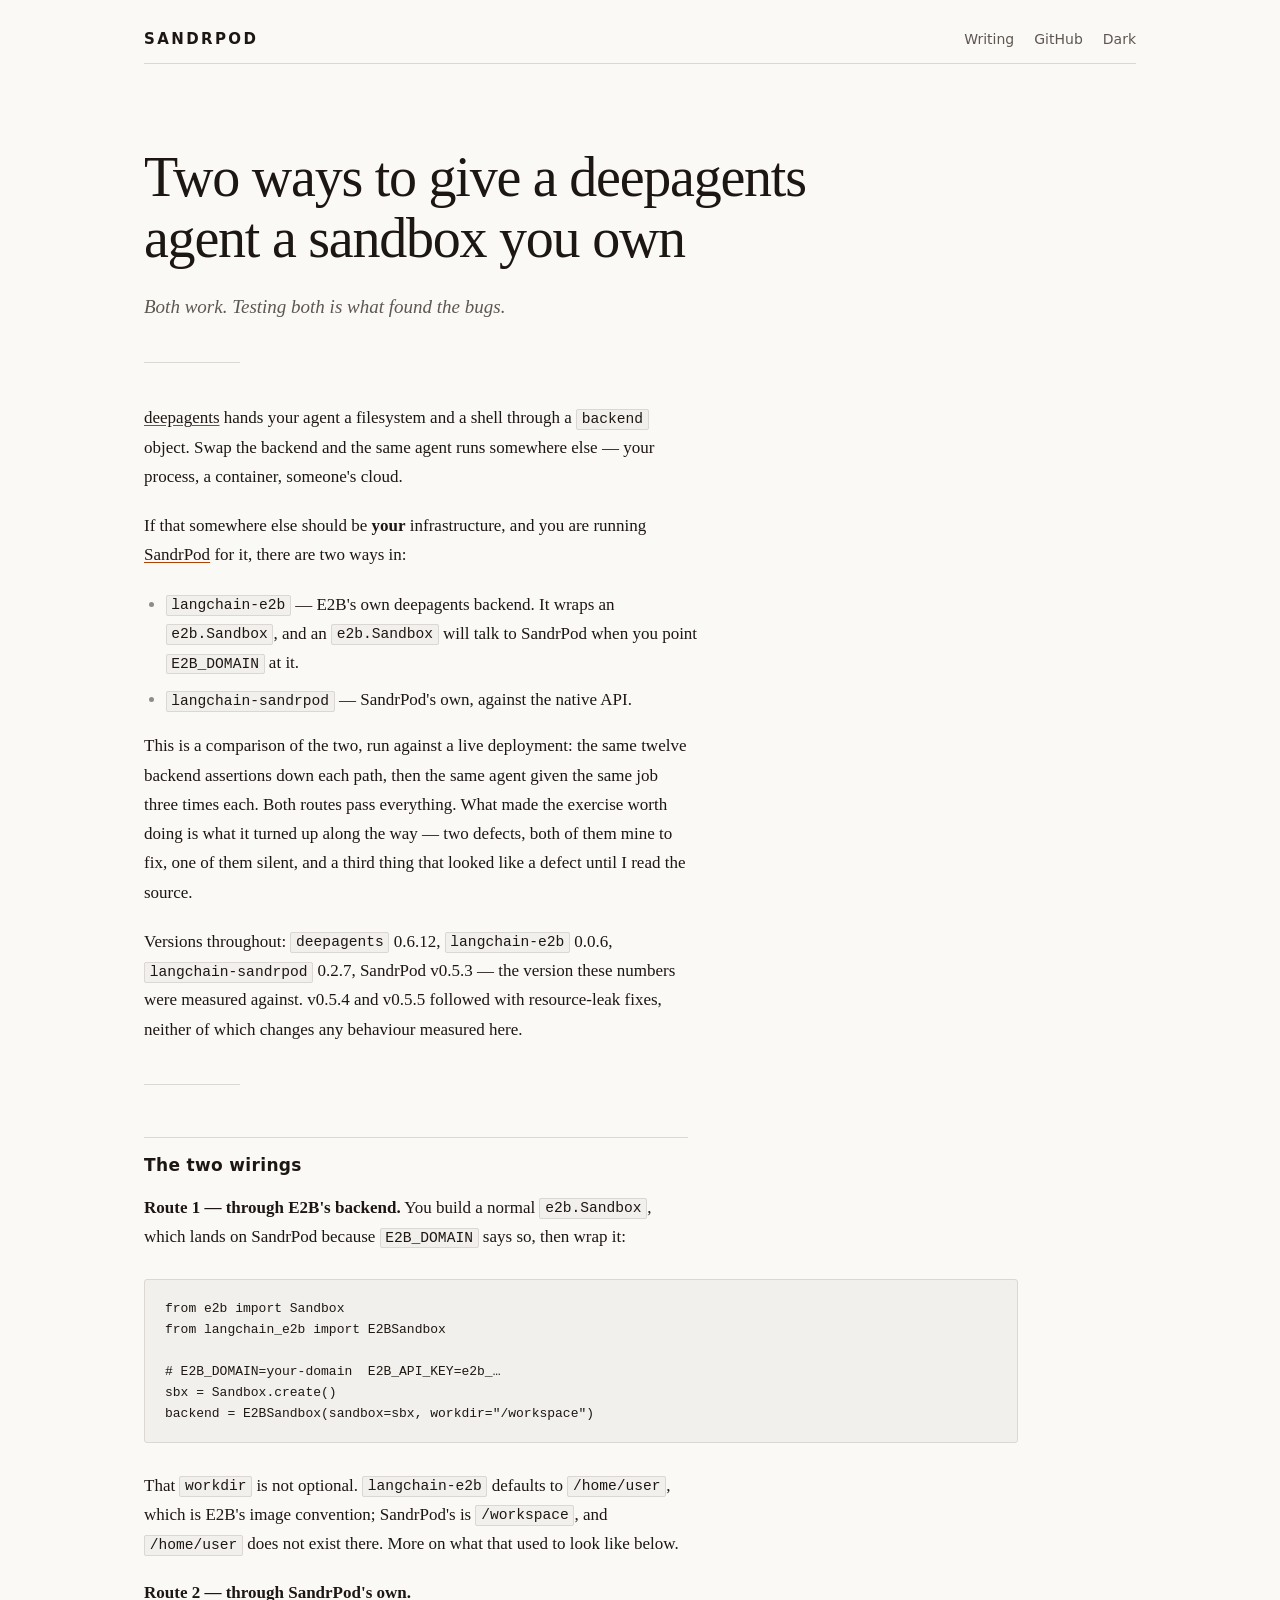
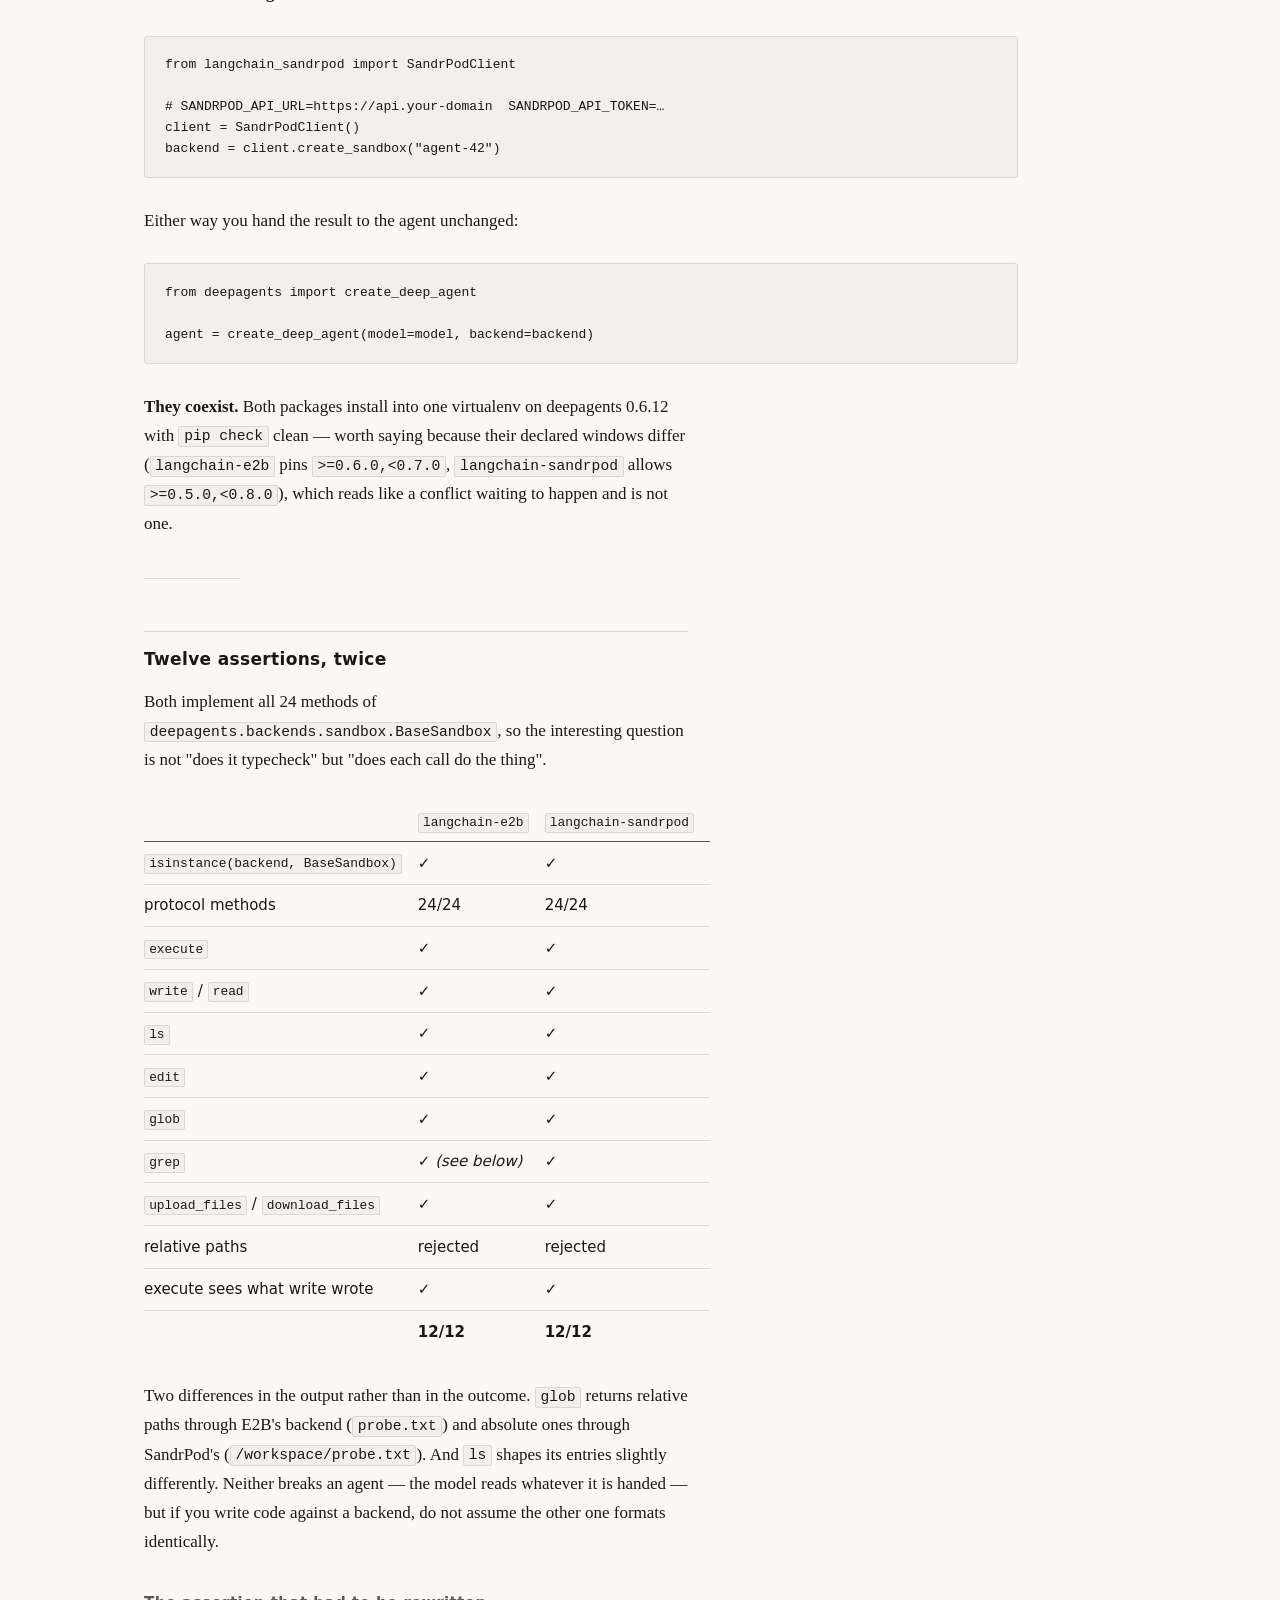
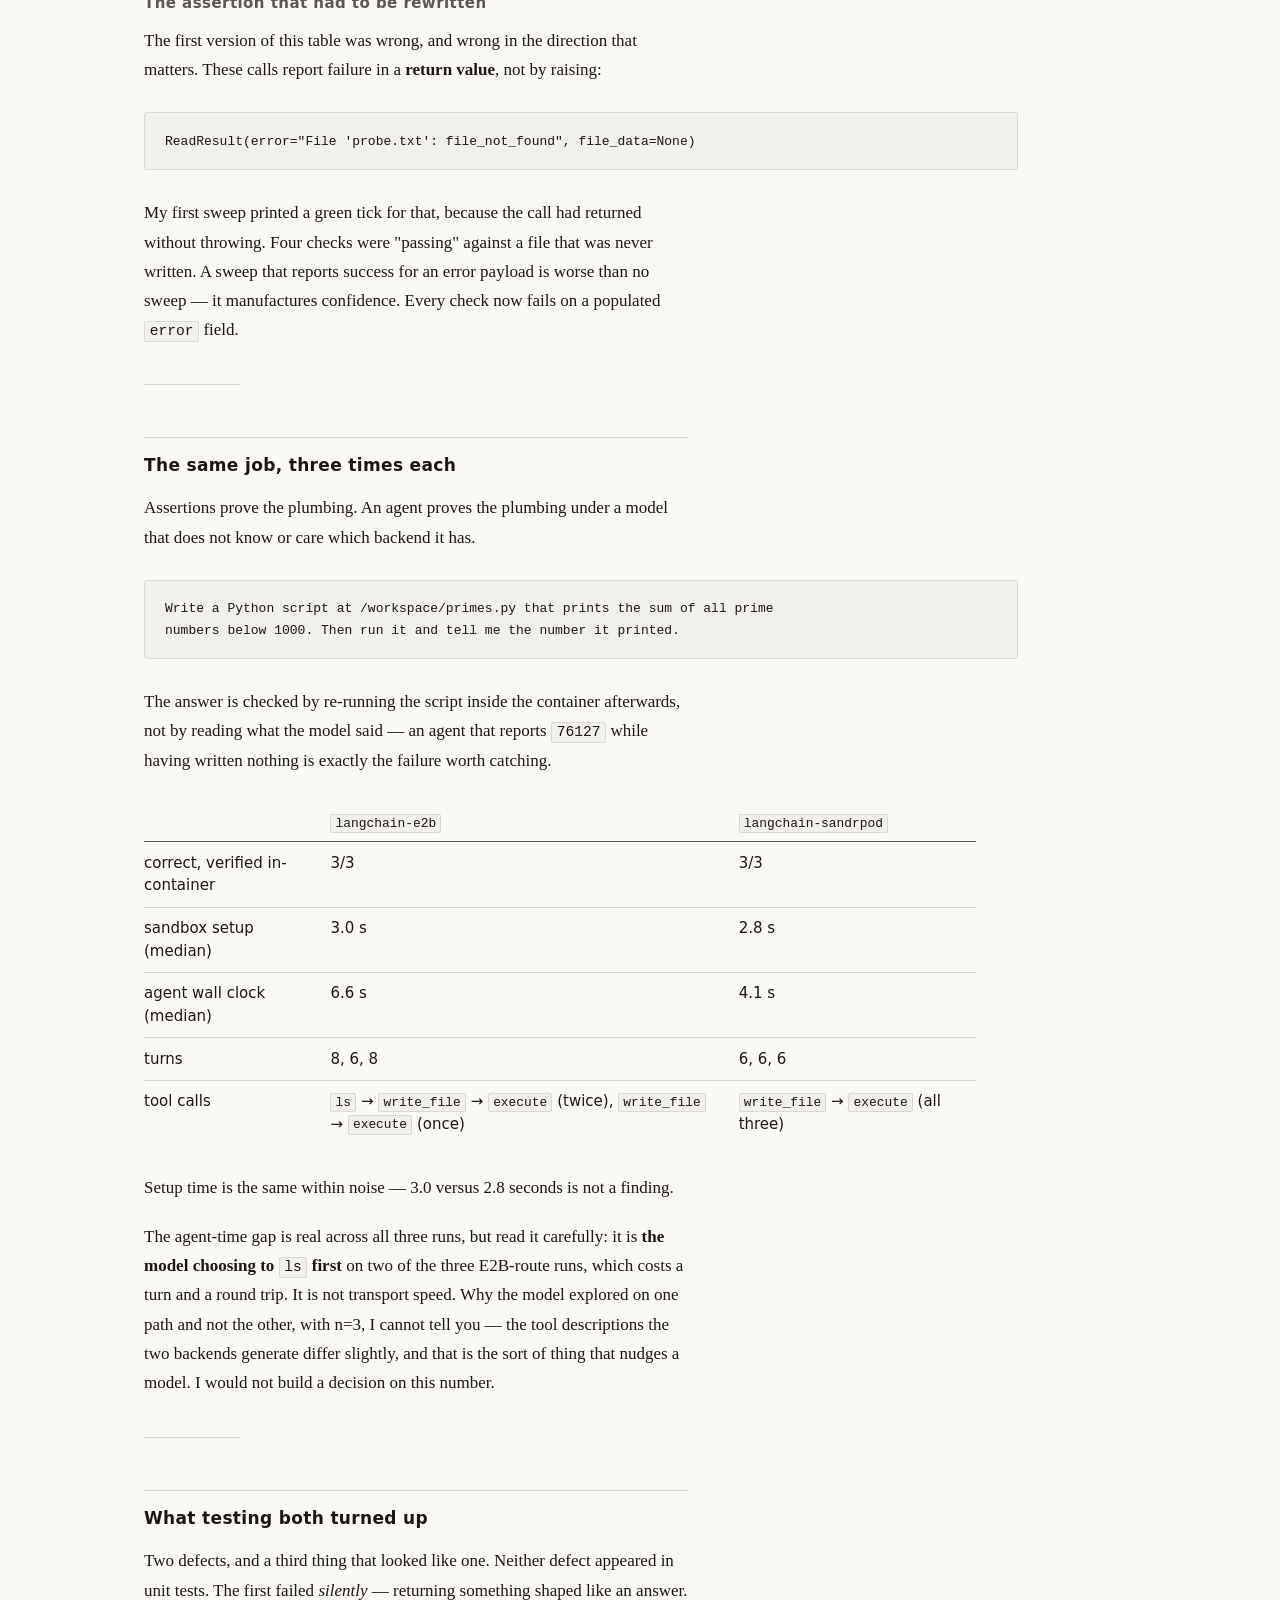
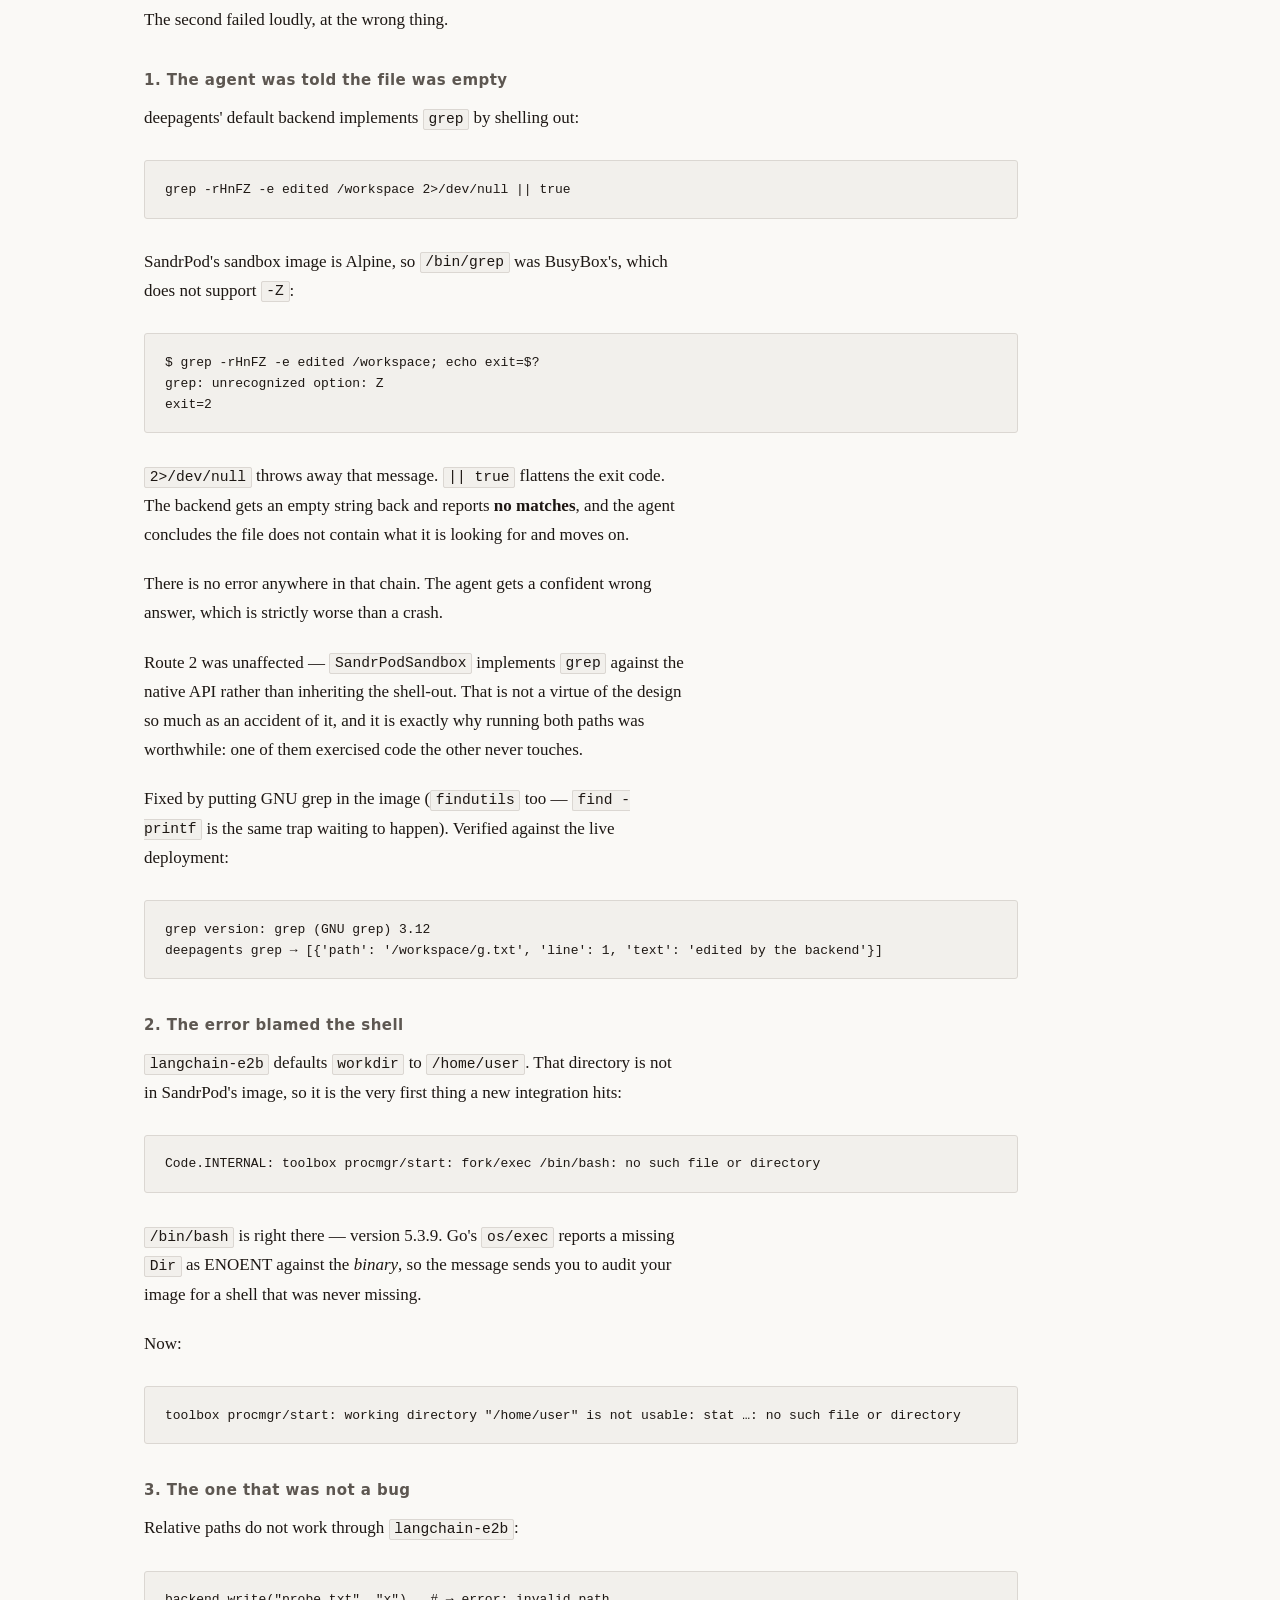
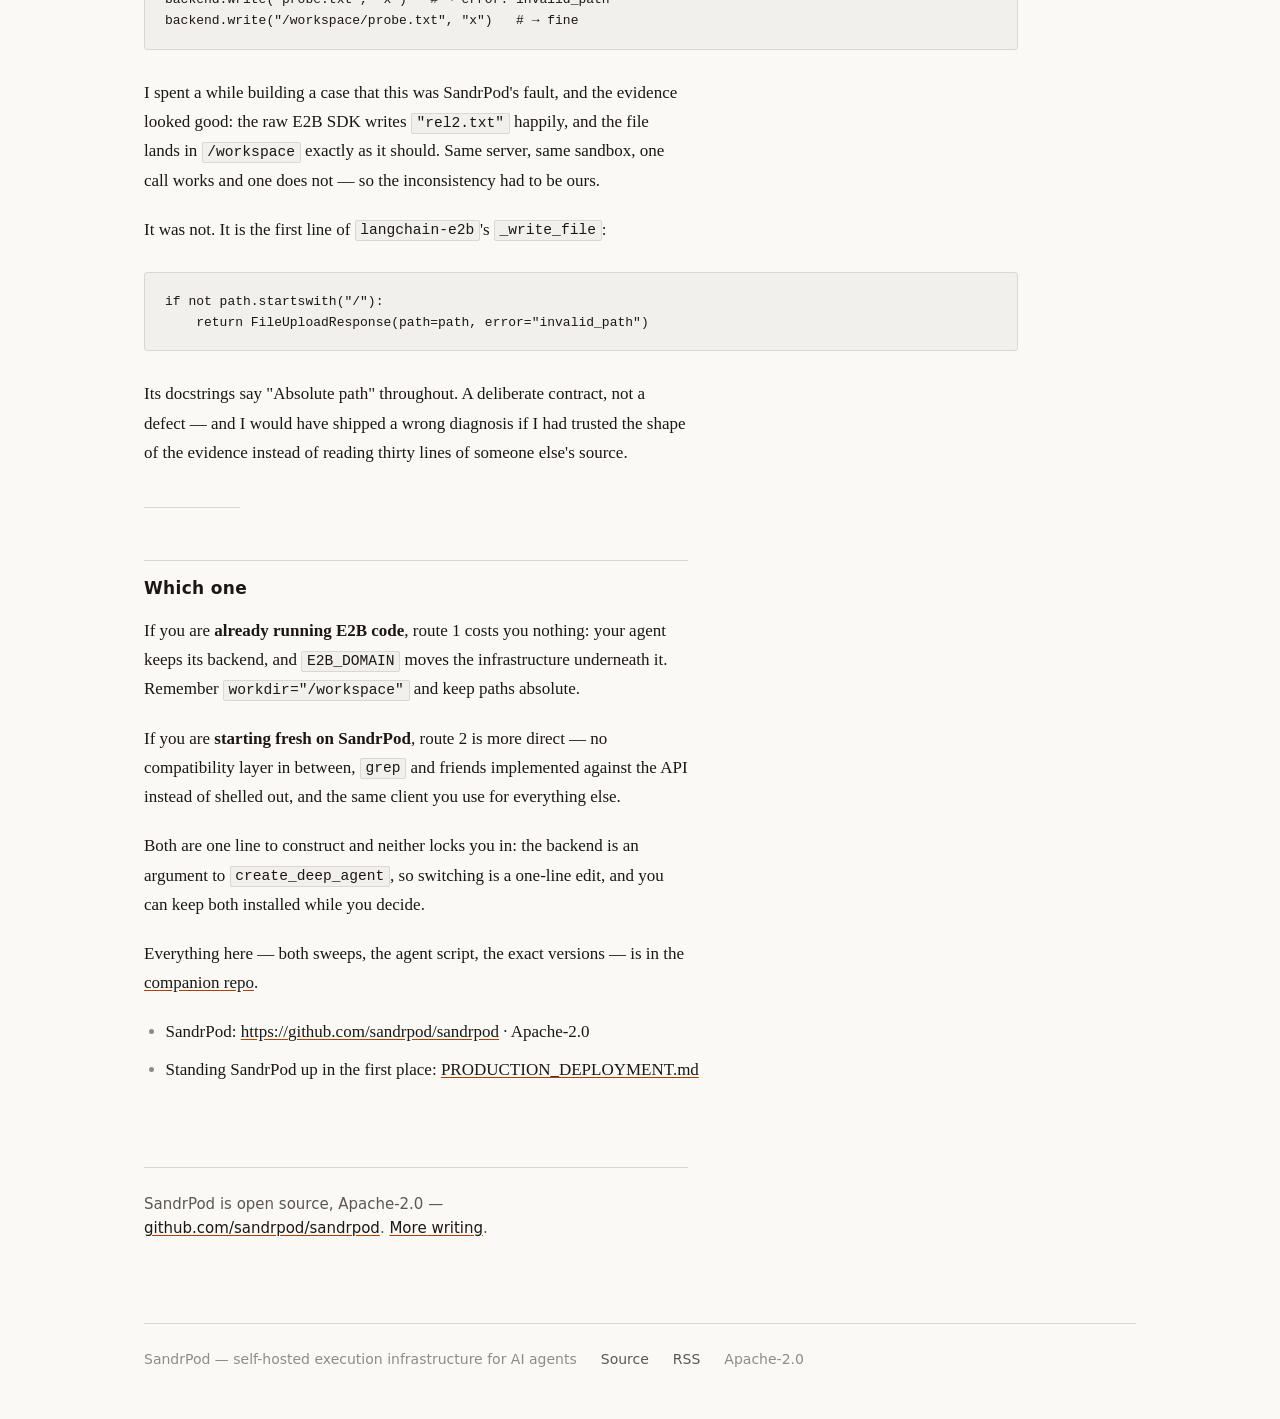
==== deepagents-sandbox-backends/index.html @ 29b12b1e "post: both defects were mine to fix The intro said one of them was mine rather than theirs, but the " ====
<!doctype html>
<html lang="en">
<head>
<meta charset="utf-8">
<meta name="viewport" content="width=device-width, initial-scale=1">
<title>Two ways to give a deepagents agent a sandbox you own — SandrPod</title>
<meta name="description" content="langchain-e2b and langchain-sandrpod, same twelve assertions down each path. Both pass. Testing both is what found two defects, both of them mine, and a third thing that only looked like one.">
<link rel="canonical" href="https://blog.sandrpod.com/deepagents-sandbox-backends/">
<meta property="og:type" content="article">
<meta property="og:title" content="Two ways to give a deepagents agent a sandbox you own — SandrPod">
<meta property="og:description" content="langchain-e2b and langchain-sandrpod, same twelve assertions down each path. Both pass. Testing both is what found two defects, both of them mine, and a third thing that only looked like one.">
<meta property="og:url" content="https://blog.sandrpod.com/deepagents-sandbox-backends/">
<meta property="og:site_name" content="SandrPod">
<meta name="twitter:card" content="summary">
<meta name="twitter:title" content="Two ways to give a deepagents agent a sandbox you own — SandrPod">
<meta name="twitter:description" content="langchain-e2b and langchain-sandrpod, same twelve assertions down each path. Both pass. Testing both is what found two defects, both of them mine, and a third thing that only looked like one.">
<link rel="alternate" type="application/rss+xml" title="SandrPod" href="https://blog.sandrpod.com/feed.xml">
<link rel="stylesheet" href="/style.css">
<script>(function(){try{var t=localStorage.getItem("theme");if(t)document.documentElement.setAttribute("data-theme",t)}catch(e){}})()</script>
</head>
<body>
<a class="skip" href="#main">Skip to content</a>
<header class="masthead">
  <a class="wordmark" href="/">SandrPod</a>
  <nav aria-label="Main">
    <a href="/">Writing</a>
    <a href="https://github.com/sandrpod/sandrpod">GitHub</a>
    <button class="theme-toggle" type="button" aria-label="Toggle colour theme">Dark</button>
  </nav>
</header>
<main id="main">
<article>
<h1 id="two-ways-to-give-a-deepagents-agent-a-sandbox-you-own">Two ways
to give a deepagents agent a sandbox you own</h1>
<p><em>Both work. Testing both is what found the bugs.</em></p>
<hr />
<p><a href="https://github.com/langchain-ai/deepagents">deepagents</a>
hands your agent a filesystem and a shell through a <code>backend</code>
object. Swap the backend and the same agent runs somewhere else — your
process, a container, someone's cloud.</p>
<p>If that somewhere else should be <strong>your</strong>
infrastructure, and you are running <a
href="https://github.com/sandrpod/sandrpod">SandrPod</a> for it, there
are two ways in:</p>
<ul>
<li><strong><code>langchain-e2b</code></strong> — E2B's own deepagents
backend. It wraps an <code>e2b.Sandbox</code>, and an
<code>e2b.Sandbox</code> will talk to SandrPod when you point
<code>E2B_DOMAIN</code> at it.</li>
<li><strong><code>langchain-sandrpod</code></strong> — SandrPod's own,
against the native API.</li>
</ul>
<p>This is a comparison of the two, run against a live deployment: the
same twelve backend assertions down each path, then the same agent given
the same job three times each. Both routes pass everything. What made
the exercise worth doing is what it turned up along the way — two
defects, both of them mine to fix, one of them silent, and a third thing
that looked like a defect until I read the source.</p>
<p>Versions throughout: <code>deepagents</code> 0.6.12,
<code>langchain-e2b</code> 0.0.6, <code>langchain-sandrpod</code> 0.2.7,
SandrPod v0.5.3 — the version these numbers were measured against.
v0.5.4 and v0.5.5 followed with resource-leak fixes, neither of which
changes any behaviour measured here.</p>
<hr />
<h2 id="the-two-wirings">The two wirings</h2>
<p><strong>Route 1 — through E2B's backend.</strong> You build a normal
<code>e2b.Sandbox</code>, which lands on SandrPod because
<code>E2B_DOMAIN</code> says so, then wrap it:</p>
<pre class="python"><code>from e2b import Sandbox
from langchain_e2b import E2BSandbox

# E2B_DOMAIN=your-domain  E2B_API_KEY=e2b_…
sbx = Sandbox.create()
backend = E2BSandbox(sandbox=sbx, workdir=&quot;/workspace&quot;)</code></pre>
<p>That <code>workdir</code> is not optional. <code>langchain-e2b</code>
defaults to <code>/home/user</code>, which is E2B's image convention;
SandrPod's is <code>/workspace</code>, and <code>/home/user</code> does
not exist there. More on what that used to look like below.</p>
<p><strong>Route 2 — through SandrPod's own.</strong></p>
<pre class="python"><code>from langchain_sandrpod import SandrPodClient

# SANDRPOD_API_URL=https://api.your-domain  SANDRPOD_API_TOKEN=…
client = SandrPodClient()
backend = client.create_sandbox(&quot;agent-42&quot;)</code></pre>
<p>Either way you hand the result to the agent unchanged:</p>
<pre class="python"><code>from deepagents import create_deep_agent

agent = create_deep_agent(model=model, backend=backend)</code></pre>
<p><strong>They coexist.</strong> Both packages install into one
virtualenv on deepagents 0.6.12 with <code>pip check</code> clean —
worth saying because their declared windows differ
(<code>langchain-e2b</code> pins <code>&gt;=0.6.0,&lt;0.7.0</code>,
<code>langchain-sandrpod</code> allows
<code>&gt;=0.5.0,&lt;0.8.0</code>), which reads like a conflict waiting
to happen and is not one.</p>
<hr />
<h2 id="twelve-assertions-twice">Twelve assertions, twice</h2>
<p>Both implement all 24 methods of
<code>deepagents.backends.sandbox.BaseSandbox</code>, so the interesting
question is not "does it typecheck" but "does each call do the
thing".</p>
<table>
<thead>
<tr>
<th></th>
<th><code>langchain-e2b</code></th>
<th><code>langchain-sandrpod</code></th>
</tr>
</thead>
<tbody>
<tr>
<td><code>isinstance(backend, BaseSandbox)</code></td>
<td>✓</td>
<td>✓</td>
</tr>
<tr>
<td>protocol methods</td>
<td>24/24</td>
<td>24/24</td>
</tr>
<tr>
<td><code>execute</code></td>
<td>✓</td>
<td>✓</td>
</tr>
<tr>
<td><code>write</code> / <code>read</code></td>
<td>✓</td>
<td>✓</td>
</tr>
<tr>
<td><code>ls</code></td>
<td>✓</td>
<td>✓</td>
</tr>
<tr>
<td><code>edit</code></td>
<td>✓</td>
<td>✓</td>
</tr>
<tr>
<td><code>glob</code></td>
<td>✓</td>
<td>✓</td>
</tr>
<tr>
<td><code>grep</code></td>
<td>✓ <em>(see below)</em></td>
<td>✓</td>
</tr>
<tr>
<td><code>upload_files</code> / <code>download_files</code></td>
<td>✓</td>
<td>✓</td>
</tr>
<tr>
<td>relative paths</td>
<td>rejected</td>
<td>rejected</td>
</tr>
<tr>
<td>execute sees what write wrote</td>
<td>✓</td>
<td>✓</td>
</tr>
<tr>
<td></td>
<td><strong>12/12</strong></td>
<td><strong>12/12</strong></td>
</tr>
</tbody>
</table>
<p>Two differences in the output rather than in the outcome.
<code>glob</code> returns relative paths through E2B's backend
(<code>probe.txt</code>) and absolute ones through SandrPod's
(<code>/workspace/probe.txt</code>). And <code>ls</code> shapes its
entries slightly differently. Neither breaks an agent — the model reads
whatever it is handed — but if you write code against a backend, do not
assume the other one formats identically.</p>
<h3 id="the-assertion-that-had-to-be-rewritten">The assertion that had
to be rewritten</h3>
<p>The first version of this table was wrong, and wrong in the direction
that matters. These calls report failure in a <strong>return
value</strong>, not by raising:</p>
<pre class="python"><code>ReadResult(error=&quot;File &#39;probe.txt&#39;: file_not_found&quot;, file_data=None)</code></pre>
<p>My first sweep printed a green tick for that, because the call had
returned without throwing. Four checks were "passing" against a file
that was never written. A sweep that reports success for an error
payload is worse than no sweep — it manufactures confidence. Every check
now fails on a populated <code>error</code> field.</p>
<hr />
<h2 id="the-same-job-three-times-each">The same job, three times
each</h2>
<p>Assertions prove the plumbing. An agent proves the plumbing under a
model that does not know or care which backend it has.</p>
<pre><code>Write a Python script at /workspace/primes.py that prints the sum of all prime
numbers below 1000. Then run it and tell me the number it printed.</code></pre>
<p>The answer is checked by re-running the script inside the container
afterwards, not by reading what the model said — an agent that reports
<code>76127</code> while having written nothing is exactly the failure
worth catching.</p>
<table>
<thead>
<tr>
<th></th>
<th><code>langchain-e2b</code></th>
<th><code>langchain-sandrpod</code></th>
</tr>
</thead>
<tbody>
<tr>
<td>correct, verified in-container</td>
<td>3/3</td>
<td>3/3</td>
</tr>
<tr>
<td>sandbox setup (median)</td>
<td>3.0 s</td>
<td>2.8 s</td>
</tr>
<tr>
<td>agent wall clock (median)</td>
<td>6.6 s</td>
<td>4.1 s</td>
</tr>
<tr>
<td>turns</td>
<td>8, 6, 8</td>
<td>6, 6, 6</td>
</tr>
<tr>
<td>tool calls</td>
<td><code>ls</code> → <code>write_file</code> → <code>execute</code>
(twice), <code>write_file</code> → <code>execute</code> (once)</td>
<td><code>write_file</code> → <code>execute</code> (all three)</td>
</tr>
</tbody>
</table>
<p>Setup time is the same within noise — 3.0 versus 2.8 seconds is not a
finding.</p>
<p>The agent-time gap is real across all three runs, but read it
carefully: it is <strong>the model choosing to <code>ls</code>
first</strong> on two of the three E2B-route runs, which costs a turn
and a round trip. It is not transport speed. Why the model explored on
one path and not the other, with n=3, I cannot tell you — the tool
descriptions the two backends generate differ slightly, and that is the
sort of thing that nudges a model. I would not build a decision on this
number.</p>
<hr />
<h2 id="what-testing-both-turned-up">What testing both turned up</h2>
<p>Two defects, and a third thing that looked like one. Neither defect
appeared in unit tests. The first failed <em>silently</em> — returning
something shaped like an answer. The second failed loudly, at the wrong
thing.</p>
<h3 id="1-the-agent-was-told-the-file-was-empty">1. The agent was told
the file was empty</h3>
<p>deepagents' default backend implements <code>grep</code> by shelling
out:</p>
<pre><code>grep -rHnFZ -e edited /workspace 2&gt;/dev/null || true</code></pre>
<p>SandrPod's sandbox image is Alpine, so <code>/bin/grep</code> was
BusyBox's, which does not support <code>-Z</code>:</p>
<pre><code>$ grep -rHnFZ -e edited /workspace; echo exit=$?
grep: unrecognized option: Z
exit=2</code></pre>
<p><code>2&gt;/dev/null</code> throws away that message.
<code>|| true</code> flattens the exit code. The backend gets an empty
string back and reports <strong>no matches</strong>, and the agent
concludes the file does not contain what it is looking for and moves
on.</p>
<p>There is no error anywhere in that chain. The agent gets a confident
wrong answer, which is strictly worse than a crash.</p>
<p>Route 2 was unaffected — <code>SandrPodSandbox</code> implements
<code>grep</code> against the native API rather than inheriting the
shell-out. That is not a virtue of the design so much as an accident of
it, and it is exactly why running both paths was worthwhile: one of them
exercised code the other never touches.</p>
<p>Fixed by putting GNU grep in the image (<code>findutils</code> too —
<code>find -printf</code> is the same trap waiting to happen). Verified
against the live deployment:</p>
<pre><code>grep version: grep (GNU grep) 3.12
deepagents grep → [{&#39;path&#39;: &#39;/workspace/g.txt&#39;, &#39;line&#39;: 1, &#39;text&#39;: &#39;edited by the backend&#39;}]</code></pre>
<h3 id="2-the-error-blamed-the-shell">2. The error blamed the shell</h3>
<p><code>langchain-e2b</code> defaults <code>workdir</code> to
<code>/home/user</code>. That directory is not in SandrPod's image, so
it is the very first thing a new integration hits:</p>
<pre><code>Code.INTERNAL: toolbox procmgr/start: fork/exec /bin/bash: no such file or directory</code></pre>
<p><code>/bin/bash</code> is right there — version 5.3.9. Go's
<code>os/exec</code> reports a missing <code>Dir</code> as ENOENT
against the <em>binary</em>, so the message sends you to audit your
image for a shell that was never missing.</p>
<p>Now:</p>
<pre><code>toolbox procmgr/start: working directory &quot;/home/user&quot; is not usable: stat …: no such file or directory</code></pre>
<h3 id="3-the-one-that-was-not-a-bug">3. The one that was not a bug</h3>
<p>Relative paths do not work through <code>langchain-e2b</code>:</p>
<pre class="python"><code>backend.write(&quot;probe.txt&quot;, &quot;x&quot;)   # → error: invalid_path
backend.write(&quot;/workspace/probe.txt&quot;, &quot;x&quot;)   # → fine</code></pre>
<p>I spent a while building a case that this was SandrPod's fault, and
the evidence looked good: the raw E2B SDK writes <code>"rel2.txt"</code>
happily, and the file lands in <code>/workspace</code> exactly as it
should. Same server, same sandbox, one call works and one does not — so
the inconsistency had to be ours.</p>
<p>It was not. It is the first line of <code>langchain-e2b</code>'s
<code>_write_file</code>:</p>
<pre class="python"><code>if not path.startswith(&quot;/&quot;):
    return FileUploadResponse(path=path, error=&quot;invalid_path&quot;)</code></pre>
<p>Its docstrings say "Absolute path" throughout. A deliberate contract,
not a defect — and I would have shipped a wrong diagnosis if I had
trusted the shape of the evidence instead of reading thirty lines of
someone else's source.</p>
<hr />
<h2 id="which-one">Which one</h2>
<p>If you are <strong>already running E2B code</strong>, route 1 costs
you nothing: your agent keeps its backend, and <code>E2B_DOMAIN</code>
moves the infrastructure underneath it. Remember
<code>workdir="/workspace"</code> and keep paths absolute.</p>
<p>If you are <strong>starting fresh on SandrPod</strong>, route 2 is
more direct — no compatibility layer in between, <code>grep</code> and
friends implemented against the API instead of shelled out, and the same
client you use for everything else.</p>
<p>Both are one line to construct and neither locks you in: the backend
is an argument to <code>create_deep_agent</code>, so switching is a
one-line edit, and you can keep both installed while you decide.</p>
<p>Everything here — both sweeps, the agent script, the exact versions —
is in the <a
href="https://github.com/ChangjunZhao/examples/tree/main/example/deepagents-sandbox">companion
repo</a>.</p>
<ul>
<li>SandrPod: <a
href="https://github.com/sandrpod/sandrpod">https://github.com/sandrpod/sandrpod</a>
· Apache-2.0</li>
<li>Standing SandrPod up in the first place: <a
href="https://github.com/sandrpod/sandrpod/blob/main/docs/PRODUCTION_DEPLOYMENT.md">PRODUCTION_DEPLOYMENT.md</a></li>
</ul>

<div class="article-foot">SandrPod is open source, Apache-2.0 — <a href="https://github.com/sandrpod/sandrpod">github.com/sandrpod/sandrpod</a>. <a href="/">More writing</a>.</div>
</article>
</main>
<footer>
  <span>SandrPod — self-hosted execution infrastructure for AI agents</span>
  <a href="https://github.com/sandrpod/sandrpod">Source</a>
  <a href="https://blog.sandrpod.com/feed.xml">RSS</a>
  <span>Apache-2.0</span>
</footer>
<script>
(function () {
  var btn = document.querySelector('.theme-toggle');
  if (!btn) return;
  var root = document.documentElement;
  function current() {
    return root.getAttribute('data-theme') ||
      (matchMedia('(prefers-color-scheme: dark)').matches ? 'dark' : 'light');
  }
  function label() { btn.textContent = current() === 'dark' ? 'Light' : 'Dark'; }
  label();
  btn.addEventListener('click', function () {
    var next = current() === 'dark' ? 'light' : 'dark';
    root.setAttribute('data-theme', next);
    try { localStorage.setItem('theme', next); } catch (e) {}
    label();
  });
})();
</script>
</body>
</html>
---- style.css ----
:root {
  /* 纸与墨：暖白底、近黑字，避免纯 #fff/#000 的刺眼对比 */
  --paper:      oklch(98.2% 0.004 85);
  --paper-sunk: oklch(95.6% 0.006 85);
  --ink:        oklch(21%   0.012 60);
  --ink-soft:   oklch(46%   0.012 60);
  --ink-faint:  oklch(64%   0.010 60);
  --rule:       oklch(88%   0.008 70);
  /* 单一强调色：赭红。够暖，不是通用的 SaaS 蓝 */
  --accent:     oklch(52%   0.155 42);
  --accent-lit: oklch(96%   0.020 42);

  --serif: "Iowan Old Style", "Charter", "Bitstream Charter", "Sitka Text",
           Cambria, Georgia, serif;
  --sans:  ui-sans-serif, -apple-system, "Segoe UI", Inter, system-ui, sans-serif;
  --mono:  ui-monospace, "SF Mono", "JetBrains Mono", Menlo, Consolas, monospace;

  --measure: 34rem;          /* 正文行长，约 68 字符 */
  --gutter:  clamp(1.25rem, 1rem + 2vw, 3rem);
  --step:    clamp(3rem, 2rem + 4vw, 6rem);
}

@media (prefers-color-scheme: dark) {
  :root {
    --paper:      oklch(17%   0.010 65);
    --paper-sunk: oklch(21%   0.012 65);
    --ink:        oklch(92%   0.008 80);
    --ink-soft:   oklch(72%   0.010 80);
    --ink-faint:  oklch(55%   0.010 80);
    --rule:       oklch(31%   0.012 70);
    --accent:     oklch(76%   0.135 55);
    --accent-lit: oklch(26%   0.040 45);
  }
}
/* 站内切换按钮的显式覆盖，两个方向都要压过媒体查询 */
:root[data-theme="light"] {
  --paper: oklch(98.2% 0.004 85); --paper-sunk: oklch(95.6% 0.006 85);
  --ink: oklch(21% 0.012 60);     --ink-soft: oklch(46% 0.012 60);
  --ink-faint: oklch(64% 0.010 60); --rule: oklch(88% 0.008 70);
  --accent: oklch(52% 0.155 42);  --accent-lit: oklch(96% 0.020 42);
}
:root[data-theme="dark"] {
  --paper: oklch(17% 0.010 65);   --paper-sunk: oklch(21% 0.012 65);
  --ink: oklch(92% 0.008 80);     --ink-soft: oklch(72% 0.010 80);
  --ink-faint: oklch(55% 0.010 80); --rule: oklch(31% 0.012 70);
  --accent: oklch(76% 0.135 55);  --accent-lit: oklch(26% 0.040 45);
}

html { -webkit-text-size-adjust: 100%; }

body {
  margin: 0;
  padding: 0 var(--gutter);
  background: var(--paper);
  color: var(--ink);
  font: 400 1.0625rem/1.72 var(--serif);
  font-synthesis-weight: none;
  overflow-wrap: break-word;
}

/* ── 骨架 ───────────────────────────────────────────────── */

.masthead {
  max-width: 62rem; margin: 0 auto;
  display: flex; align-items: baseline; gap: 1.25rem;
  padding: 2rem 0 0; border-bottom: 1px solid var(--rule);
  padding-bottom: 1rem;
}
.masthead a.wordmark {
  font: 600 0.9375rem/1 var(--sans);
  letter-spacing: 0.16em; text-transform: uppercase;
  color: var(--ink); text-decoration: none;
}
.masthead nav { margin-left: auto; display: flex; gap: 1.25rem; align-items: baseline; }
.masthead nav a, .theme-toggle {
  font: 400 0.875rem/1 var(--sans);
  color: var(--ink-soft); text-decoration: none;
}
.masthead nav a:hover { color: var(--accent); }
.theme-toggle {
  background: none; border: 0; padding: 0; cursor: pointer;
  font-family: var(--sans); color: var(--ink-soft);
}
.theme-toggle:hover { color: var(--accent); }

main { max-width: 62rem; margin: 0 auto; }

footer {
  max-width: 62rem; margin: var(--step) auto 0;
  border-top: 1px solid var(--rule); padding: 1.5rem 0 3rem;
  font: 400 0.875rem/1.6 var(--sans); color: var(--ink-faint);
  display: flex; flex-wrap: wrap; gap: 0.5rem 1.5rem;
}
footer a { color: var(--ink-soft); text-decoration: none; }
footer a:hover { color: var(--accent); }

/* ── 首页 ───────────────────────────────────────────────── */

.hero { padding: var(--step) 0; max-width: 44rem; }
.hero h1 {
  font: 400 clamp(2.5rem, 1.4rem + 4.4vw, 5rem)/1.02 var(--serif);
  letter-spacing: -0.025em; margin: 0 0 1.25rem;
}
.hero h1 em { font-style: italic; color: var(--accent); }
.hero p {
  font-size: 1.1875rem; color: var(--ink-soft);
  max-width: var(--measure); margin: 0 0 1.75rem;
}
.hero .cta { font-family: var(--sans); font-size: 0.9375rem; }
.hero .cta a {
  color: var(--ink); text-decoration: none;
  border-bottom: 2px solid var(--accent); padding-bottom: 1px;
}
.hero .cta a:hover { color: var(--accent); }
.hero .cta span { color: var(--ink-faint); margin: 0 0.75rem; }

.writing-head {
  font: 600 0.8125rem/1 var(--sans);
  letter-spacing: 0.16em; text-transform: uppercase;
  color: var(--ink-faint);
  border-top: 1px solid var(--rule); padding-top: 1.25rem; margin-bottom: 0;
}

/* 编辑式条目：日期在左侧边栏，标题破格占主栏 */
.entry {
  display: grid;
  grid-template-columns: 7.5rem 1fr;
  gap: 0 2.5rem;
  padding: 2.25rem 0;
  border-bottom: 1px solid var(--rule);
  text-decoration: none; color: inherit;
}
.entry:hover h2 { color: var(--accent); }
.entry:hover .arrow { transform: translateX(3px); opacity: 1; }
.entry .meta {
  font: 400 0.8125rem/1.5 var(--sans);
  color: var(--ink-faint); padding-top: 0.55rem;
}
.entry .meta .no {
  display: block; font-size: 1.75rem; line-height: 1;
  color: var(--rule); margin-bottom: 0.4rem;
  font-variant-numeric: tabular-nums;
}
.entry h2 {
  font: 400 clamp(1.5rem, 1.1rem + 1.5vw, 2.125rem)/1.18 var(--serif);
  letter-spacing: -0.015em; margin: 0 0 0.6rem;
  transition: color 140ms ease;
}
.entry p { margin: 0; color: var(--ink-soft); max-width: var(--measure); }
.entry .arrow {
  display: inline-block; margin-left: 0.4rem; color: var(--accent);
  opacity: 0.55; transition: transform 140ms ease, opacity 140ms ease;
}

@media (max-width: 44rem) {
  .entry { grid-template-columns: 1fr; gap: 0.75rem; }
  .entry .meta { padding-top: 0; }
  .entry .meta .no { display: inline; font-size: 1rem; margin-right: 0.6rem; }
}

/* ── 文章 ───────────────────────────────────────────────── */

article { padding: var(--step) 0 0; }
article > * { max-width: var(--measure); }

article h1 {
  font: 400 clamp(2.125rem, 1.4rem + 3vw, 3.5rem)/1.08 var(--serif);
  letter-spacing: -0.022em; margin: 0 0 1.5rem; max-width: 24ch;
}
/* pandoc 把副标题渲染成首个 <p><em> */
article h1 + p em {
  font-style: italic; font-size: 1.1875rem;
  color: var(--ink-soft); line-height: 1.55;
}
article h1 + p { margin-bottom: 2.5rem; }

article h2 {
  font: 600 1.0625rem/1.35 var(--sans);
  letter-spacing: 0.02em;
  margin: 3.25rem 0 1rem; padding-top: 1rem;
  border-top: 1px solid var(--rule);
}
article h3 {
  font: 600 0.9375rem/1.4 var(--sans);
  letter-spacing: 0.03em; color: var(--ink-soft);
  margin: 2.25rem 0 0.75rem;
}
article h2 a.anchor, article h3 a.anchor { display: none; }

article p, article li { margin: 0 0 1.25rem; }
article ul, article ol { padding-left: 1.35rem; }
article li { margin-bottom: 0.5rem; }
article li::marker { color: var(--ink-faint); }

article a { color: var(--ink); text-decoration-color: var(--accent); text-underline-offset: 2px; }
article a:hover { color: var(--accent); }

article strong { font-weight: 600; }

article hr {
  border: 0; border-top: 1px solid var(--rule);
  margin: 2.5rem 0; max-width: 6rem;
}

article blockquote {
  margin: 1.75rem 0; padding-left: 1.25rem;
  border-left: 2px solid var(--accent);
  color: var(--ink-soft); font-style: italic;
}

/* 图：可比正文列宽，但绝不超出视口。深色下压一点亮度，白底图才不刺眼 */
article img {
  display: block; height: auto;
  max-width: min(42rem, 100%);
  margin: 1.75rem 0;
  border: 1px solid var(--rule); border-radius: 3px;
  background: oklch(99% 0 0);
}
@media (prefers-color-scheme: dark) { article img { filter: brightness(0.9); } }
:root[data-theme="dark"]  article img { filter: brightness(0.9); }
:root[data-theme="light"] article img { filter: none; }

/* 代码：正文行长放不下，允许溢出到更宽的容器并自己横向滚动 */
article pre {
  max-width: min(52rem, 100%);
  margin: 1.75rem 0; padding: 1.1rem 1.25rem;
  background: var(--paper-sunk);
  border: 1px solid var(--rule); border-radius: 3px;
  overflow-x: auto;
  font: 400 0.8125rem/1.62 var(--mono);
  -webkit-overflow-scrolling: touch;
}
article pre code { background: none; padding: 0; font-size: inherit; border: 0; }
article code {
  font: 400 0.86em/1.4 var(--mono);
  background: var(--paper-sunk);
  border: 1px solid var(--rule); border-radius: 2px;
  padding: 0.1em 0.32em;
}

/* 表格同理：可以比正文宽，超出就滚 */
article table {
  max-width: min(52rem, 100%);
  display: block; overflow-x: auto;
  border-collapse: collapse;
  margin: 1.75rem 0;
  font: 400 0.9375rem/1.5 var(--sans);
}
article thead th {
  text-align: left; font-weight: 600; white-space: nowrap;
  border-bottom: 1.5px solid var(--ink-soft);
  padding: 0.5rem 1rem 0.5rem 0;
}
article tbody td {
  border-bottom: 1px solid var(--rule);
  padding: 0.6rem 1rem 0.6rem 0;
  vertical-align: top;
}
article tbody tr:last-child td { border-bottom: 0; }
article td code { font-size: 0.86em; }

.article-foot {
  margin-top: var(--step); padding-top: 1.5rem;
  border-top: 1px solid var(--rule);
  font: 400 0.9375rem/1.6 var(--sans); color: var(--ink-soft);
}
.article-foot a { color: var(--ink); text-decoration-color: var(--accent); }

/* ── 可访问性 ───────────────────────────────────────────── */

:focus-visible { outline: 2px solid var(--accent); outline-offset: 3px; border-radius: 2px; }

.skip {
  position: absolute; left: -9999px;
  background: var(--paper); color: var(--ink);
  padding: 0.6rem 1rem; border: 1px solid var(--accent); z-index: 10;
}
.skip:focus { left: var(--gutter); top: 0.5rem; }

@media (prefers-reduced-motion: reduce) {
  *, *::before, *::after { transition-duration: 0.01ms !important; }
}

@media print {
  .masthead nav, footer, .theme-toggle { display: none; }
  body { background: #fff; color: #000; }
  article pre, article table { max-width: 100%; }
}
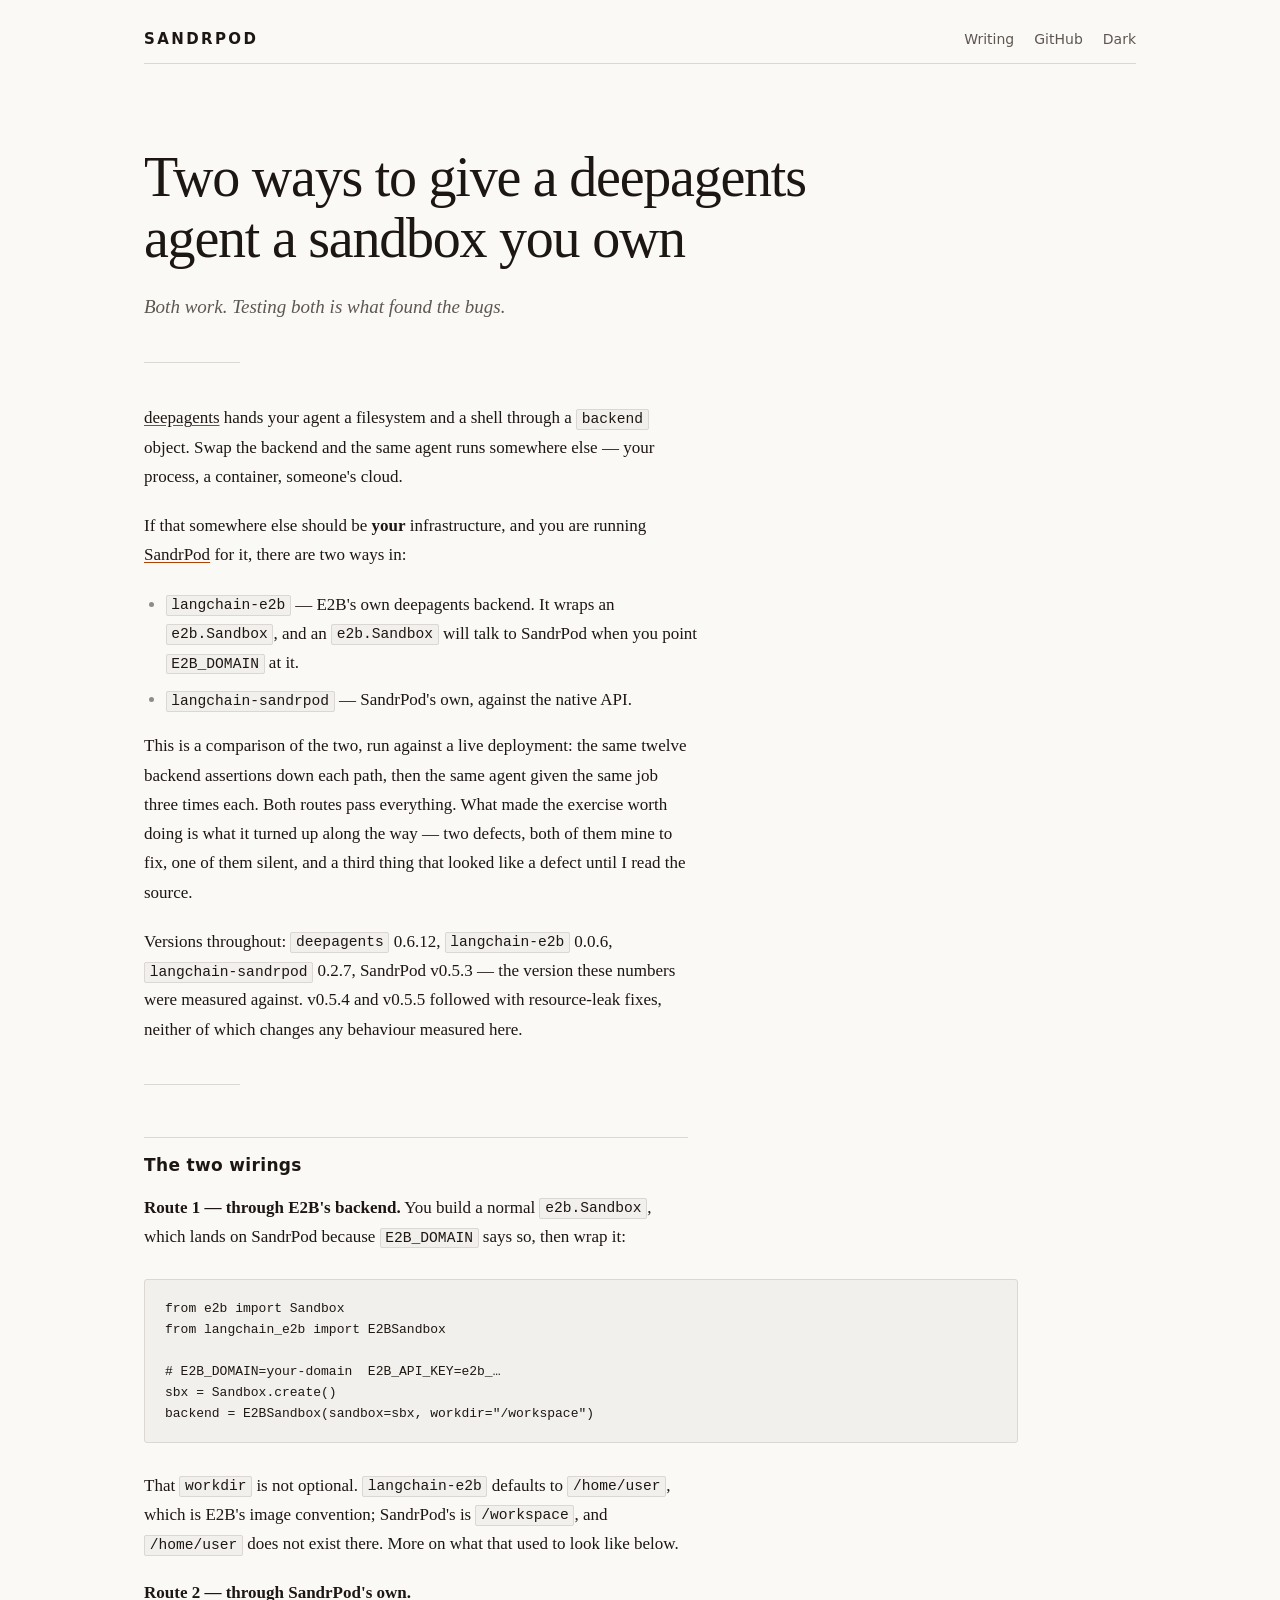
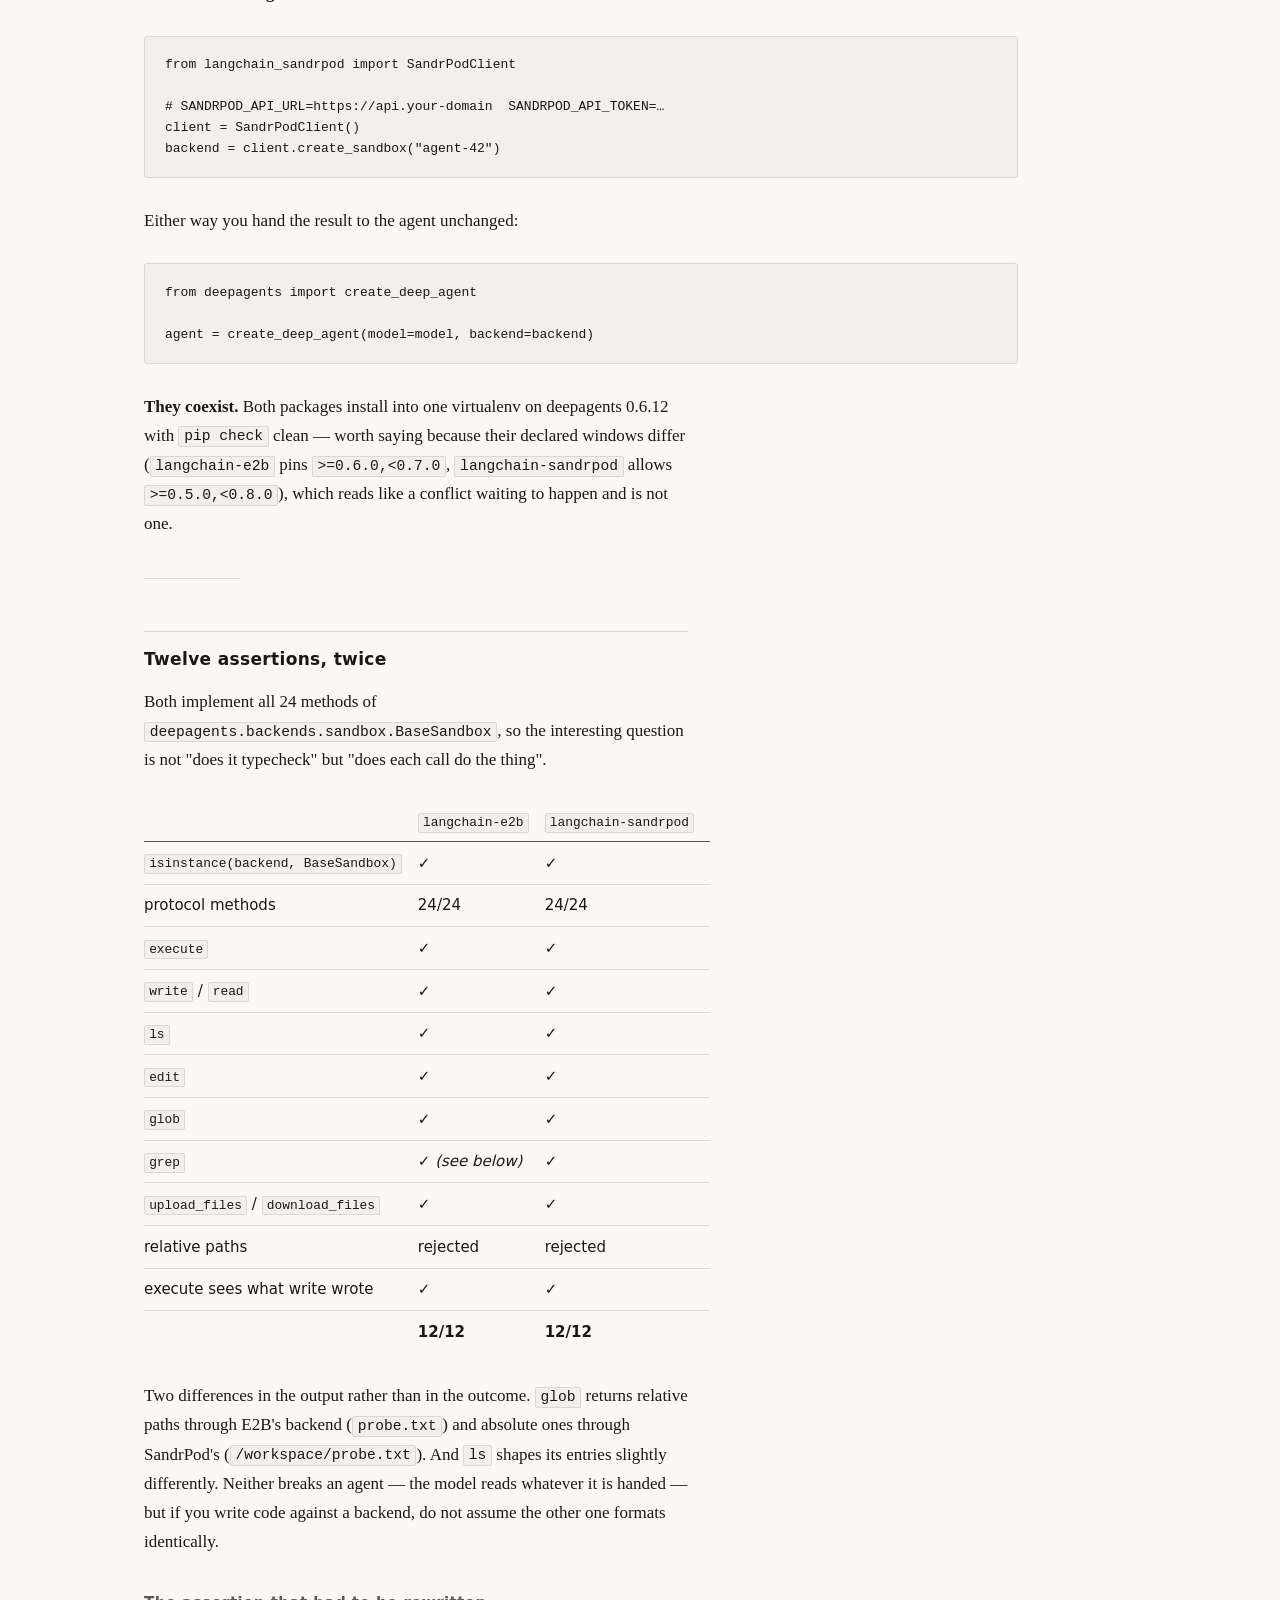
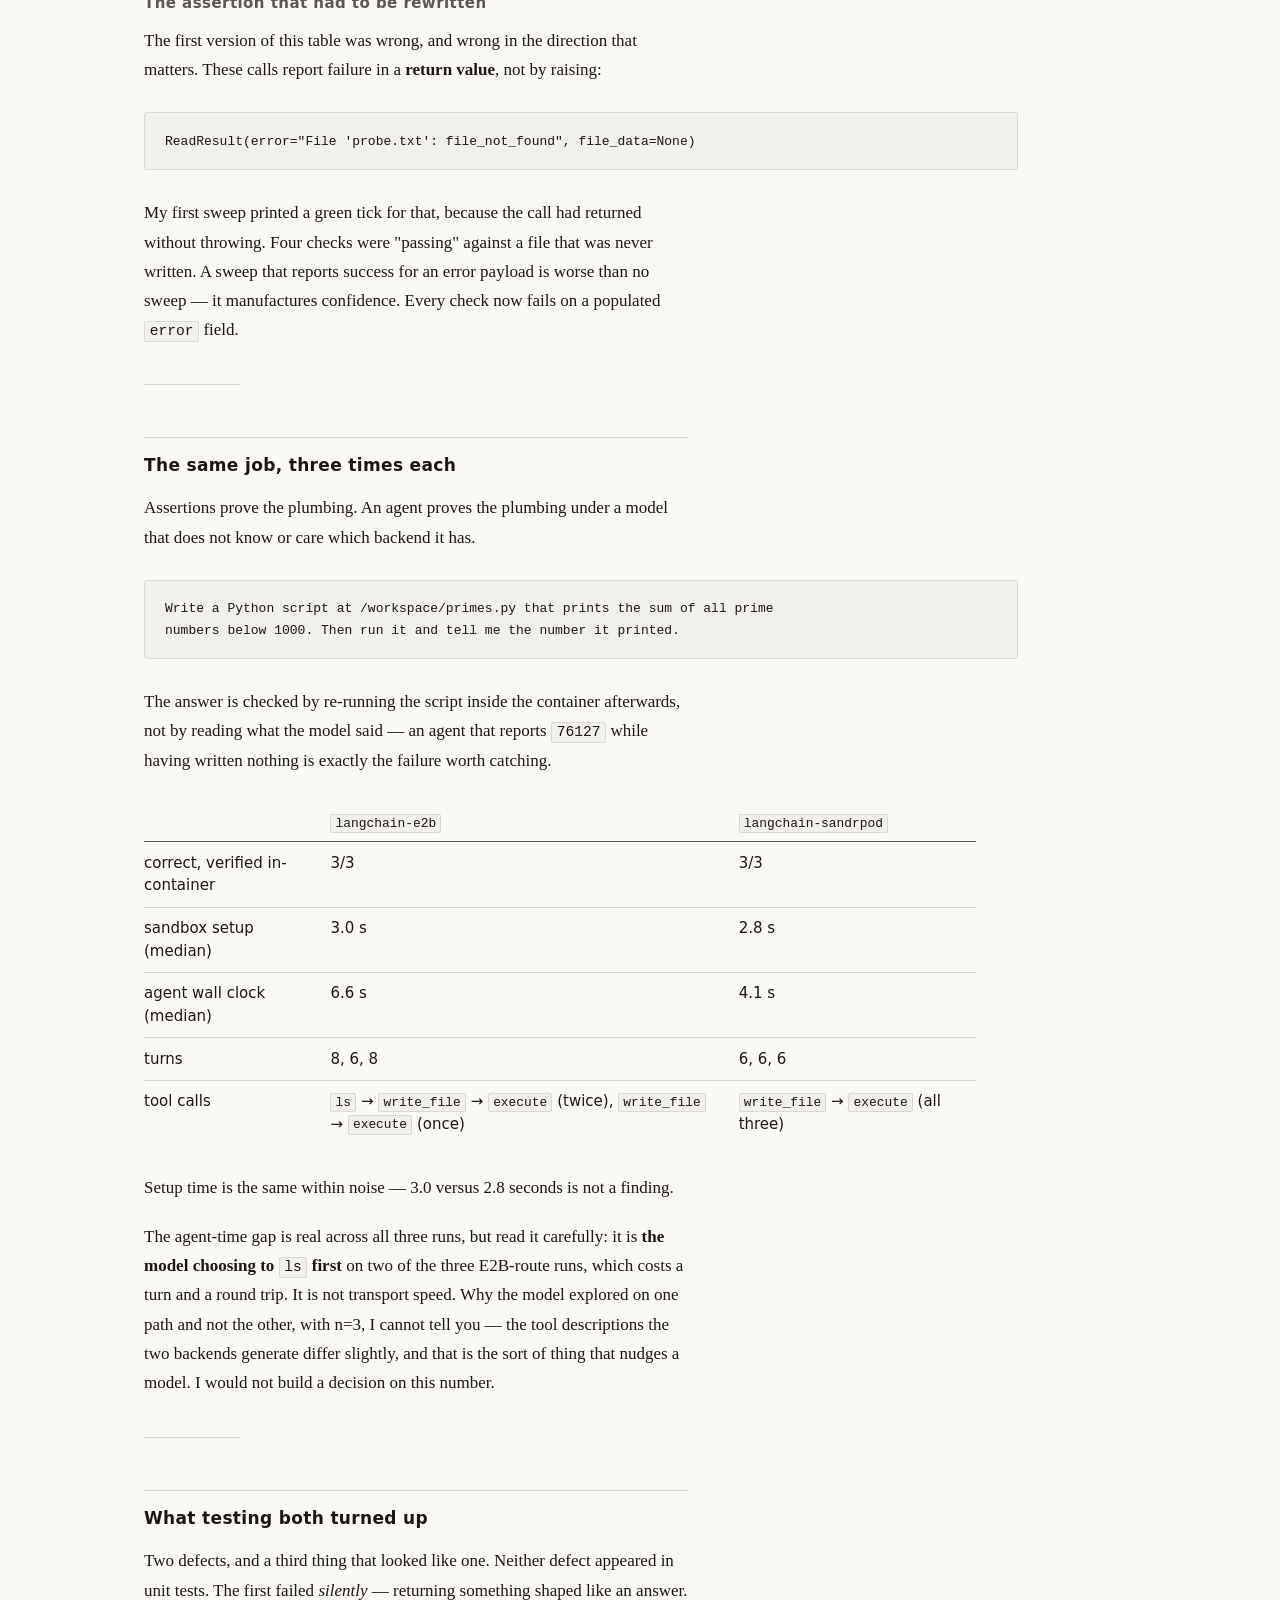
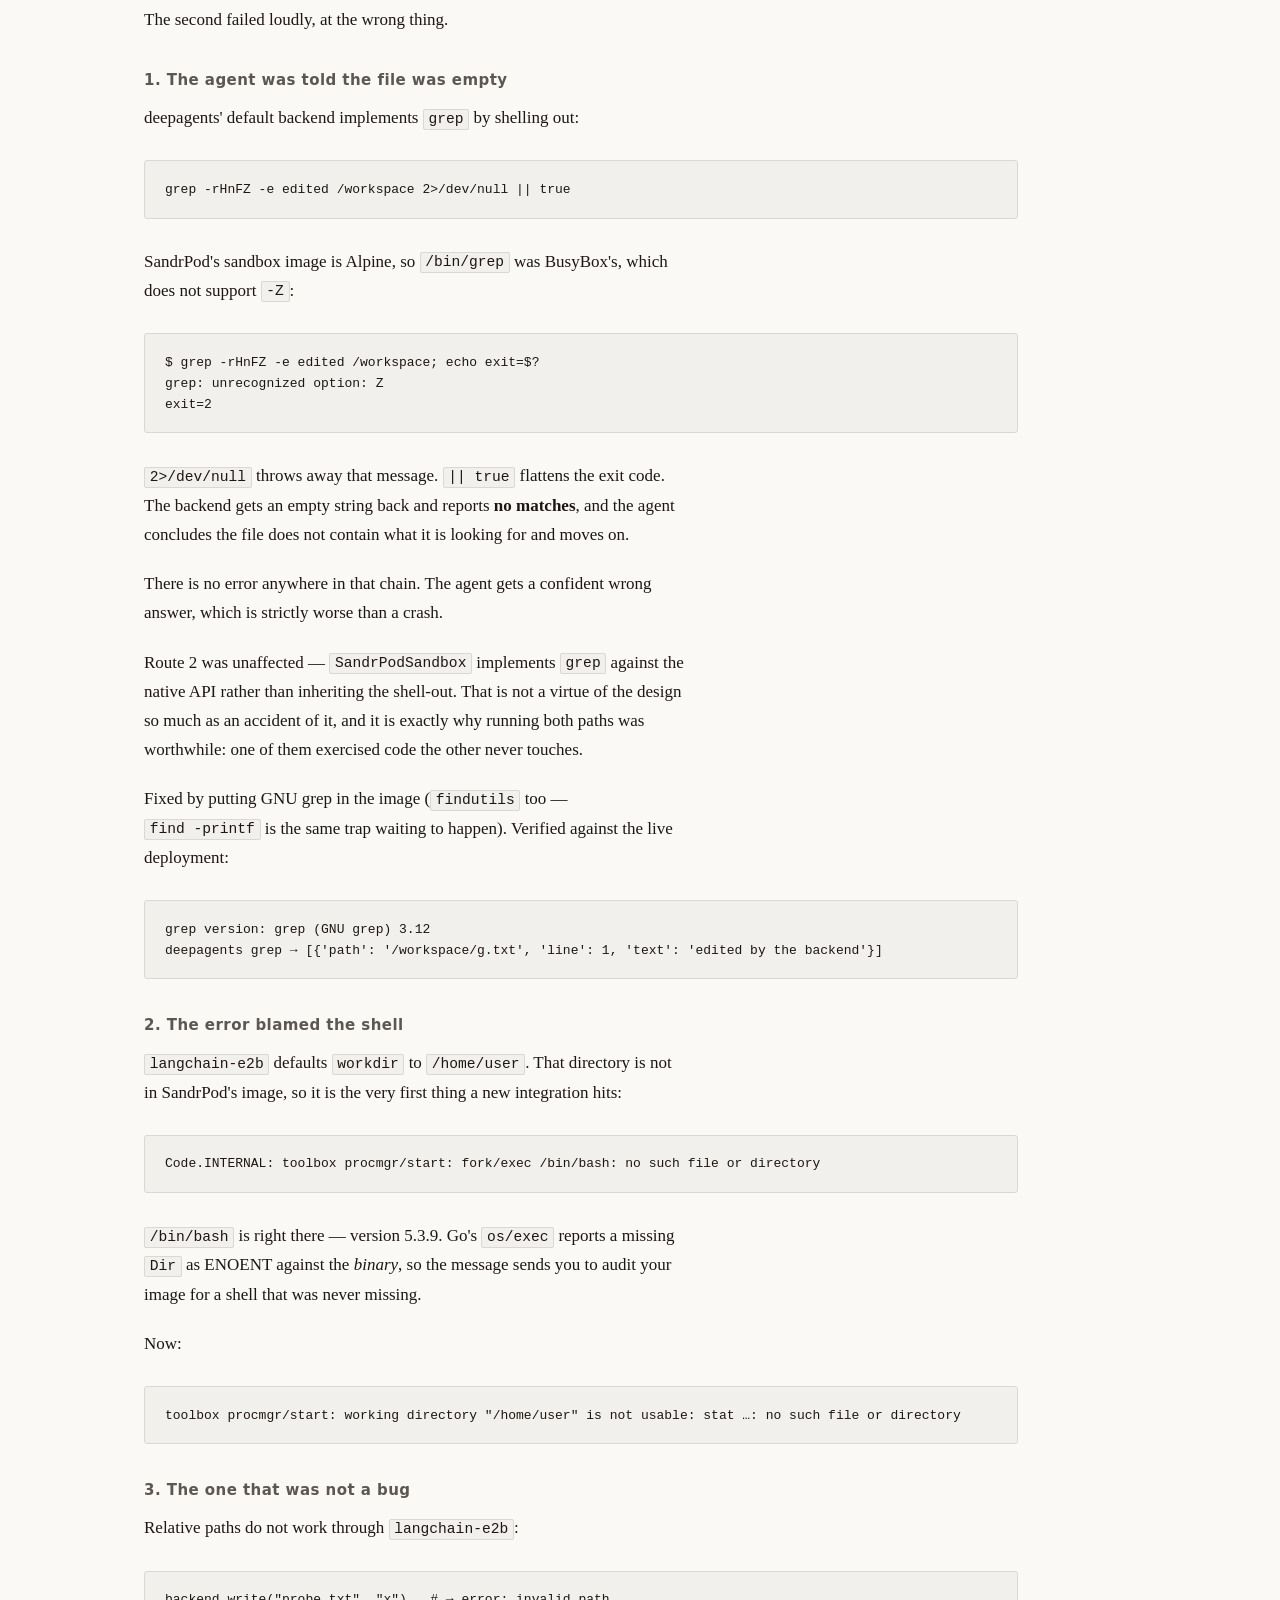
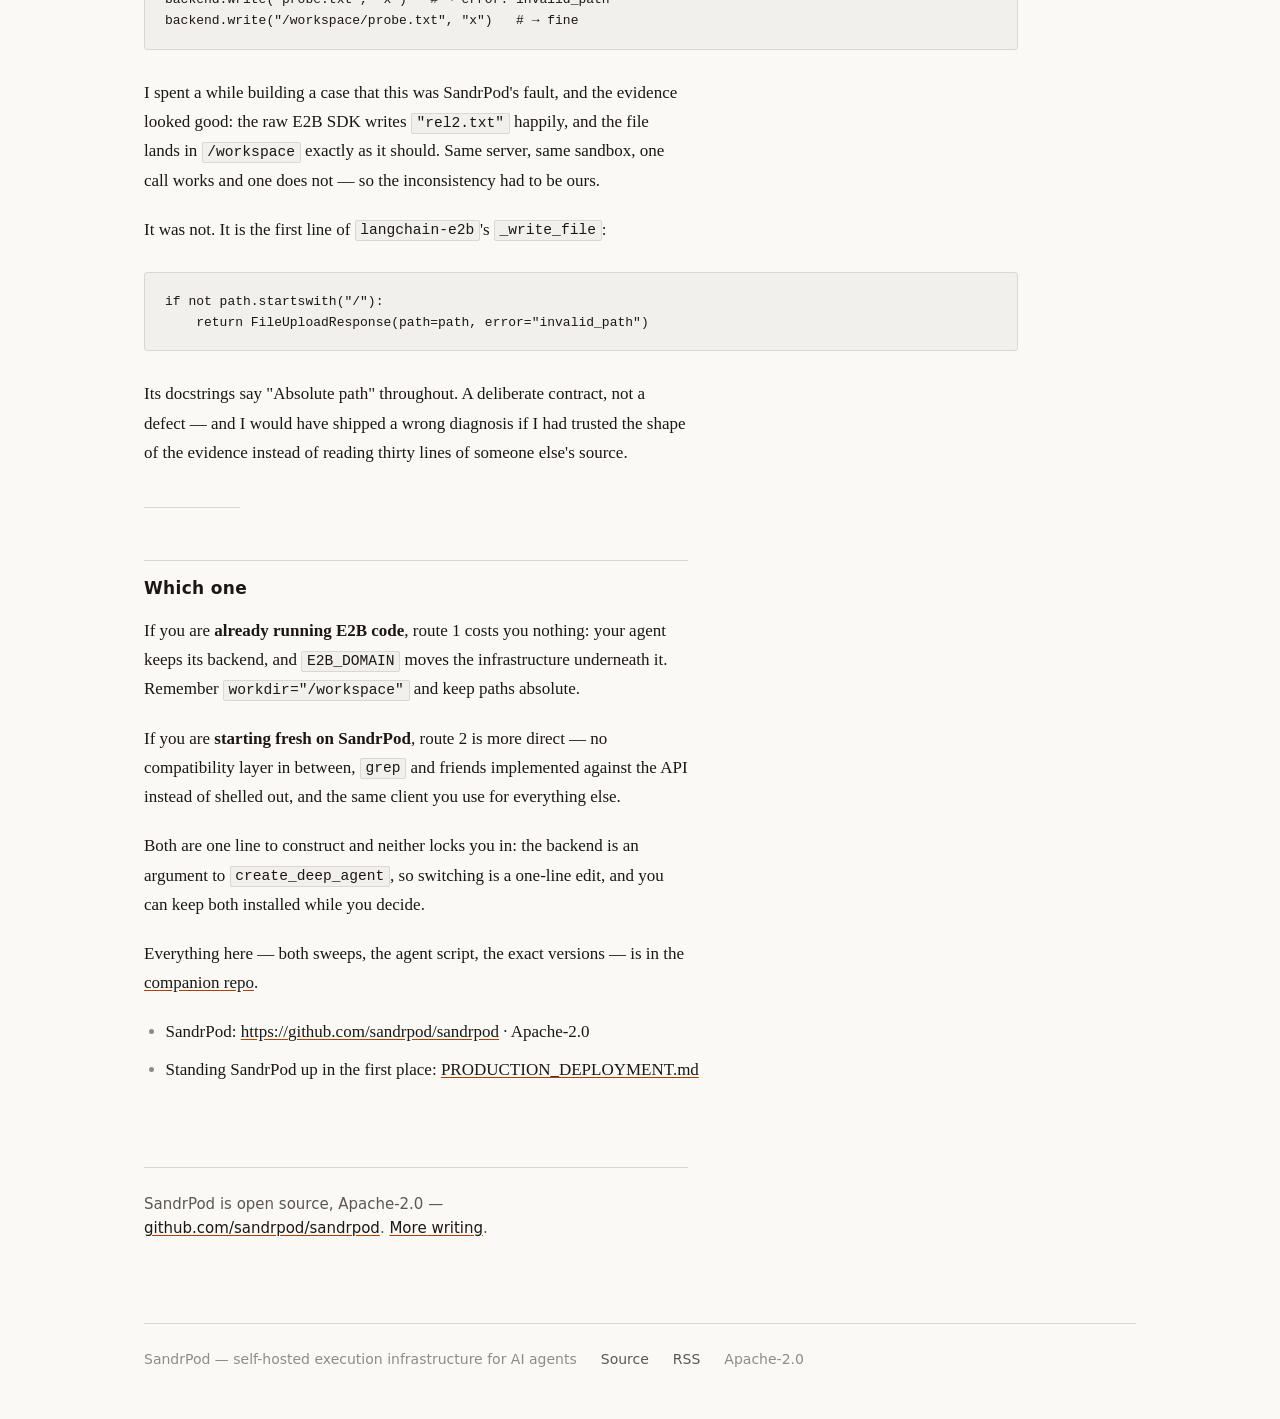
==== commit 32a23c66: "site: link-preview cards, structured data, and the Chinese E2B post - og/*.png: 1200x630 cards drawn" ====
--- a/deepagents-sandbox-backends/index.html
+++ b/deepagents-sandbox-backends/index.html
@@ -11,11 +11,20 @@
 <meta property="og:description" content="langchain-e2b and langchain-sandrpod, same twelve assertions down each path. Both pass. Testing both is what found two defects, both of them mine, and a third thing that only looked like one.">
 <meta property="og:url" content="https://blog.sandrpod.com/deepagents-sandbox-backends/">
 <meta property="og:site_name" content="SandrPod">
-<meta name="twitter:card" content="summary">
+<meta property="og:locale" content="en_US">
+<meta property="og:image" content="https://blog.sandrpod.com/og/deepagents-sandbox-backends.png">
+<meta property="og:image:type" content="image/png">
+<meta property="og:image:width" content="1200">
+<meta property="og:image:height" content="630">
+<meta property="og:image:alt" content="Two ways to give a deepagents agent a sandbox you own — SandrPod">
+<meta name="twitter:card" content="summary_large_image">
 <meta name="twitter:title" content="Two ways to give a deepagents agent a sandbox you own — SandrPod">
 <meta name="twitter:description" content="langchain-e2b and langchain-sandrpod, same twelve assertions down each path. Both pass. Testing both is what found two defects, both of them mine, and a third thing that only looked like one.">
+<meta name="twitter:image" content="https://blog.sandrpod.com/og/deepagents-sandbox-backends.png">
+<meta name="twitter:image:alt" content="Two ways to give a deepagents agent a sandbox you own — SandrPod">
 <link rel="alternate" type="application/rss+xml" title="SandrPod" href="https://blog.sandrpod.com/feed.xml">
 <link rel="stylesheet" href="/style.css">
+<script type="application/ld+json">{"@context": "https://schema.org", "@type": "BlogPosting", "headline": "Two ways to give a deepagents agent a sandbox you own", "description": "langchain-e2b and langchain-sandrpod, same twelve assertions down each path. Both pass. Testing both is what found two defects, both of them mine, and a third thing that only looked like one.", "inLanguage": "en", "image": ["https://blog.sandrpod.com/og/deepagents-sandbox-backends.png"], "datePublished": "2026-08-06", "dateModified": "2026-08-31", "mainEntityOfPage": {"@type": "WebPage", "@id": "https://blog.sandrpod.com/deepagents-sandbox-backends/"}, "author": {"@type": "Organization", "name": "SandrPod", "url": "https://github.com/sandrpod/sandrpod"}, "publisher": {"@type": "Organization", "name": "SandrPod", "url": "https://blog.sandrpod.com/"}}</script>
 <script>(function(){try{var t=localStorage.getItem("theme");if(t)document.documentElement.setAttribute("data-theme",t)}catch(e){}})()</script>
 </head>
 <body>
@@ -25,7 +34,7 @@
   <nav aria-label="Main">
     <a href="/">Writing</a>
     <a href="https://github.com/sandrpod/sandrpod">GitHub</a>
-    <button class="theme-toggle" type="button" aria-label="Toggle colour theme">Dark</button>
+    <button class="theme-toggle" type="button" aria-label="Toggle colour theme" data-dark="Dark" data-light="Light">Dark</button>
   </nav>
 </header>
 <main id="main">
@@ -35,7 +44,7 @@
 <p><em>Both work. Testing both is what found the bugs.</em></p>
 <hr />
 <p><a href="https://github.com/langchain-ai/deepagents">deepagents</a>
-hands your agent a filesystem and a shell through a <code>backend</code>
+hands your agent a filesystem and a shell through a <code class="nb">backend</code>
 object. Swap the backend and the same agent runs somewhere else — your
 process, a container, someone's cloud.</p>
 <p>If that somewhere else should be <strong>your</strong>
@@ -43,11 +52,11 @@
 href="https://github.com/sandrpod/sandrpod">SandrPod</a> for it, there
 are two ways in:</p>
 <ul>
-<li><strong><code>langchain-e2b</code></strong> — E2B's own deepagents
-backend. It wraps an <code>e2b.Sandbox</code>, and an
-<code>e2b.Sandbox</code> will talk to SandrPod when you point
-<code>E2B_DOMAIN</code> at it.</li>
-<li><strong><code>langchain-sandrpod</code></strong> — SandrPod's own,
+<li><strong><code class="nb">langchain-e2b</code></strong> — E2B's own deepagents
+backend. It wraps an <code class="nb">e2b.Sandbox</code>, and an
+<code class="nb">e2b.Sandbox</code> will talk to SandrPod when you point
+<code class="nb">E2B_DOMAIN</code> at it.</li>
+<li><strong><code class="nb">langchain-sandrpod</code></strong> — SandrPod's own,
 against the native API.</li>
 </ul>
 <p>This is a comparison of the two, run against a live deployment: the
@@ -56,25 +65,25 @@
 the exercise worth doing is what it turned up along the way — two
 defects, both of them mine to fix, one of them silent, and a third thing
 that looked like a defect until I read the source.</p>
-<p>Versions throughout: <code>deepagents</code> 0.6.12,
-<code>langchain-e2b</code> 0.0.6, <code>langchain-sandrpod</code> 0.2.7,
+<p>Versions throughout: <code class="nb">deepagents</code> 0.6.12,
+<code class="nb">langchain-e2b</code> 0.0.6, <code class="nb">langchain-sandrpod</code> 0.2.7,
 SandrPod v0.5.3 — the version these numbers were measured against.
 v0.5.4 and v0.5.5 followed with resource-leak fixes, neither of which
 changes any behaviour measured here.</p>
 <hr />
 <h2 id="the-two-wirings">The two wirings</h2>
 <p><strong>Route 1 — through E2B's backend.</strong> You build a normal
-<code>e2b.Sandbox</code>, which lands on SandrPod because
-<code>E2B_DOMAIN</code> says so, then wrap it:</p>
+<code class="nb">e2b.Sandbox</code>, which lands on SandrPod because
+<code class="nb">E2B_DOMAIN</code> says so, then wrap it:</p>
 <pre class="python"><code>from e2b import Sandbox
 from langchain_e2b import E2BSandbox
 
 # E2B_DOMAIN=your-domain  E2B_API_KEY=e2b_…
 sbx = Sandbox.create()
 backend = E2BSandbox(sandbox=sbx, workdir=&quot;/workspace&quot;)</code></pre>
-<p>That <code>workdir</code> is not optional. <code>langchain-e2b</code>
-defaults to <code>/home/user</code>, which is E2B's image convention;
-SandrPod's is <code>/workspace</code>, and <code>/home/user</code> does
+<p>That <code class="nb">workdir</code> is not optional. <code class="nb">langchain-e2b</code>
+defaults to <code class="nb">/home/user</code>, which is E2B's image convention;
+SandrPod's is <code class="nb">/workspace</code>, and <code class="nb">/home/user</code> does
 not exist there. More on what that used to look like below.</p>
 <p><strong>Route 2 — through SandrPod's own.</strong></p>
 <pre class="python"><code>from langchain_sandrpod import SandrPodClient
@@ -87,11 +96,11 @@
 
 agent = create_deep_agent(model=model, backend=backend)</code></pre>
 <p><strong>They coexist.</strong> Both packages install into one
-virtualenv on deepagents 0.6.12 with <code>pip check</code> clean —
+virtualenv on deepagents 0.6.12 with <code class="nb">pip check</code> clean —
 worth saying because their declared windows differ
-(<code>langchain-e2b</code> pins <code>&gt;=0.6.0,&lt;0.7.0</code>,
-<code>langchain-sandrpod</code> allows
-<code>&gt;=0.5.0,&lt;0.8.0</code>), which reads like a conflict waiting
+(<code class="nb">langchain-e2b</code> pins <code class="nb">&gt;=0.6.0,&lt;0.7.0</code>,
+<code class="nb">langchain-sandrpod</code> allows
+<code class="nb">&gt;=0.5.0,&lt;0.8.0</code>), which reads like a conflict waiting
 to happen and is not one.</p>
 <hr />
 <h2 id="twelve-assertions-twice">Twelve assertions, twice</h2>
@@ -103,8 +112,8 @@
 <thead>
 <tr>
 <th></th>
-<th><code>langchain-e2b</code></th>
-<th><code>langchain-sandrpod</code></th>
+<th><code class="nb">langchain-e2b</code></th>
+<th><code class="nb">langchain-sandrpod</code></th>
 </tr>
 </thead>
 <tbody>
@@ -119,37 +128,37 @@
 <td>24/24</td>
 </tr>
 <tr>
-<td><code>execute</code></td>
-<td>✓</td>
-<td>✓</td>
-</tr>
-<tr>
-<td><code>write</code> / <code>read</code></td>
-<td>✓</td>
-<td>✓</td>
-</tr>
-<tr>
-<td><code>ls</code></td>
-<td>✓</td>
-<td>✓</td>
-</tr>
-<tr>
-<td><code>edit</code></td>
-<td>✓</td>
-<td>✓</td>
-</tr>
-<tr>
-<td><code>glob</code></td>
-<td>✓</td>
-<td>✓</td>
-</tr>
-<tr>
-<td><code>grep</code></td>
+<td><code class="nb">execute</code></td>
+<td>✓</td>
+<td>✓</td>
+</tr>
+<tr>
+<td><code class="nb">write</code> / <code class="nb">read</code></td>
+<td>✓</td>
+<td>✓</td>
+</tr>
+<tr>
+<td><code class="nb">ls</code></td>
+<td>✓</td>
+<td>✓</td>
+</tr>
+<tr>
+<td><code class="nb">edit</code></td>
+<td>✓</td>
+<td>✓</td>
+</tr>
+<tr>
+<td><code class="nb">glob</code></td>
+<td>✓</td>
+<td>✓</td>
+</tr>
+<tr>
+<td><code class="nb">grep</code></td>
 <td>✓ <em>(see below)</em></td>
 <td>✓</td>
 </tr>
 <tr>
-<td><code>upload_files</code> / <code>download_files</code></td>
+<td><code class="nb">upload_files</code> / <code class="nb">download_files</code></td>
 <td>✓</td>
 <td>✓</td>
 </tr>
@@ -171,9 +180,9 @@
 </tbody>
 </table>
 <p>Two differences in the output rather than in the outcome.
-<code>glob</code> returns relative paths through E2B's backend
-(<code>probe.txt</code>) and absolute ones through SandrPod's
-(<code>/workspace/probe.txt</code>). And <code>ls</code> shapes its
+<code class="nb">glob</code> returns relative paths through E2B's backend
+(<code class="nb">probe.txt</code>) and absolute ones through SandrPod's
+(<code class="nb">/workspace/probe.txt</code>). And <code class="nb">ls</code> shapes its
 entries slightly differently. Neither breaks an agent — the model reads
 whatever it is handed — but if you write code against a backend, do not
 assume the other one formats identically.</p>
@@ -187,7 +196,7 @@
 returned without throwing. Four checks were "passing" against a file
 that was never written. A sweep that reports success for an error
 payload is worse than no sweep — it manufactures confidence. Every check
-now fails on a populated <code>error</code> field.</p>
+now fails on a populated <code class="nb">error</code> field.</p>
 <hr />
 <h2 id="the-same-job-three-times-each">The same job, three times
 each</h2>
@@ -197,14 +206,14 @@
 numbers below 1000. Then run it and tell me the number it printed.</code></pre>
 <p>The answer is checked by re-running the script inside the container
 afterwards, not by reading what the model said — an agent that reports
-<code>76127</code> while having written nothing is exactly the failure
+<code class="nb">76127</code> while having written nothing is exactly the failure
 worth catching.</p>
 <table>
 <thead>
 <tr>
 <th></th>
-<th><code>langchain-e2b</code></th>
-<th><code>langchain-sandrpod</code></th>
+<th><code class="nb">langchain-e2b</code></th>
+<th><code class="nb">langchain-sandrpod</code></th>
 </tr>
 </thead>
 <tbody>
@@ -230,16 +239,16 @@
 </tr>
 <tr>
 <td>tool calls</td>
-<td><code>ls</code> → <code>write_file</code> → <code>execute</code>
-(twice), <code>write_file</code> → <code>execute</code> (once)</td>
-<td><code>write_file</code> → <code>execute</code> (all three)</td>
+<td><code class="nb">ls</code> → <code class="nb">write_file</code> → <code class="nb">execute</code>
+(twice), <code class="nb">write_file</code> → <code class="nb">execute</code> (once)</td>
+<td><code class="nb">write_file</code> → <code class="nb">execute</code> (all three)</td>
 </tr>
 </tbody>
 </table>
 <p>Setup time is the same within noise — 3.0 versus 2.8 seconds is not a
 finding.</p>
 <p>The agent-time gap is real across all three runs, but read it
-carefully: it is <strong>the model choosing to <code>ls</code>
+carefully: it is <strong>the model choosing to <code class="nb">ls</code>
 first</strong> on two of the three E2B-route runs, which costs a turn
 and a round trip. It is not transport speed. Why the model explored on
 one path and not the other, with n=3, I cannot tell you — the tool
@@ -254,53 +263,53 @@
 thing.</p>
 <h3 id="1-the-agent-was-told-the-file-was-empty">1. The agent was told
 the file was empty</h3>
-<p>deepagents' default backend implements <code>grep</code> by shelling
+<p>deepagents' default backend implements <code class="nb">grep</code> by shelling
 out:</p>
 <pre><code>grep -rHnFZ -e edited /workspace 2&gt;/dev/null || true</code></pre>
-<p>SandrPod's sandbox image is Alpine, so <code>/bin/grep</code> was
-BusyBox's, which does not support <code>-Z</code>:</p>
+<p>SandrPod's sandbox image is Alpine, so <code class="nb">/bin/grep</code> was
+BusyBox's, which does not support <code class="nb">-Z</code>:</p>
 <pre><code>$ grep -rHnFZ -e edited /workspace; echo exit=$?
 grep: unrecognized option: Z
 exit=2</code></pre>
-<p><code>2&gt;/dev/null</code> throws away that message.
-<code>|| true</code> flattens the exit code. The backend gets an empty
+<p><code class="nb">2&gt;/dev/null</code> throws away that message.
+<code class="nb">|| true</code> flattens the exit code. The backend gets an empty
 string back and reports <strong>no matches</strong>, and the agent
 concludes the file does not contain what it is looking for and moves
 on.</p>
 <p>There is no error anywhere in that chain. The agent gets a confident
 wrong answer, which is strictly worse than a crash.</p>
-<p>Route 2 was unaffected — <code>SandrPodSandbox</code> implements
-<code>grep</code> against the native API rather than inheriting the
+<p>Route 2 was unaffected — <code class="nb">SandrPodSandbox</code> implements
+<code class="nb">grep</code> against the native API rather than inheriting the
 shell-out. That is not a virtue of the design so much as an accident of
 it, and it is exactly why running both paths was worthwhile: one of them
 exercised code the other never touches.</p>
-<p>Fixed by putting GNU grep in the image (<code>findutils</code> too —
-<code>find -printf</code> is the same trap waiting to happen). Verified
+<p>Fixed by putting GNU grep in the image (<code class="nb">findutils</code> too —
+<code class="nb">find -printf</code> is the same trap waiting to happen). Verified
 against the live deployment:</p>
 <pre><code>grep version: grep (GNU grep) 3.12
 deepagents grep → [{&#39;path&#39;: &#39;/workspace/g.txt&#39;, &#39;line&#39;: 1, &#39;text&#39;: &#39;edited by the backend&#39;}]</code></pre>
 <h3 id="2-the-error-blamed-the-shell">2. The error blamed the shell</h3>
-<p><code>langchain-e2b</code> defaults <code>workdir</code> to
-<code>/home/user</code>. That directory is not in SandrPod's image, so
+<p><code class="nb">langchain-e2b</code> defaults <code class="nb">workdir</code> to
+<code class="nb">/home/user</code>. That directory is not in SandrPod's image, so
 it is the very first thing a new integration hits:</p>
 <pre><code>Code.INTERNAL: toolbox procmgr/start: fork/exec /bin/bash: no such file or directory</code></pre>
-<p><code>/bin/bash</code> is right there — version 5.3.9. Go's
-<code>os/exec</code> reports a missing <code>Dir</code> as ENOENT
+<p><code class="nb">/bin/bash</code> is right there — version 5.3.9. Go's
+<code class="nb">os/exec</code> reports a missing <code class="nb">Dir</code> as ENOENT
 against the <em>binary</em>, so the message sends you to audit your
 image for a shell that was never missing.</p>
 <p>Now:</p>
 <pre><code>toolbox procmgr/start: working directory &quot;/home/user&quot; is not usable: stat …: no such file or directory</code></pre>
 <h3 id="3-the-one-that-was-not-a-bug">3. The one that was not a bug</h3>
-<p>Relative paths do not work through <code>langchain-e2b</code>:</p>
+<p>Relative paths do not work through <code class="nb">langchain-e2b</code>:</p>
 <pre class="python"><code>backend.write(&quot;probe.txt&quot;, &quot;x&quot;)   # → error: invalid_path
 backend.write(&quot;/workspace/probe.txt&quot;, &quot;x&quot;)   # → fine</code></pre>
 <p>I spent a while building a case that this was SandrPod's fault, and
-the evidence looked good: the raw E2B SDK writes <code>"rel2.txt"</code>
-happily, and the file lands in <code>/workspace</code> exactly as it
+the evidence looked good: the raw E2B SDK writes <code class="nb">"rel2.txt"</code>
+happily, and the file lands in <code class="nb">/workspace</code> exactly as it
 should. Same server, same sandbox, one call works and one does not — so
 the inconsistency had to be ours.</p>
-<p>It was not. It is the first line of <code>langchain-e2b</code>'s
-<code>_write_file</code>:</p>
+<p>It was not. It is the first line of <code class="nb">langchain-e2b</code>'s
+<code class="nb">_write_file</code>:</p>
 <pre class="python"><code>if not path.startswith(&quot;/&quot;):
     return FileUploadResponse(path=path, error=&quot;invalid_path&quot;)</code></pre>
 <p>Its docstrings say "Absolute path" throughout. A deliberate contract,
@@ -310,15 +319,15 @@
 <hr />
 <h2 id="which-one">Which one</h2>
 <p>If you are <strong>already running E2B code</strong>, route 1 costs
-you nothing: your agent keeps its backend, and <code>E2B_DOMAIN</code>
+you nothing: your agent keeps its backend, and <code class="nb">E2B_DOMAIN</code>
 moves the infrastructure underneath it. Remember
-<code>workdir="/workspace"</code> and keep paths absolute.</p>
+<code class="nb">workdir="/workspace"</code> and keep paths absolute.</p>
 <p>If you are <strong>starting fresh on SandrPod</strong>, route 2 is
-more direct — no compatibility layer in between, <code>grep</code> and
+more direct — no compatibility layer in between, <code class="nb">grep</code> and
 friends implemented against the API instead of shelled out, and the same
 client you use for everything else.</p>
 <p>Both are one line to construct and neither locks you in: the backend
-is an argument to <code>create_deep_agent</code>, so switching is a
+is an argument to <code class="nb">create_deep_agent</code>, so switching is a
 one-line edit, and you can keep both installed while you decide.</p>
 <p>Everything here — both sweeps, the agent script, the exact versions —
 is in the <a
@@ -350,7 +359,7 @@
     return root.getAttribute('data-theme') ||
       (matchMedia('(prefers-color-scheme: dark)').matches ? 'dark' : 'light');
   }
-  function label() { btn.textContent = current() === 'dark' ? 'Light' : 'Dark'; }
+  function label() { btn.textContent = current() === 'dark' ? btn.dataset.light : btn.dataset.dark; }
   label();
   btn.addEventListener('click', function () {
     var next = current() === 'dark' ? 'light' : 'dark';
@@ -360,5 +369,6 @@
   });
 })();
 </script>
+<script data-goatcounter="https://sandrpod.goatcounter.com/count" async src="//gc.zgo.at/count.js"></script>
 </body>
 </html>
--- a/style.css
+++ b/style.css
@@ -230,6 +230,7 @@
   font: 400 0.8125rem/1.62 var(--mono);
   -webkit-overflow-scrolling: touch;
 }
+article code.nb { white-space: nowrap; }
 article pre code { background: none; padding: 0; font-size: inherit; border: 0; }
 article code {
   font: 400 0.86em/1.4 var(--mono);
@@ -286,3 +287,19 @@
   body { background: #fff; color: #000; }
   article pre, article table { max-width: 100%; }
 }
+
+/* ── 语言切换与中文页 ───────────────────────────────────── */
+
+.lang-switch { margin: 0 0 1.75rem; font: 400 0.875rem/1 var(--sans); }
+.lang-switch a { color: var(--ink-soft); text-decoration-color: var(--accent); text-underline-offset: 3px; }
+.lang-switch a:hover { color: var(--accent); }
+
+/* CJK：合成斜体很难看，负字距会挤字，行距放宽；拉丁字体在前，宋体兜底 */
+html:lang(zh) {
+  --serif: "Iowan Old Style", "Charter", Georgia, "Songti SC", "Source Han Serif SC",
+           "Noto Serif CJK SC", "Noto Serif SC", serif;
+}
+html:lang(zh) body { line-height: 1.85; }
+html:lang(zh) article h1 { letter-spacing: 0; line-height: 1.25; max-width: 18em; }
+html:lang(zh) article h1 + p em,
+html:lang(zh) article blockquote { font-style: normal; }
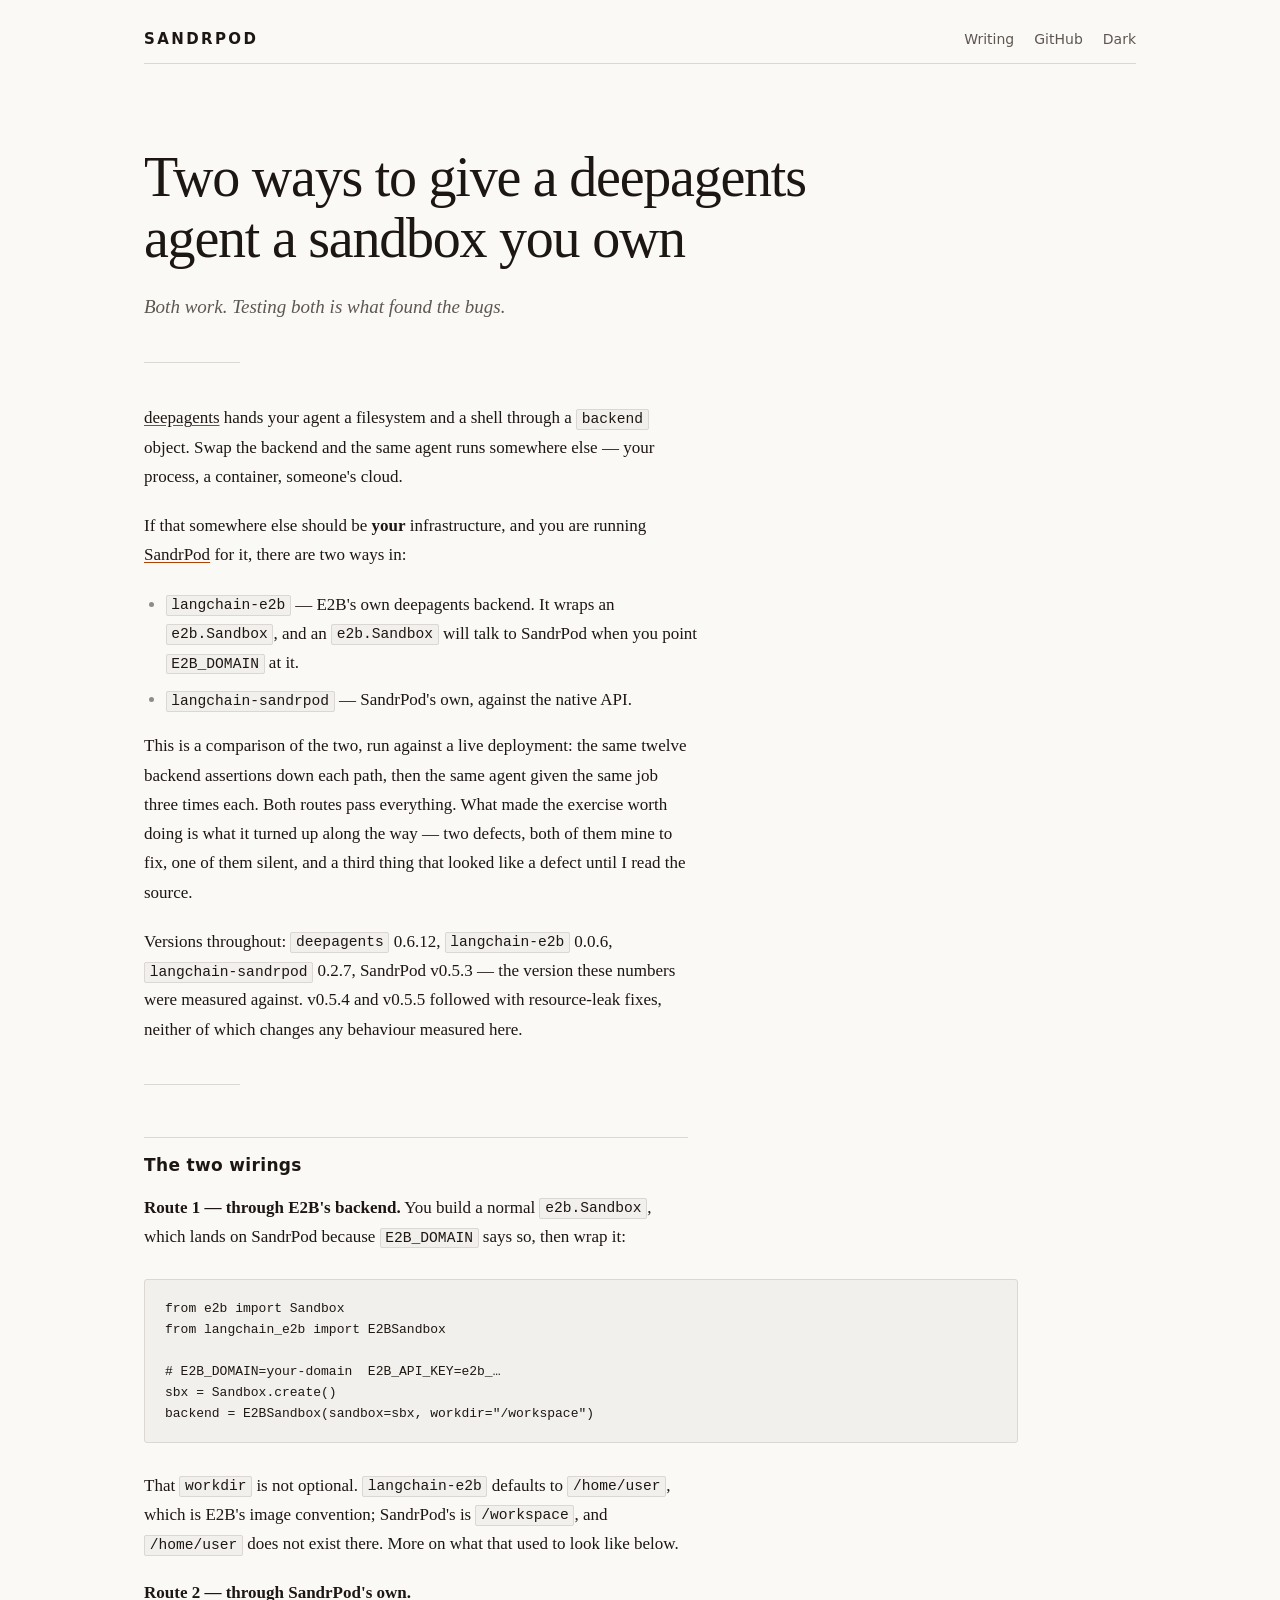
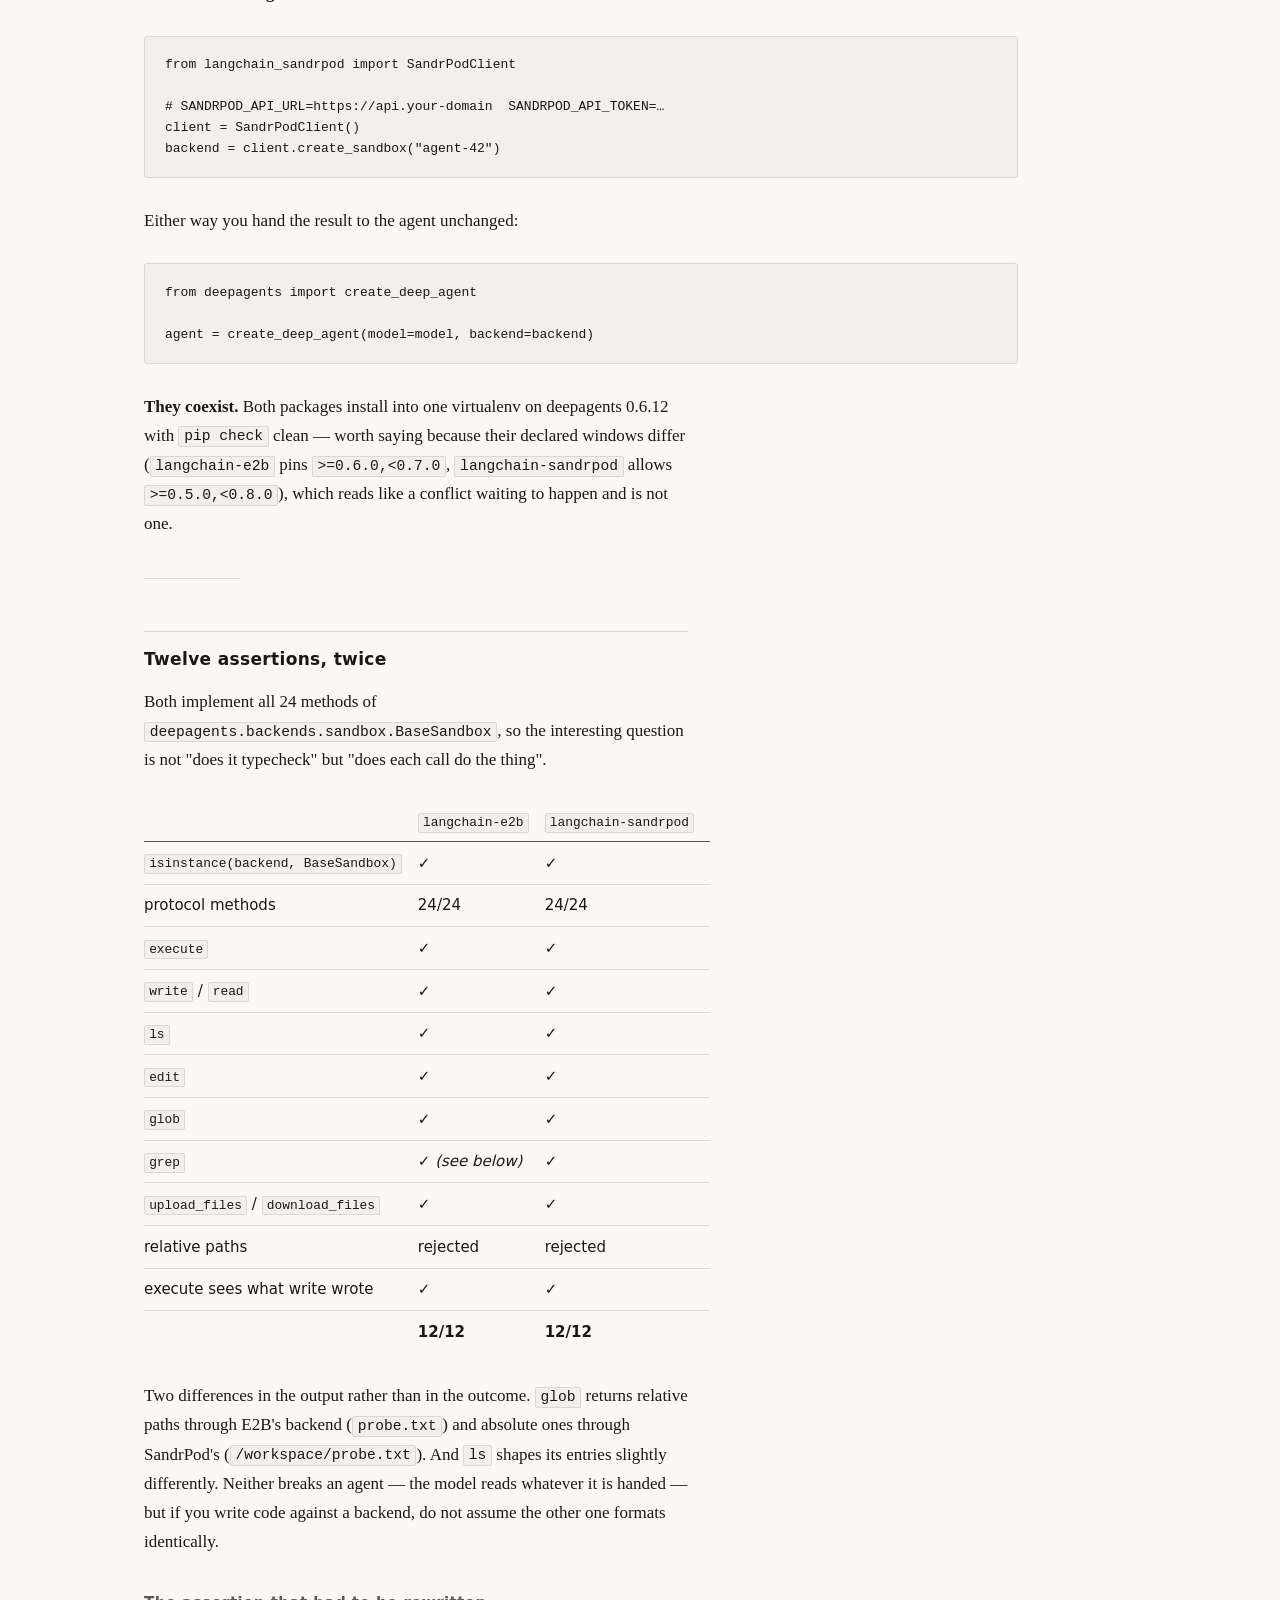
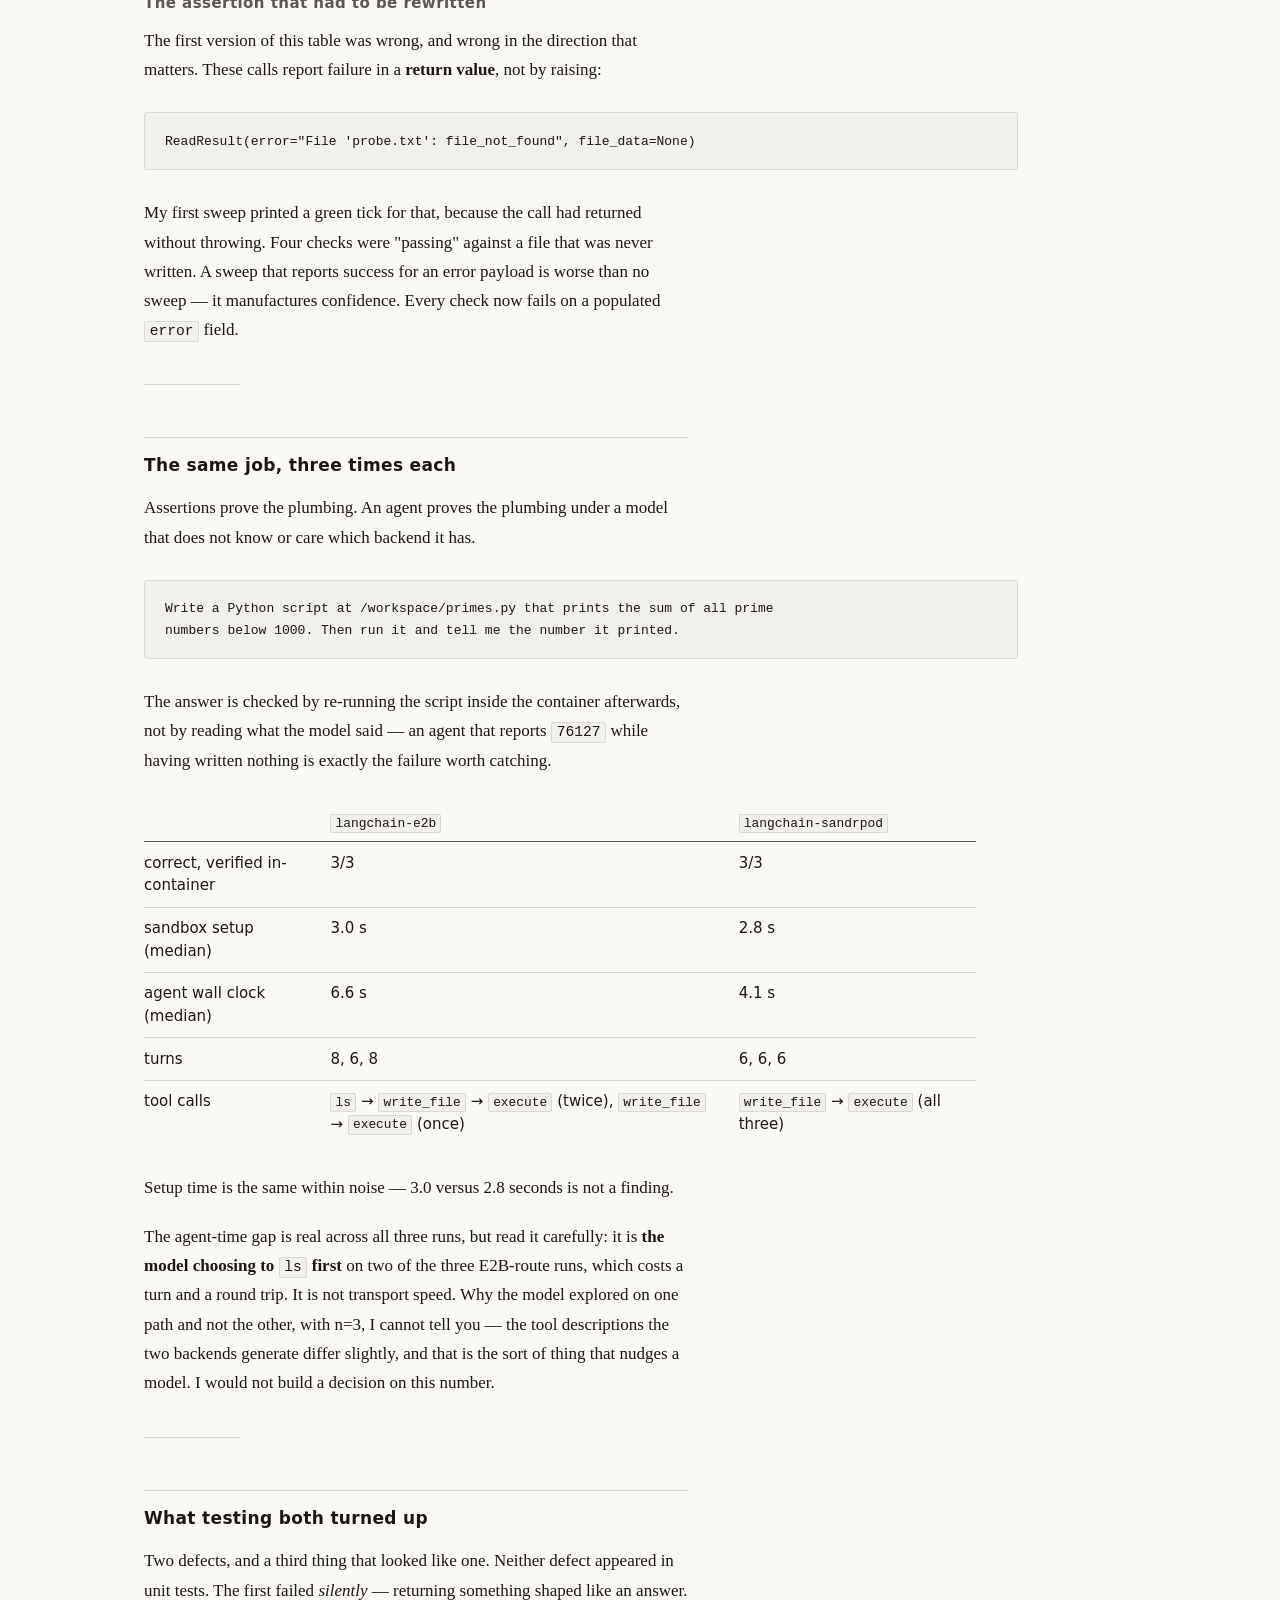
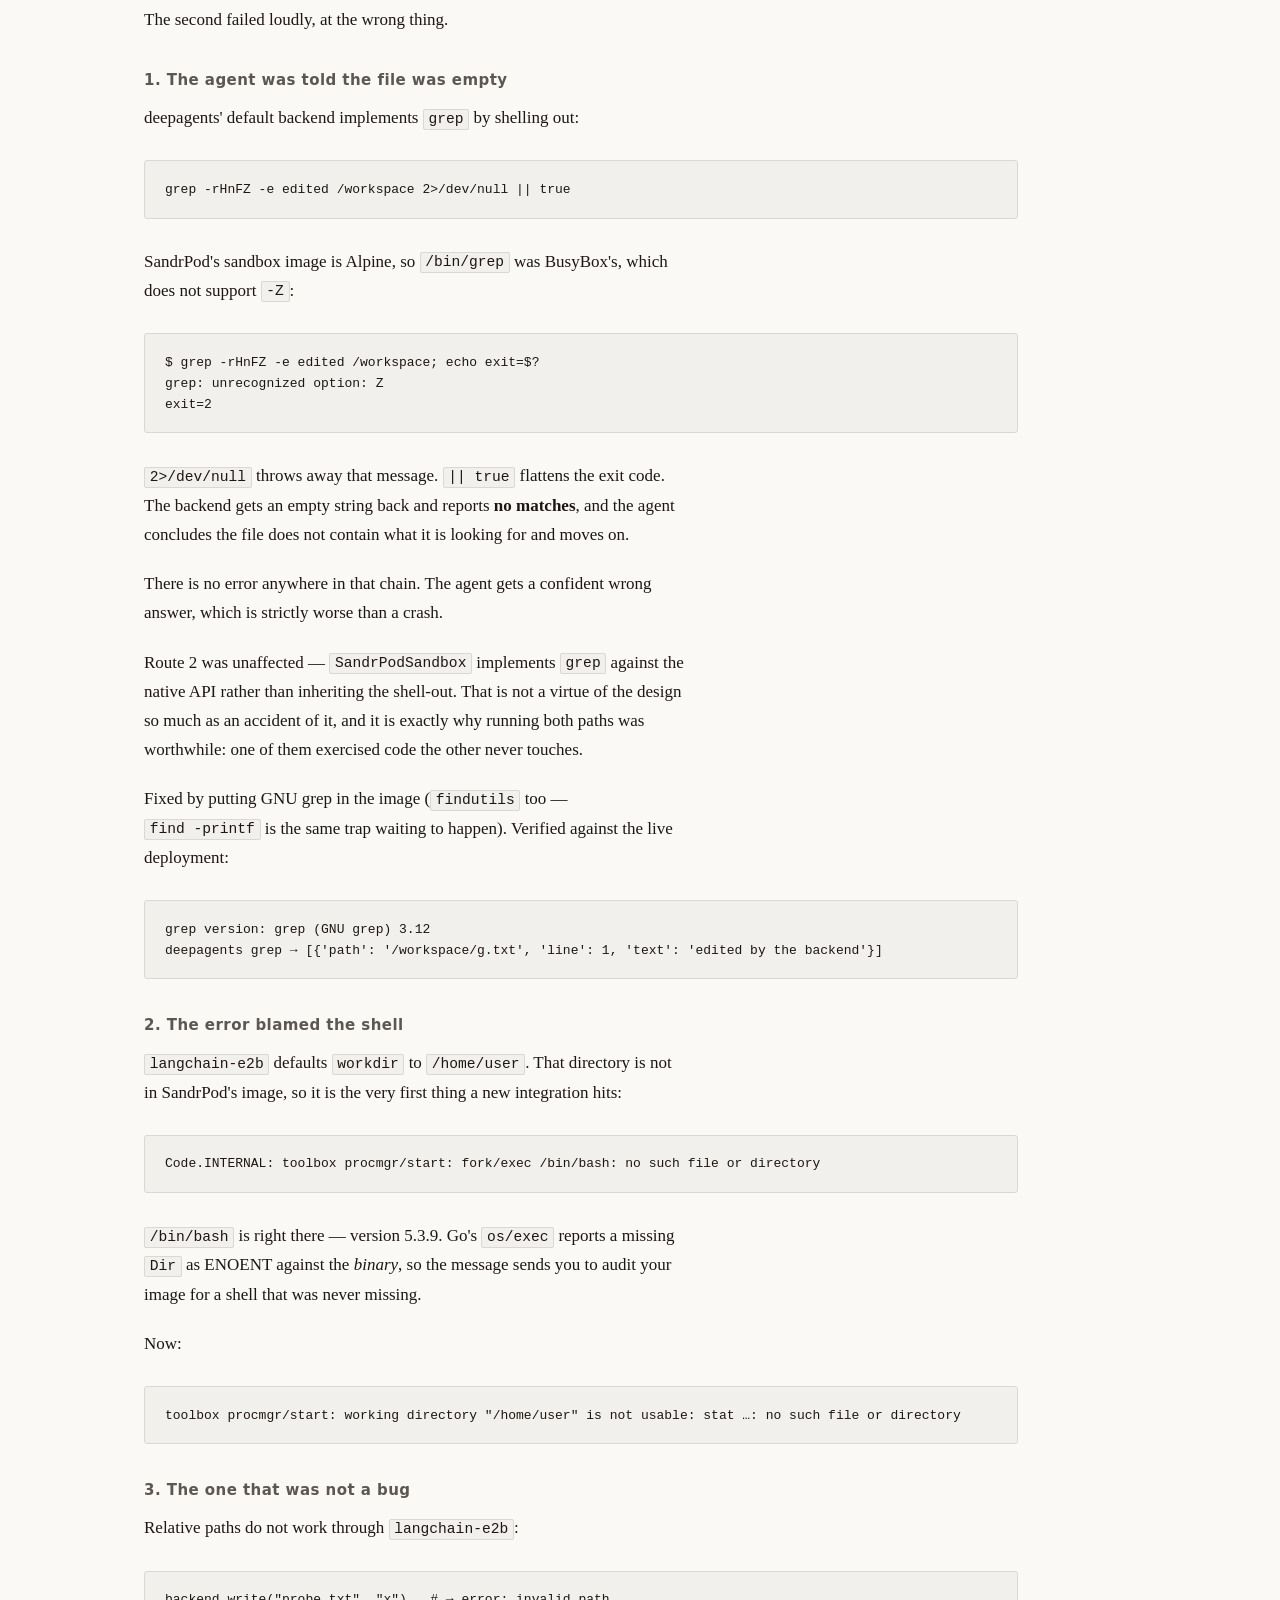
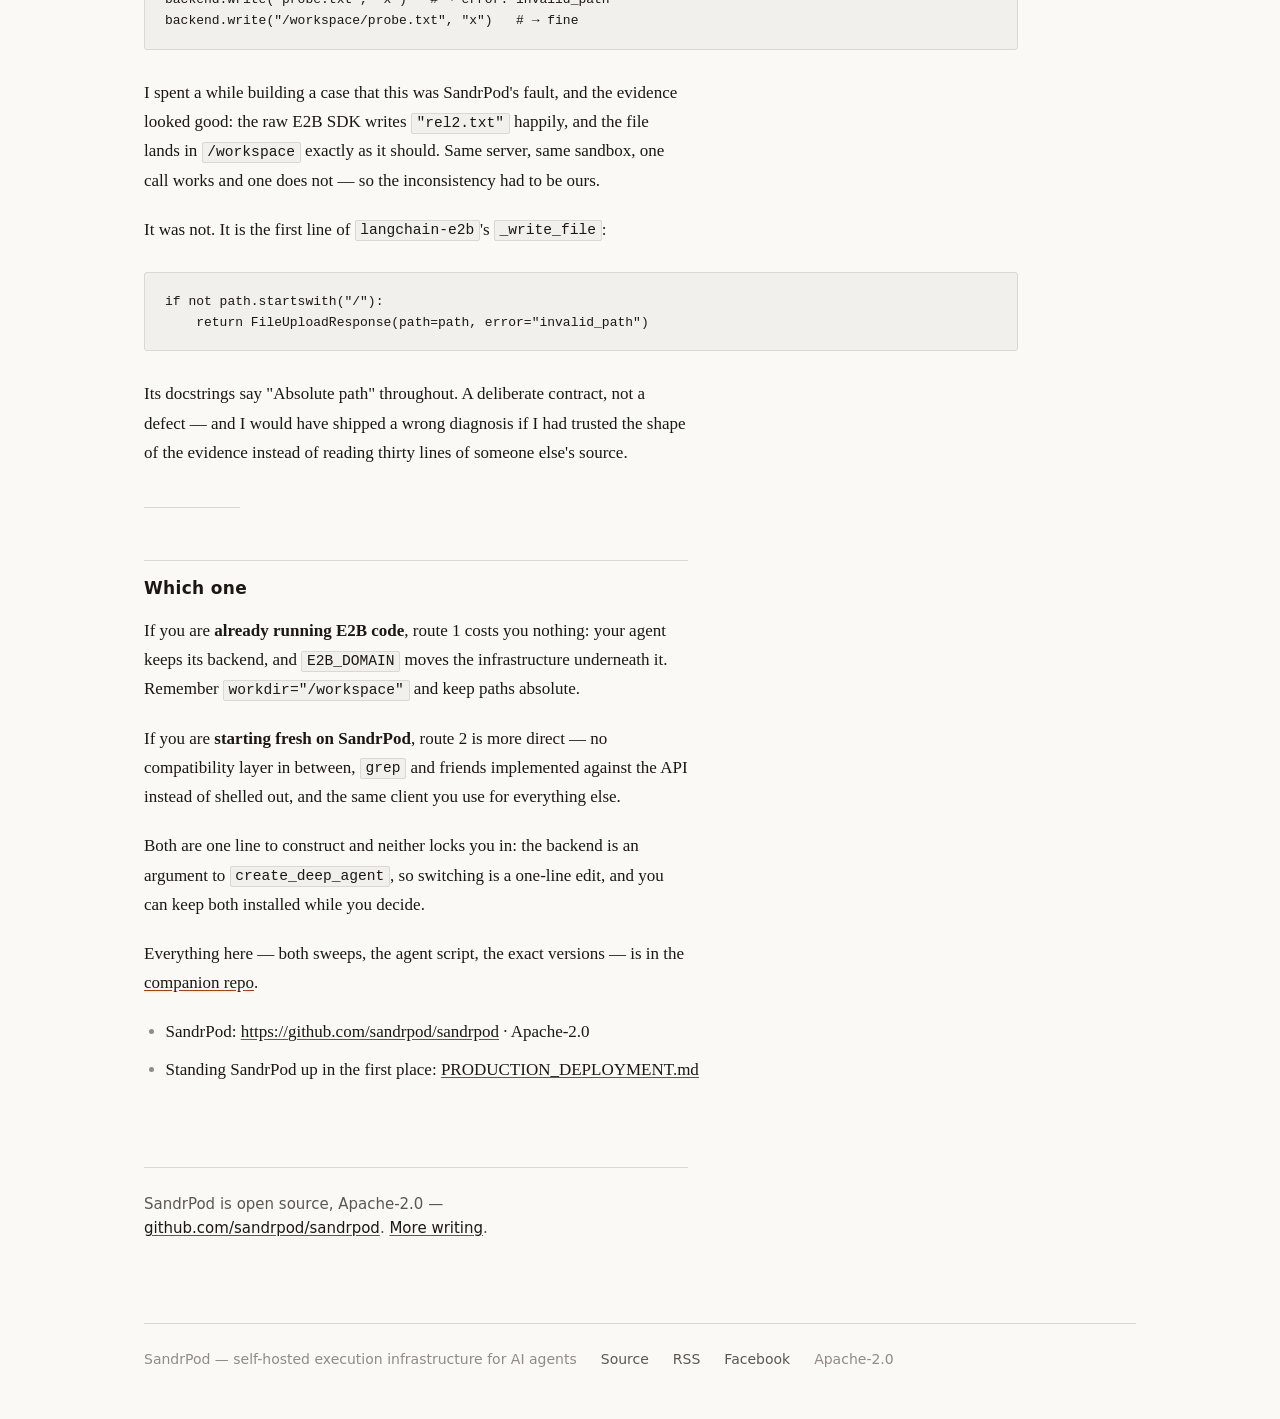
==== commit f35ba61a: "post: three boundaries, and a credential that never enters the sandbox The 0.6.0 write-up: an egress" ====
--- a/deepagents-sandbox-backends/index.html
+++ b/deepagents-sandbox-backends/index.html
@@ -348,6 +348,7 @@
   <span>SandrPod — self-hosted execution infrastructure for AI agents</span>
   <a href="https://github.com/sandrpod/sandrpod">Source</a>
   <a href="https://blog.sandrpod.com/feed.xml">RSS</a>
+  <a href="https://www.facebook.com/itscjzhao">Facebook</a>
   <span>Apache-2.0</span>
 </footer>
 <script>
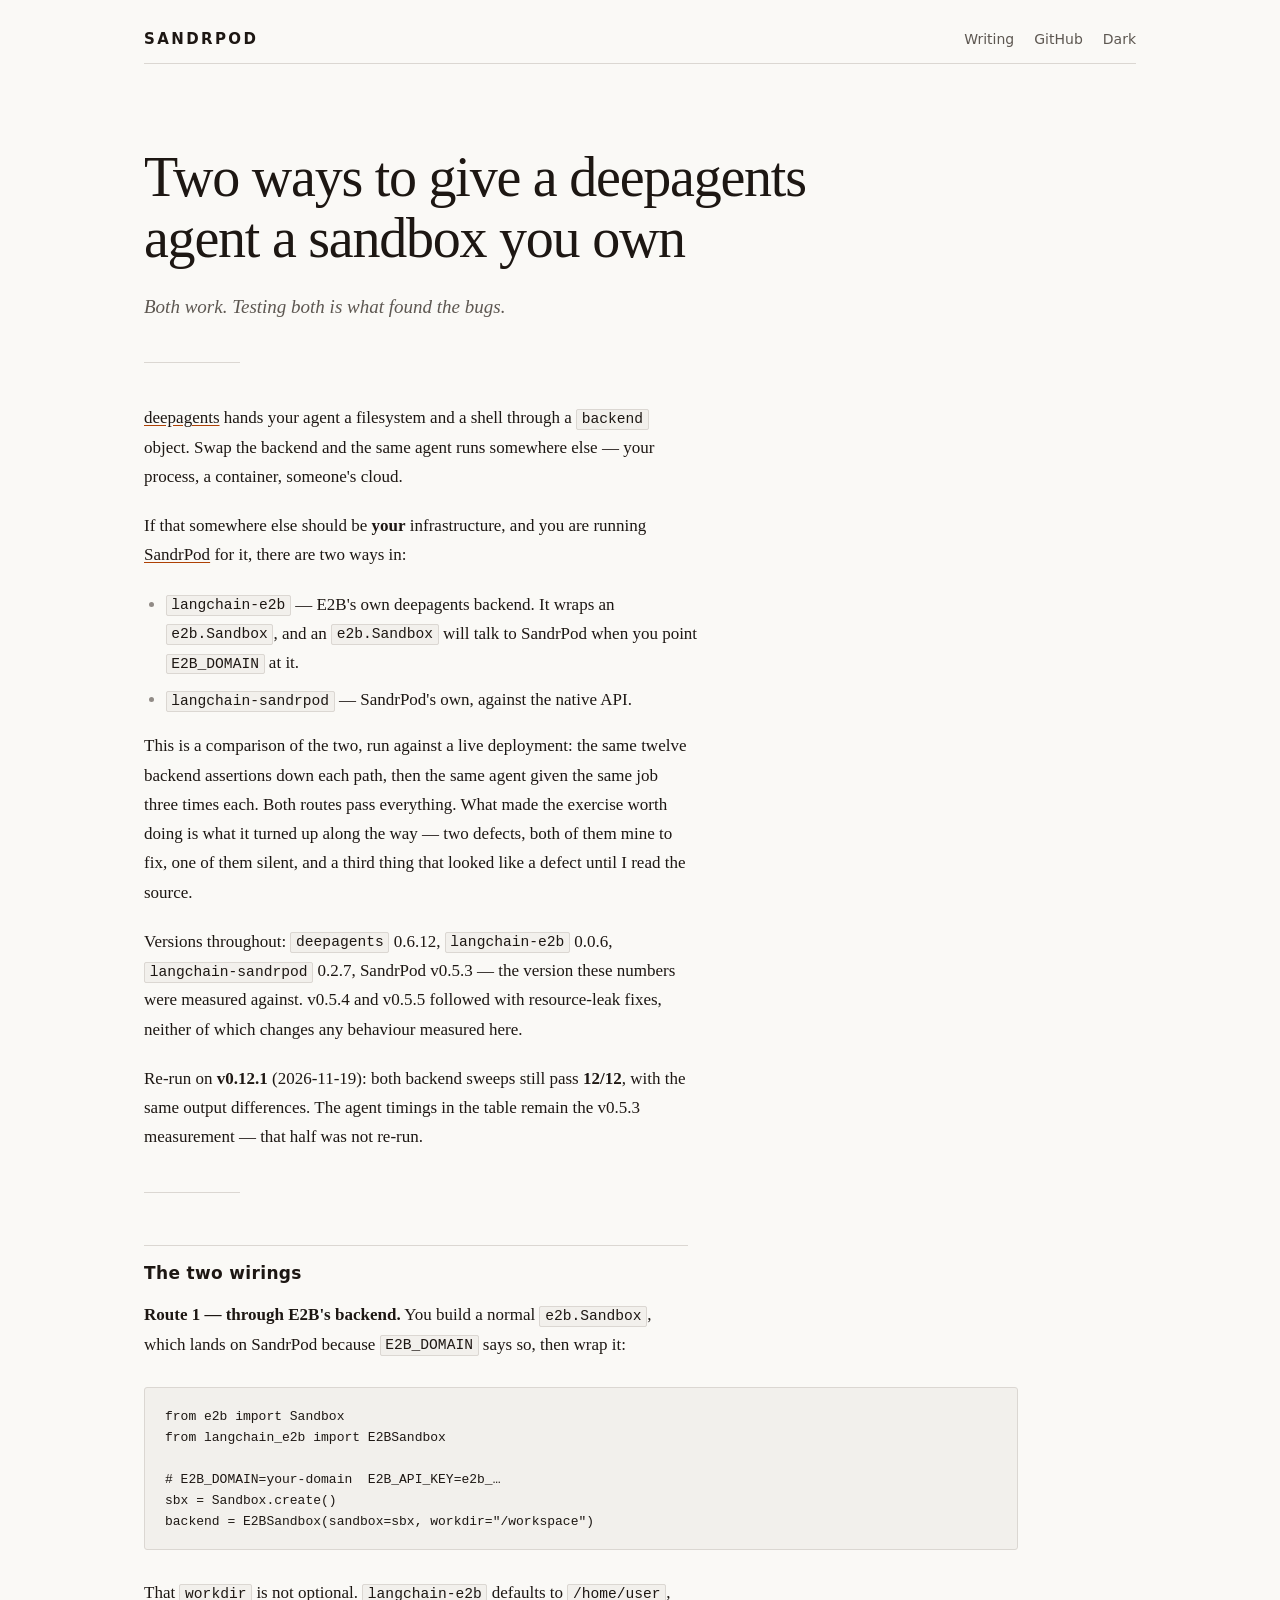
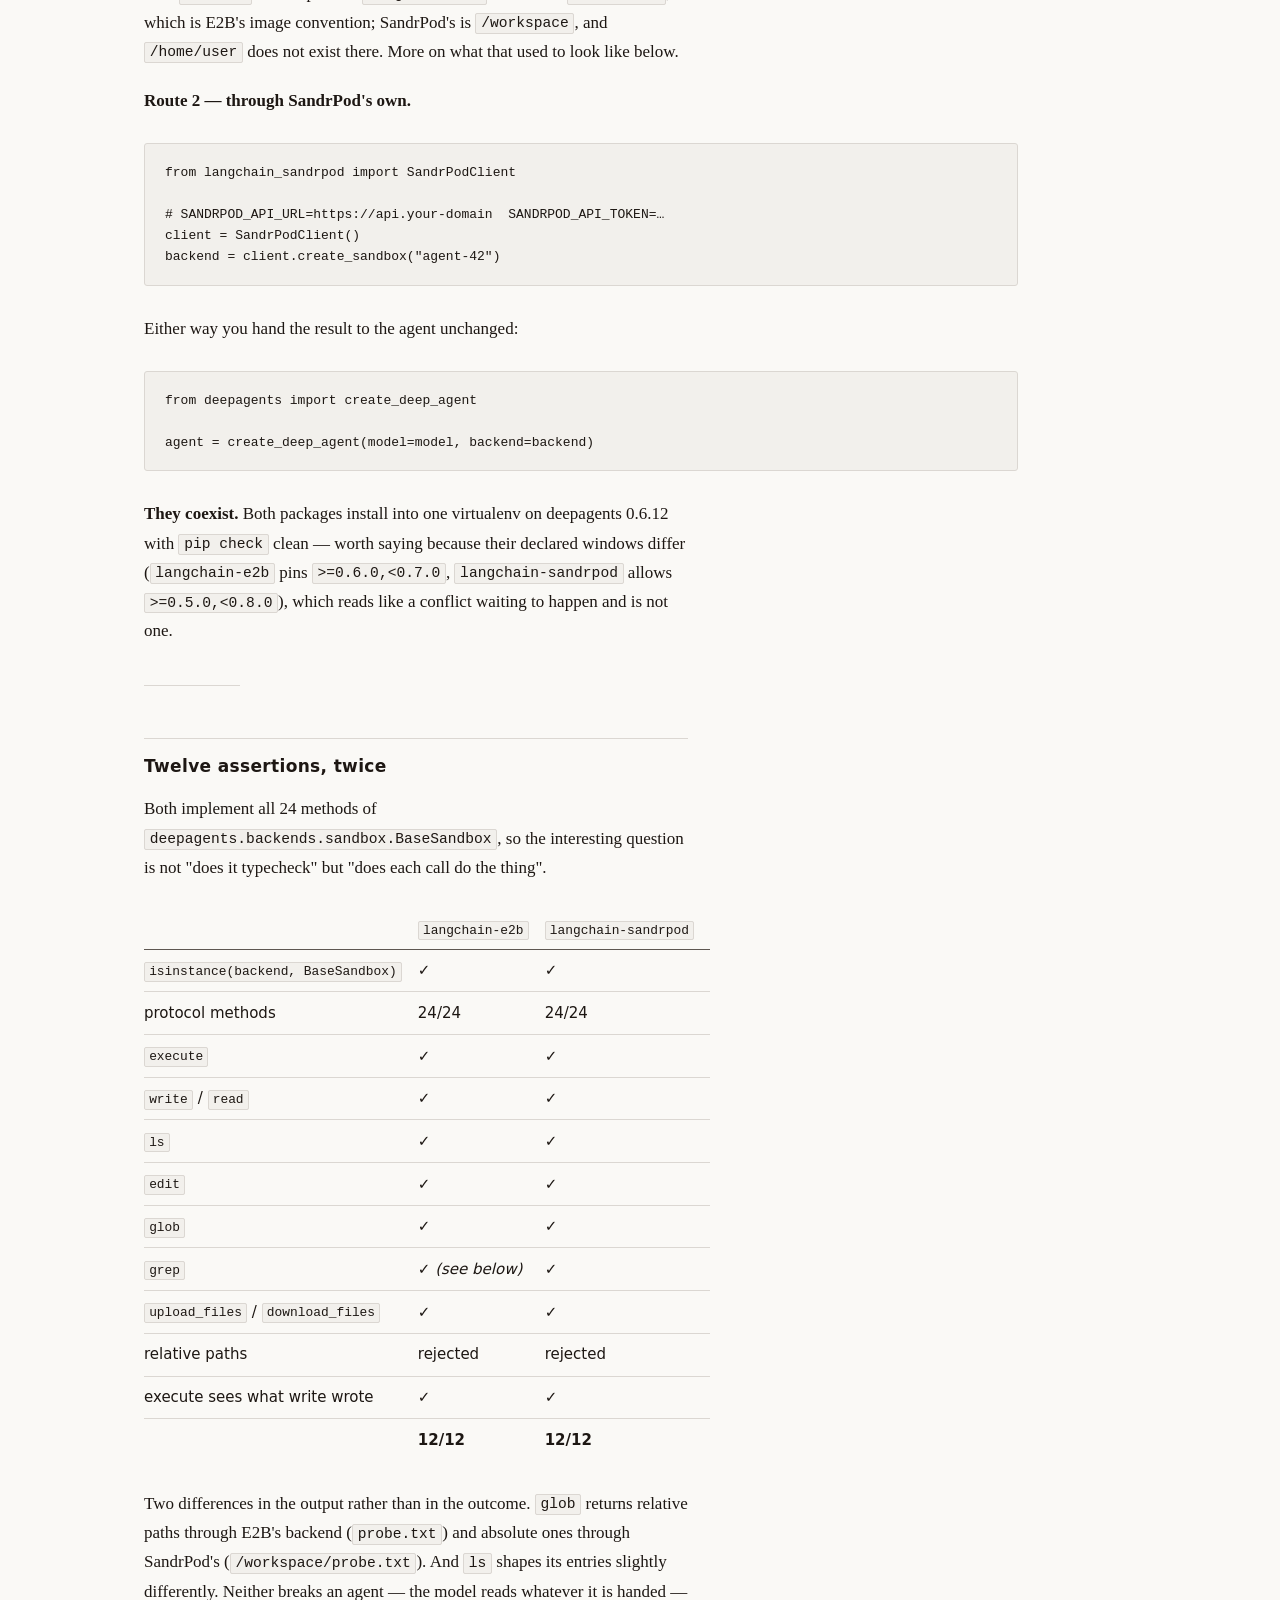
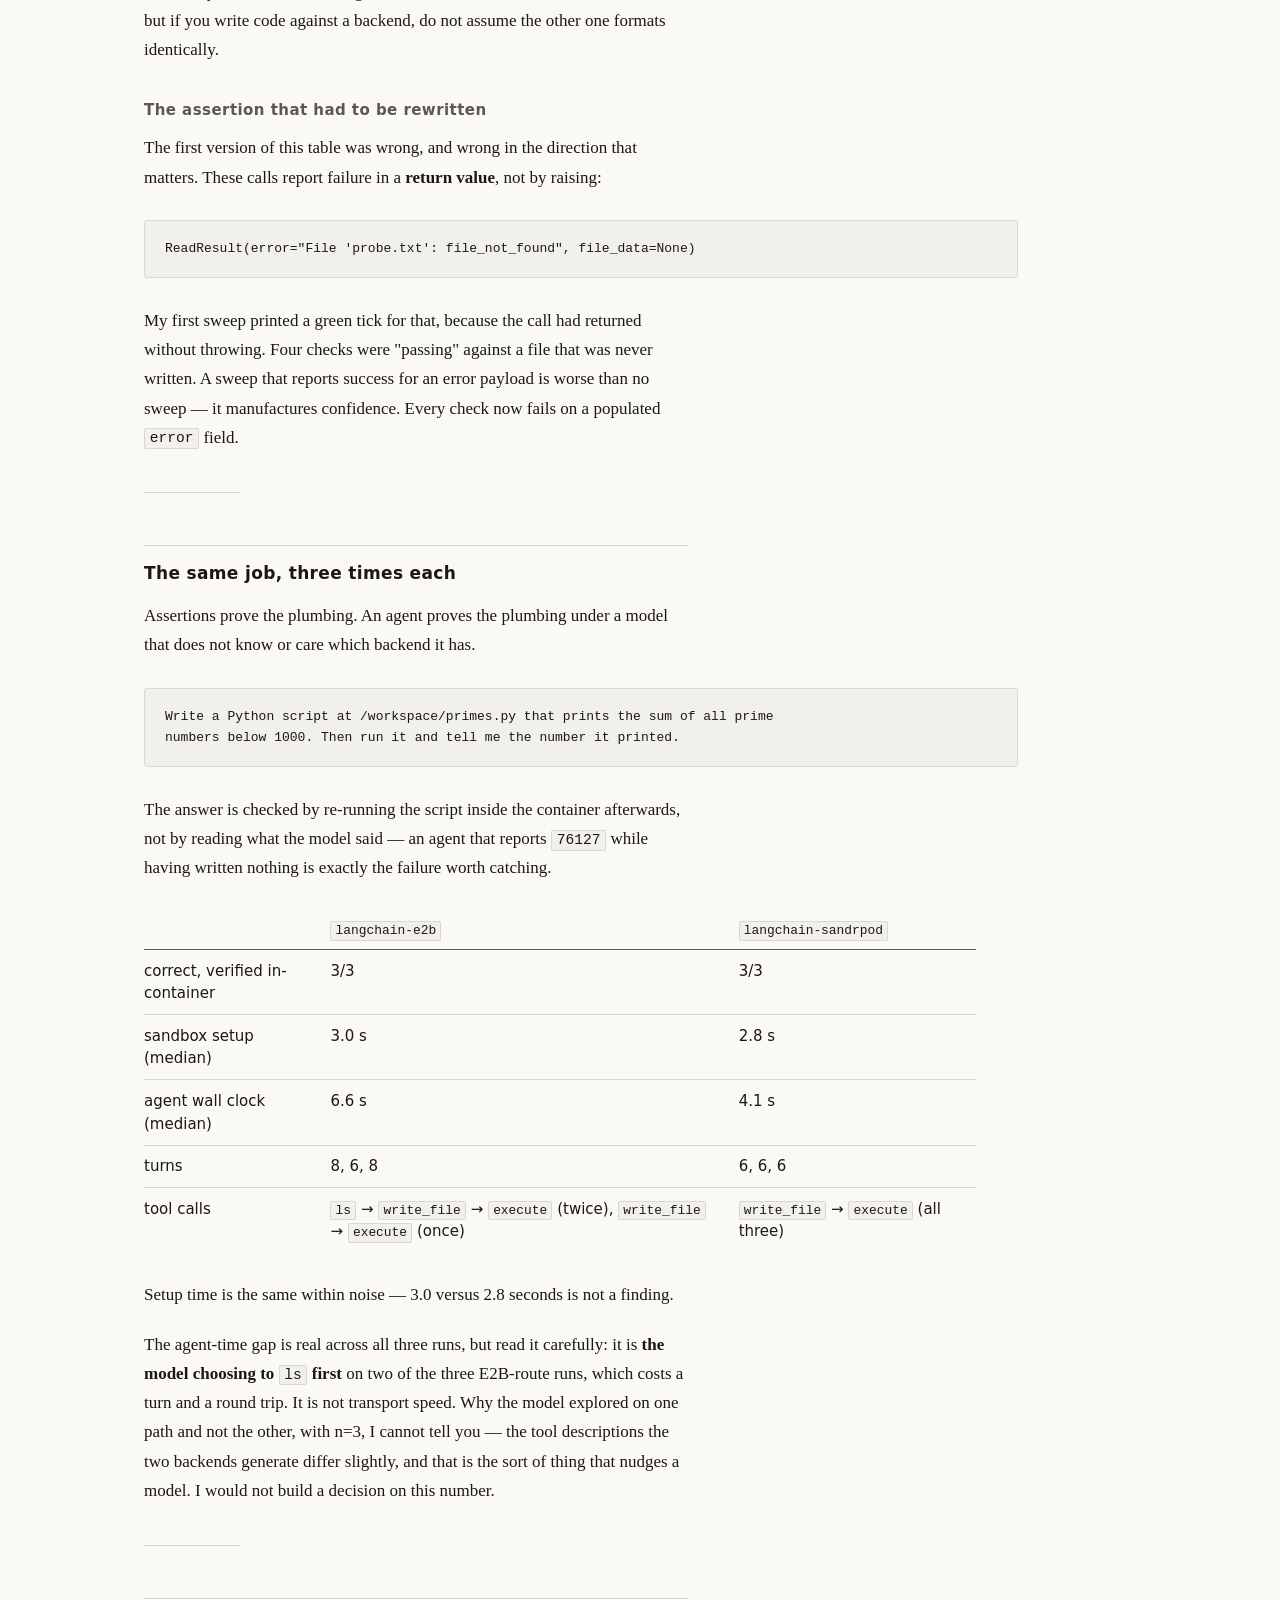
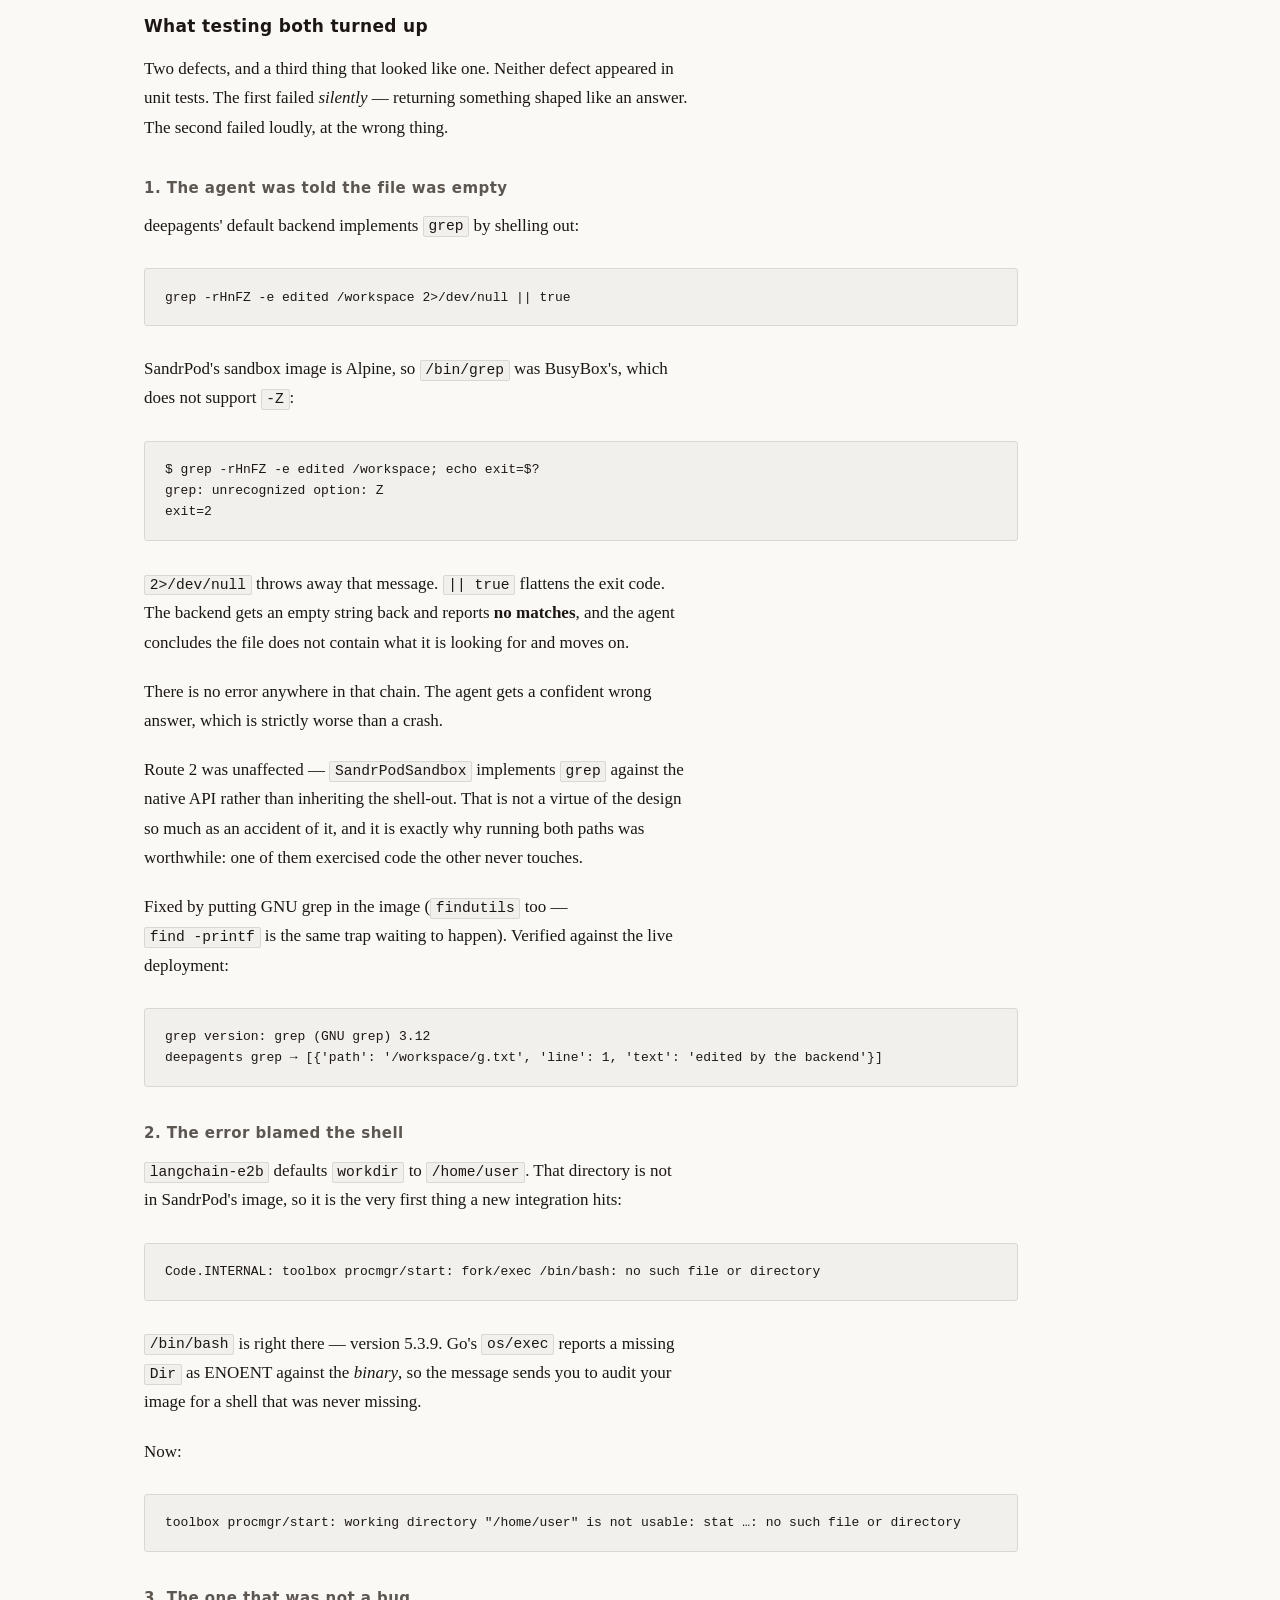
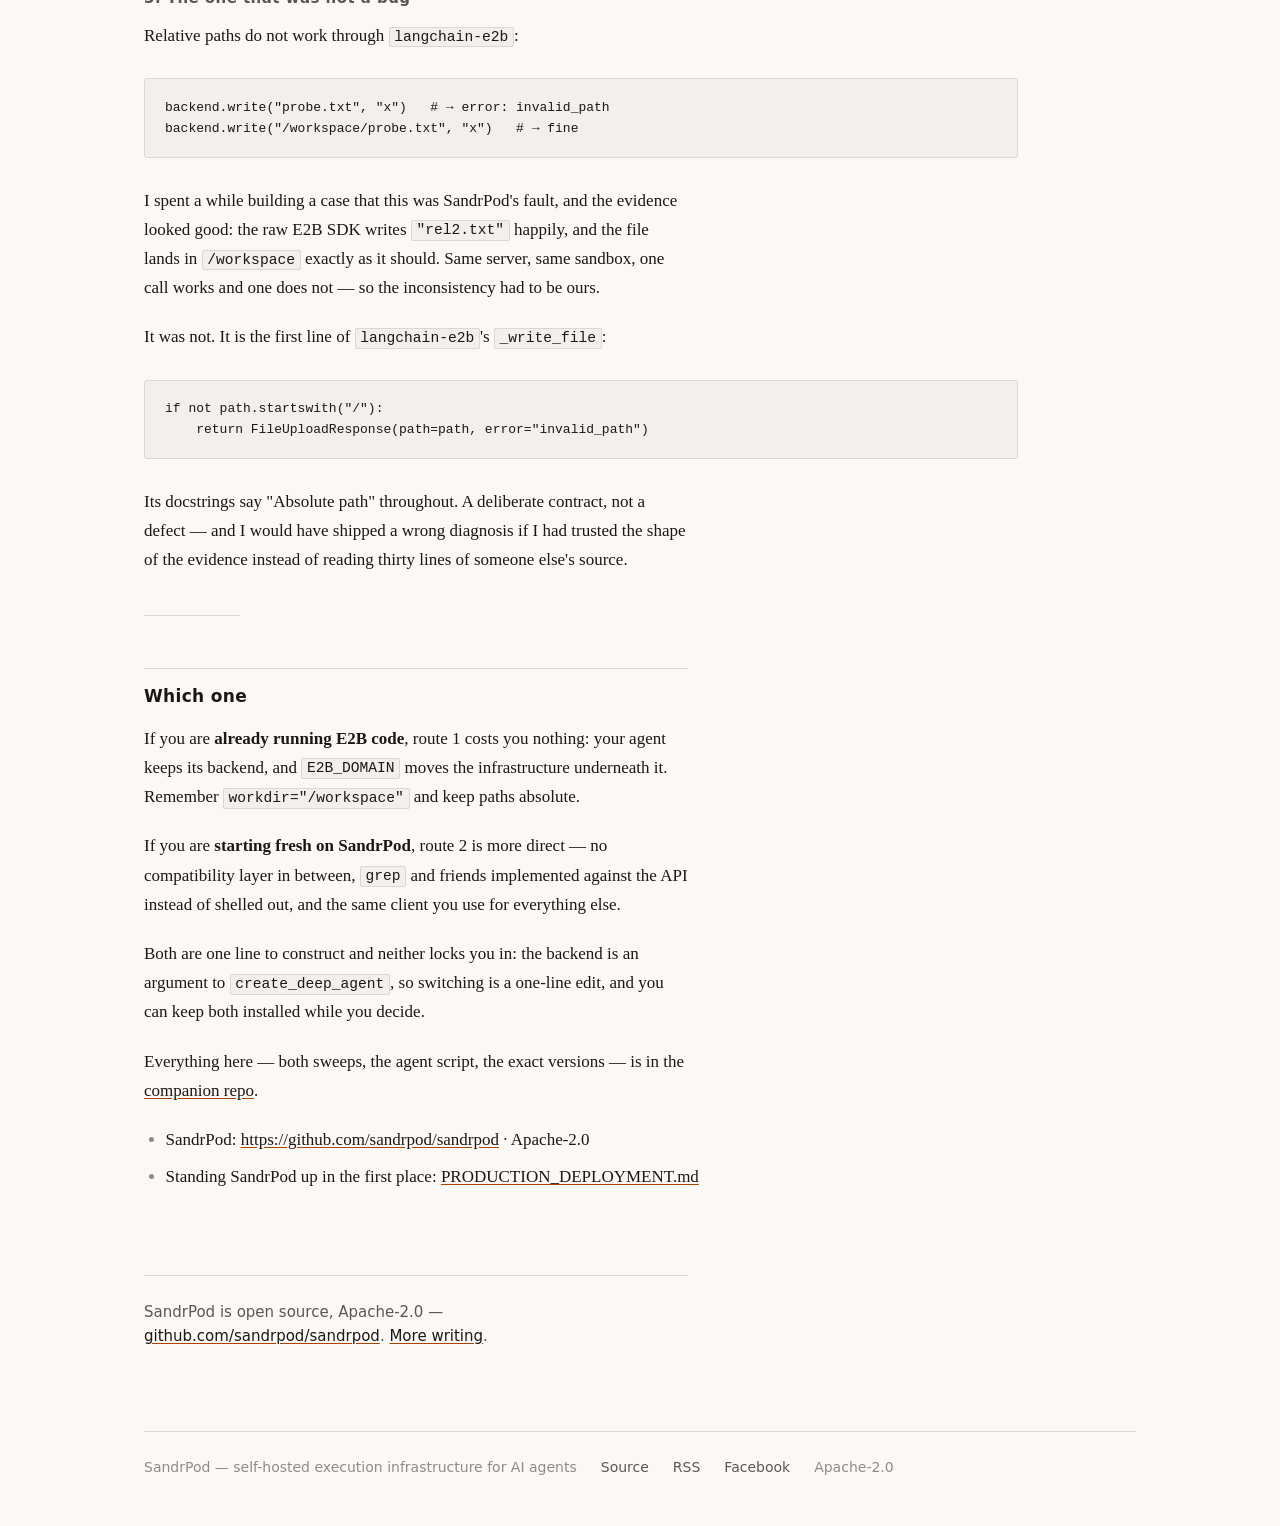
==== commit 0533c70c: "post: note v0.12.1 re-verification on the other two articles" ====
--- a/deepagents-sandbox-backends/index.html
+++ b/deepagents-sandbox-backends/index.html
@@ -24,7 +24,7 @@
 <meta name="twitter:image:alt" content="Two ways to give a deepagents agent a sandbox you own — SandrPod">
 <link rel="alternate" type="application/rss+xml" title="SandrPod" href="https://blog.sandrpod.com/feed.xml">
 <link rel="stylesheet" href="/style.css">
-<script type="application/ld+json">{"@context": "https://schema.org", "@type": "BlogPosting", "headline": "Two ways to give a deepagents agent a sandbox you own", "description": "langchain-e2b and langchain-sandrpod, same twelve assertions down each path. Both pass. Testing both is what found two defects, both of them mine, and a third thing that only looked like one.", "inLanguage": "en", "image": ["https://blog.sandrpod.com/og/deepagents-sandbox-backends.png"], "datePublished": "2026-08-06", "dateModified": "2026-08-31", "mainEntityOfPage": {"@type": "WebPage", "@id": "https://blog.sandrpod.com/deepagents-sandbox-backends/"}, "author": {"@type": "Organization", "name": "SandrPod", "url": "https://github.com/sandrpod/sandrpod"}, "publisher": {"@type": "Organization", "name": "SandrPod", "url": "https://blog.sandrpod.com/"}}</script>
+<script type="application/ld+json">{"@context": "https://schema.org", "@type": "BlogPosting", "headline": "Two ways to give a deepagents agent a sandbox you own", "description": "langchain-e2b and langchain-sandrpod, same twelve assertions down each path. Both pass. Testing both is what found two defects, both of them mine, and a third thing that only looked like one.", "inLanguage": "en", "image": ["https://blog.sandrpod.com/og/deepagents-sandbox-backends.png"], "datePublished": "2026-08-06", "dateModified": "2026-11-19", "mainEntityOfPage": {"@type": "WebPage", "@id": "https://blog.sandrpod.com/deepagents-sandbox-backends/"}, "author": {"@type": "Organization", "name": "SandrPod", "url": "https://github.com/sandrpod/sandrpod"}, "publisher": {"@type": "Organization", "name": "SandrPod", "url": "https://blog.sandrpod.com/"}}</script>
 <script>(function(){try{var t=localStorage.getItem("theme");if(t)document.documentElement.setAttribute("data-theme",t)}catch(e){}})()</script>
 </head>
 <body>
@@ -70,6 +70,10 @@
 SandrPod v0.5.3 — the version these numbers were measured against.
 v0.5.4 and v0.5.5 followed with resource-leak fixes, neither of which
 changes any behaviour measured here.</p>
+<p>Re-run on <strong>v0.12.1</strong> (2026-11-19): both backend sweeps
+still pass <strong>12/12</strong>, with the same output differences. The
+agent timings in the table remain the v0.5.3 measurement — that half was
+not re-run.</p>
 <hr />
 <h2 id="the-two-wirings">The two wirings</h2>
 <p><strong>Route 1 — through E2B's backend.</strong> You build a normal
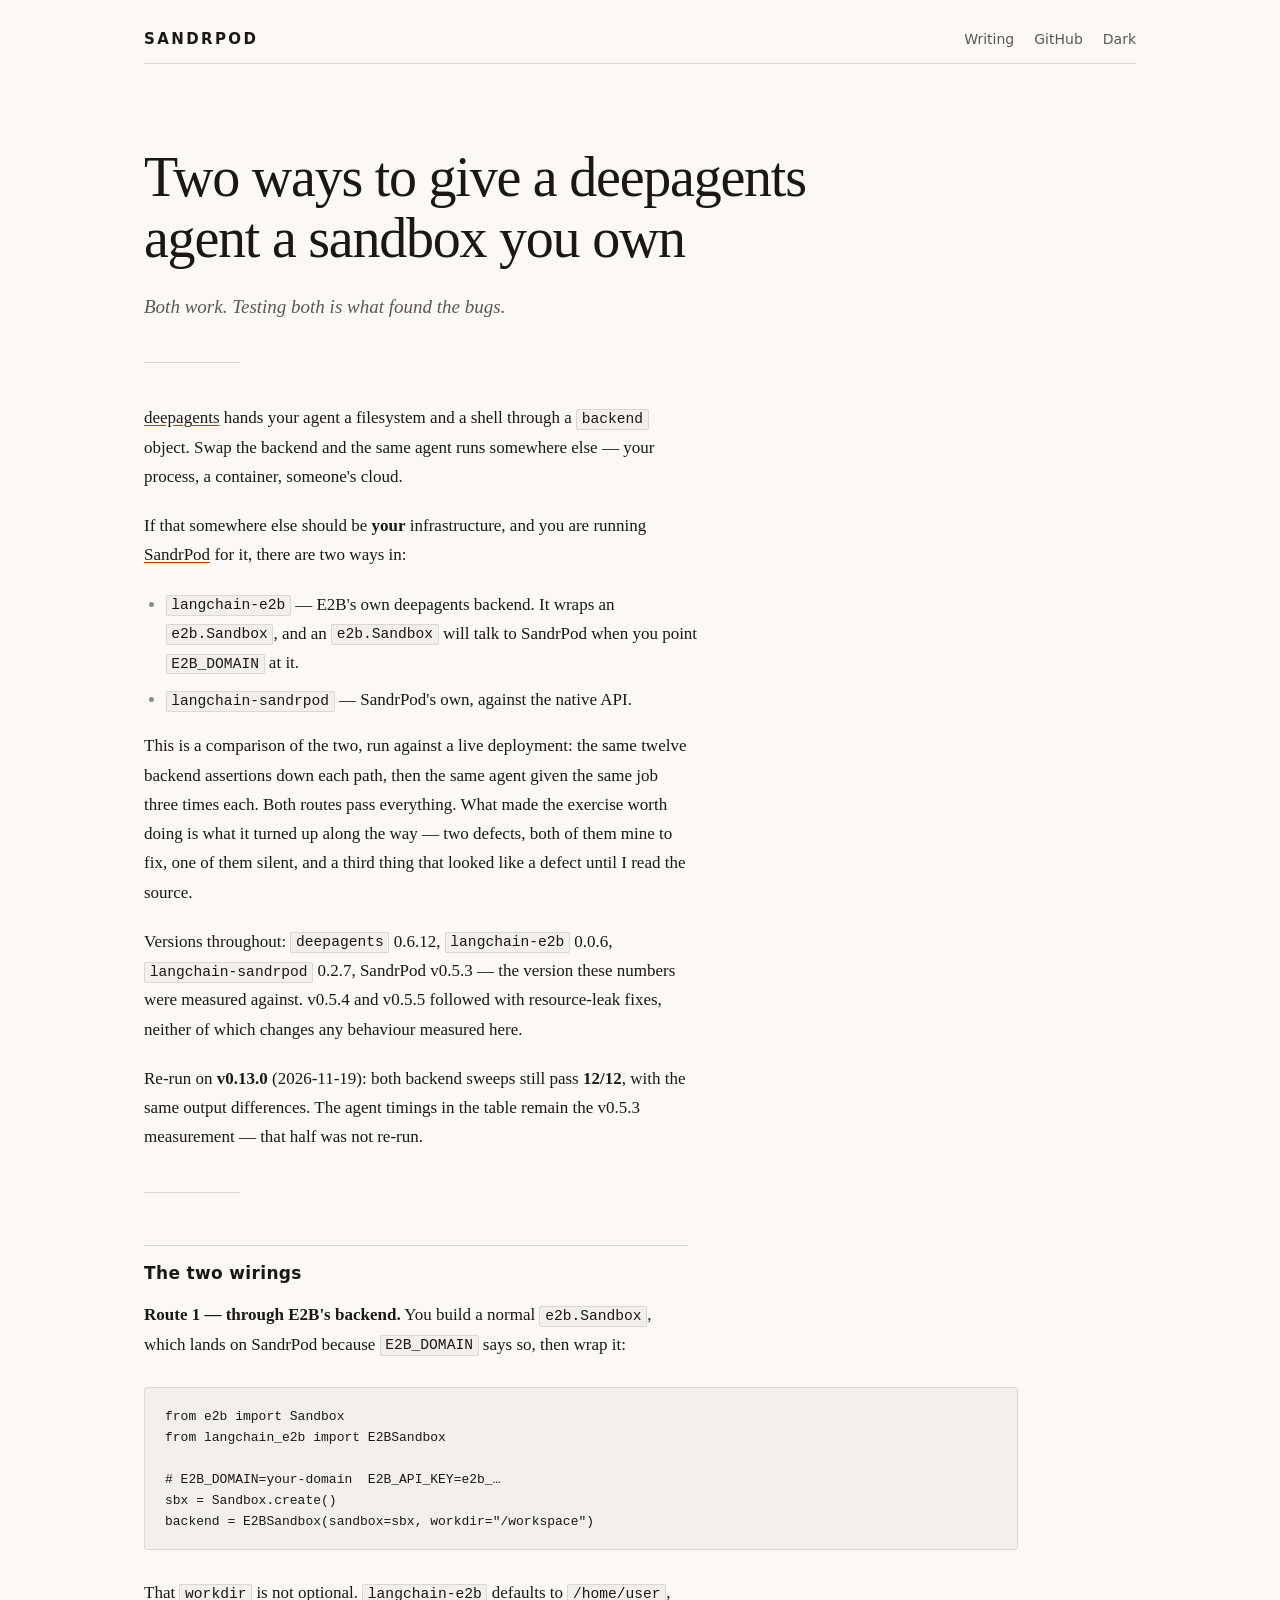
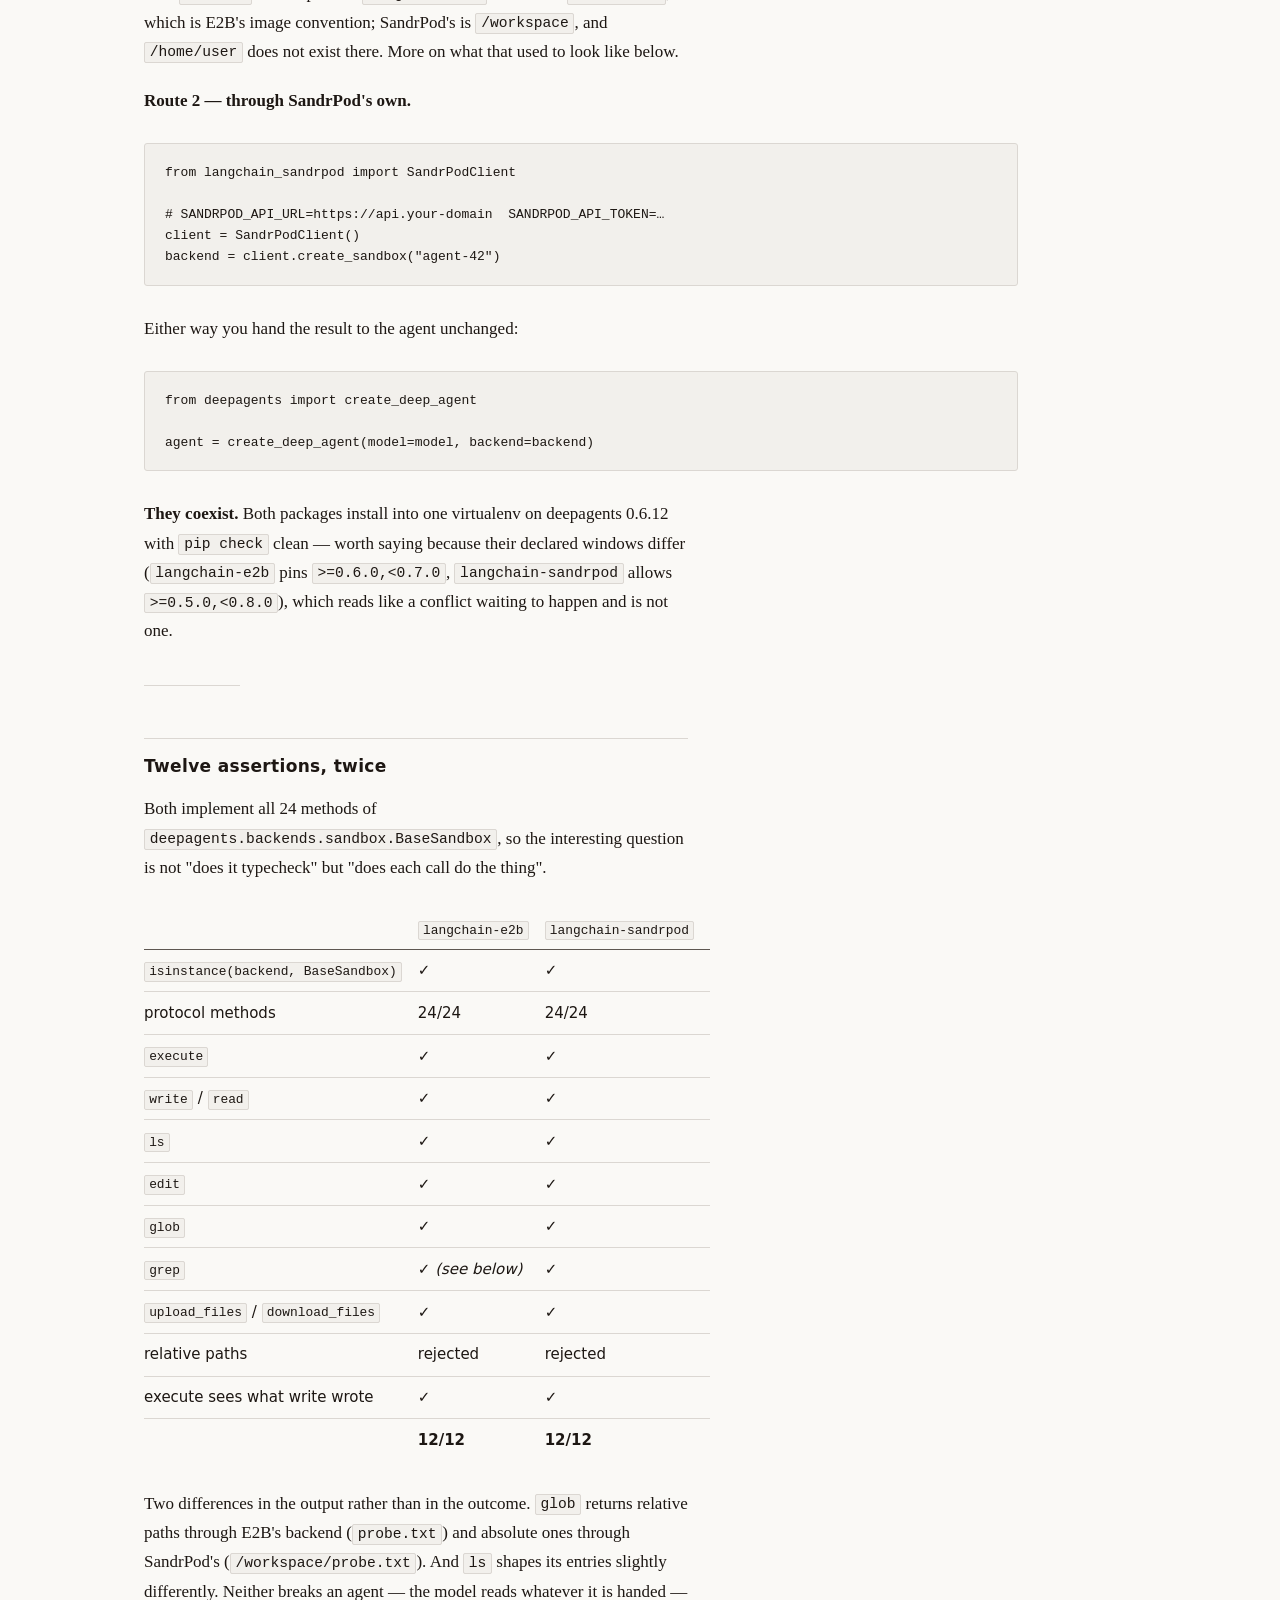
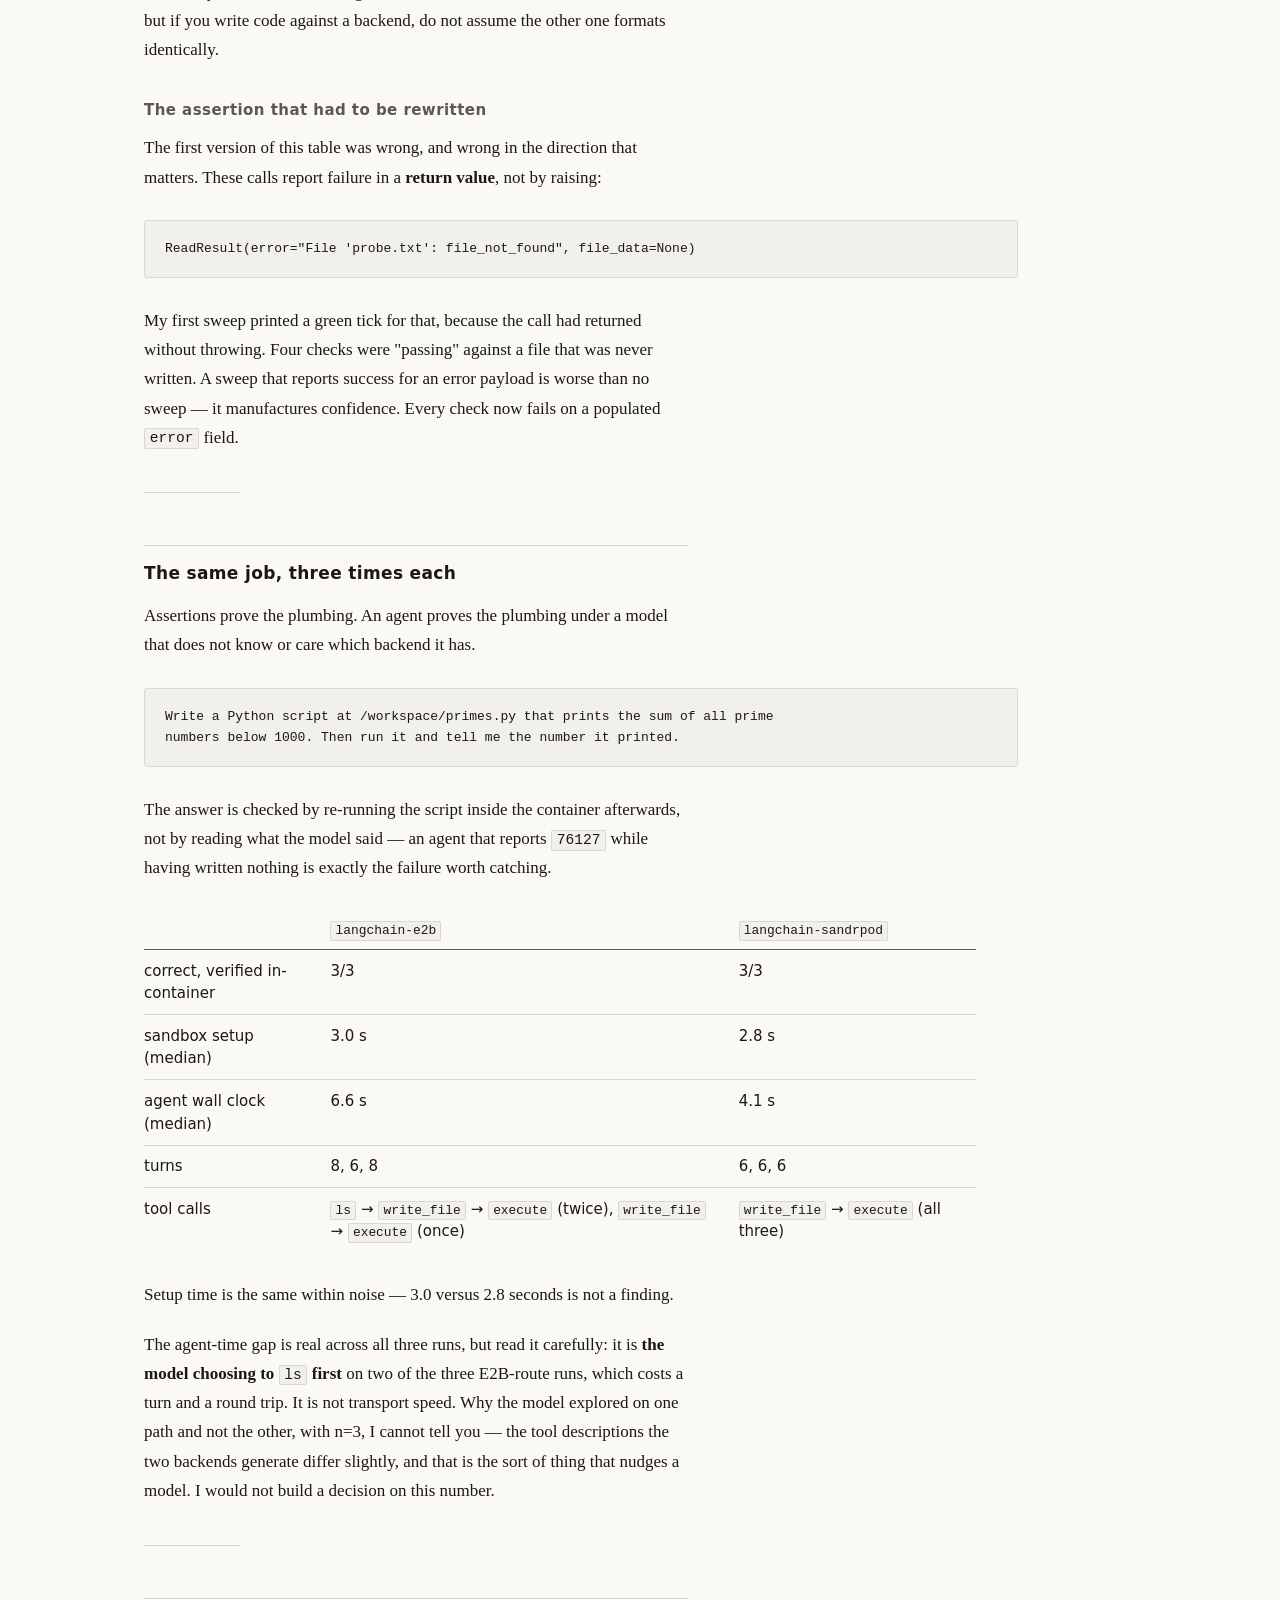
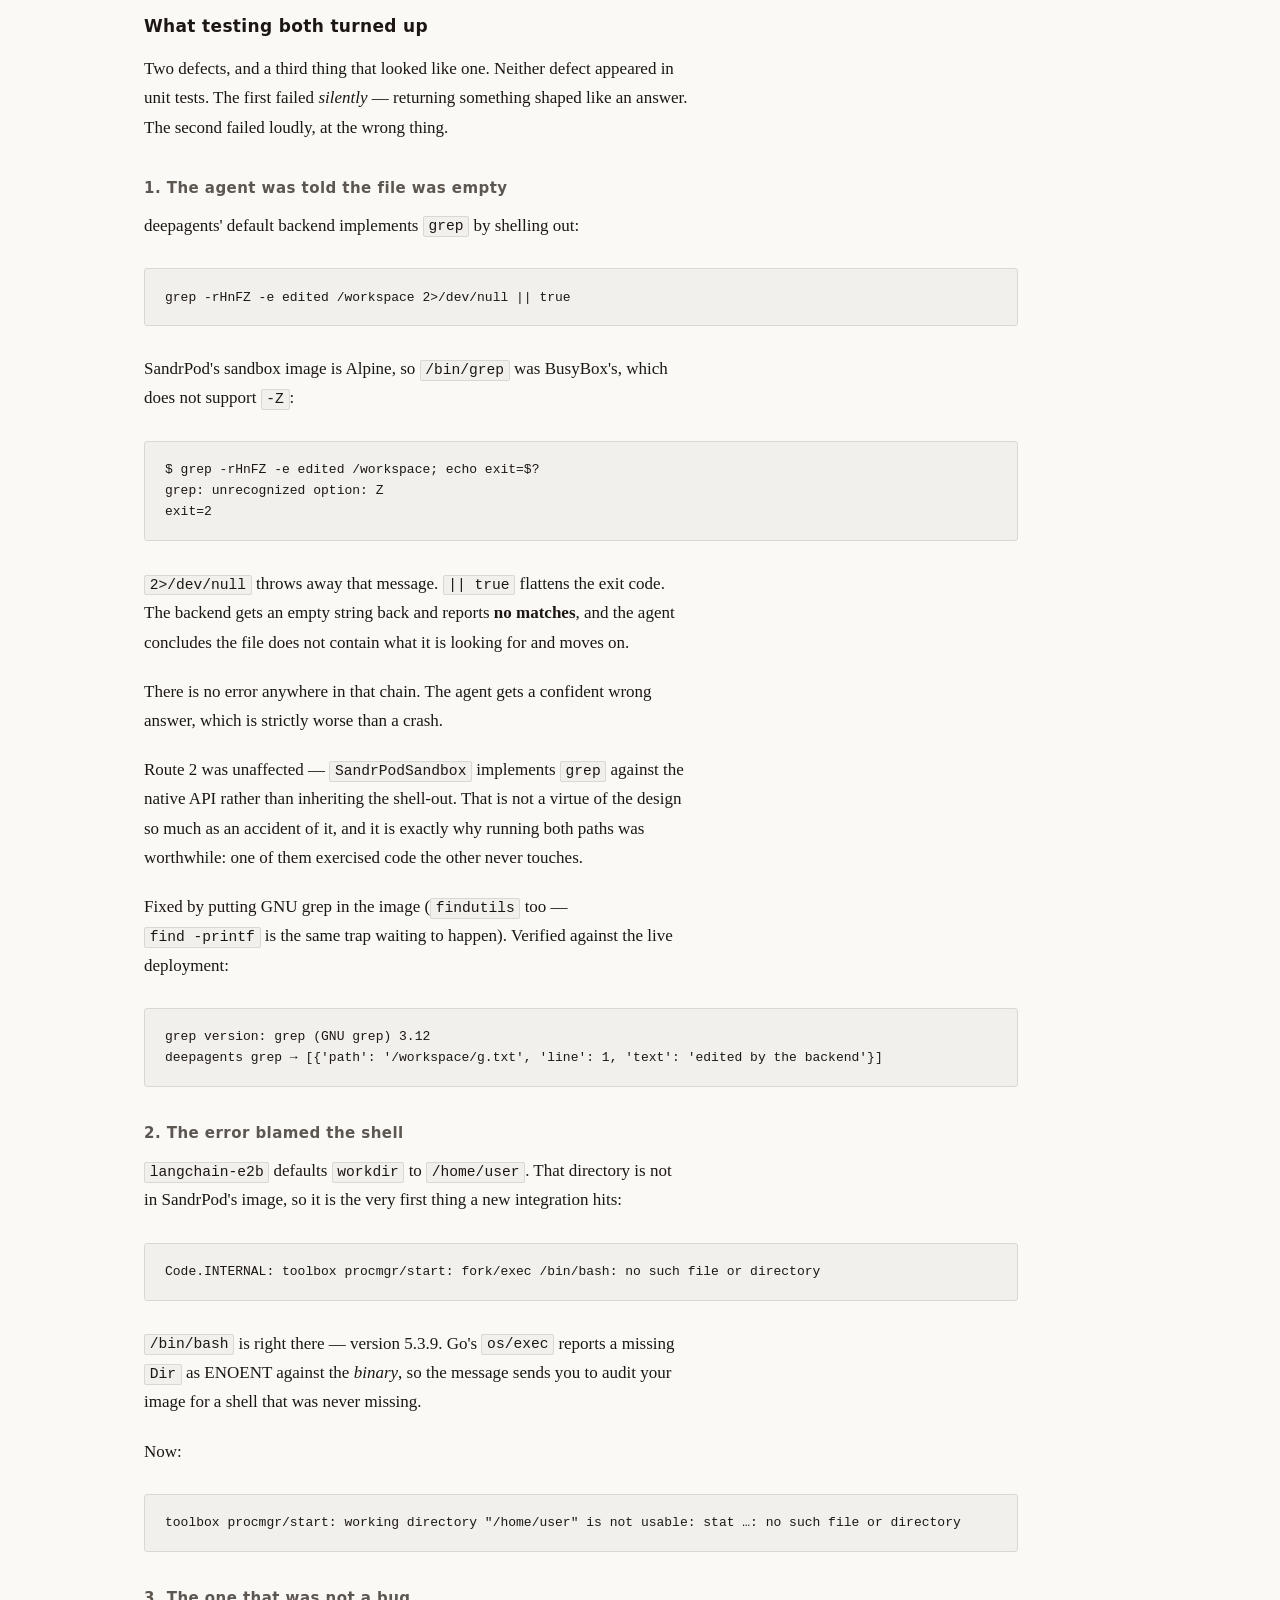
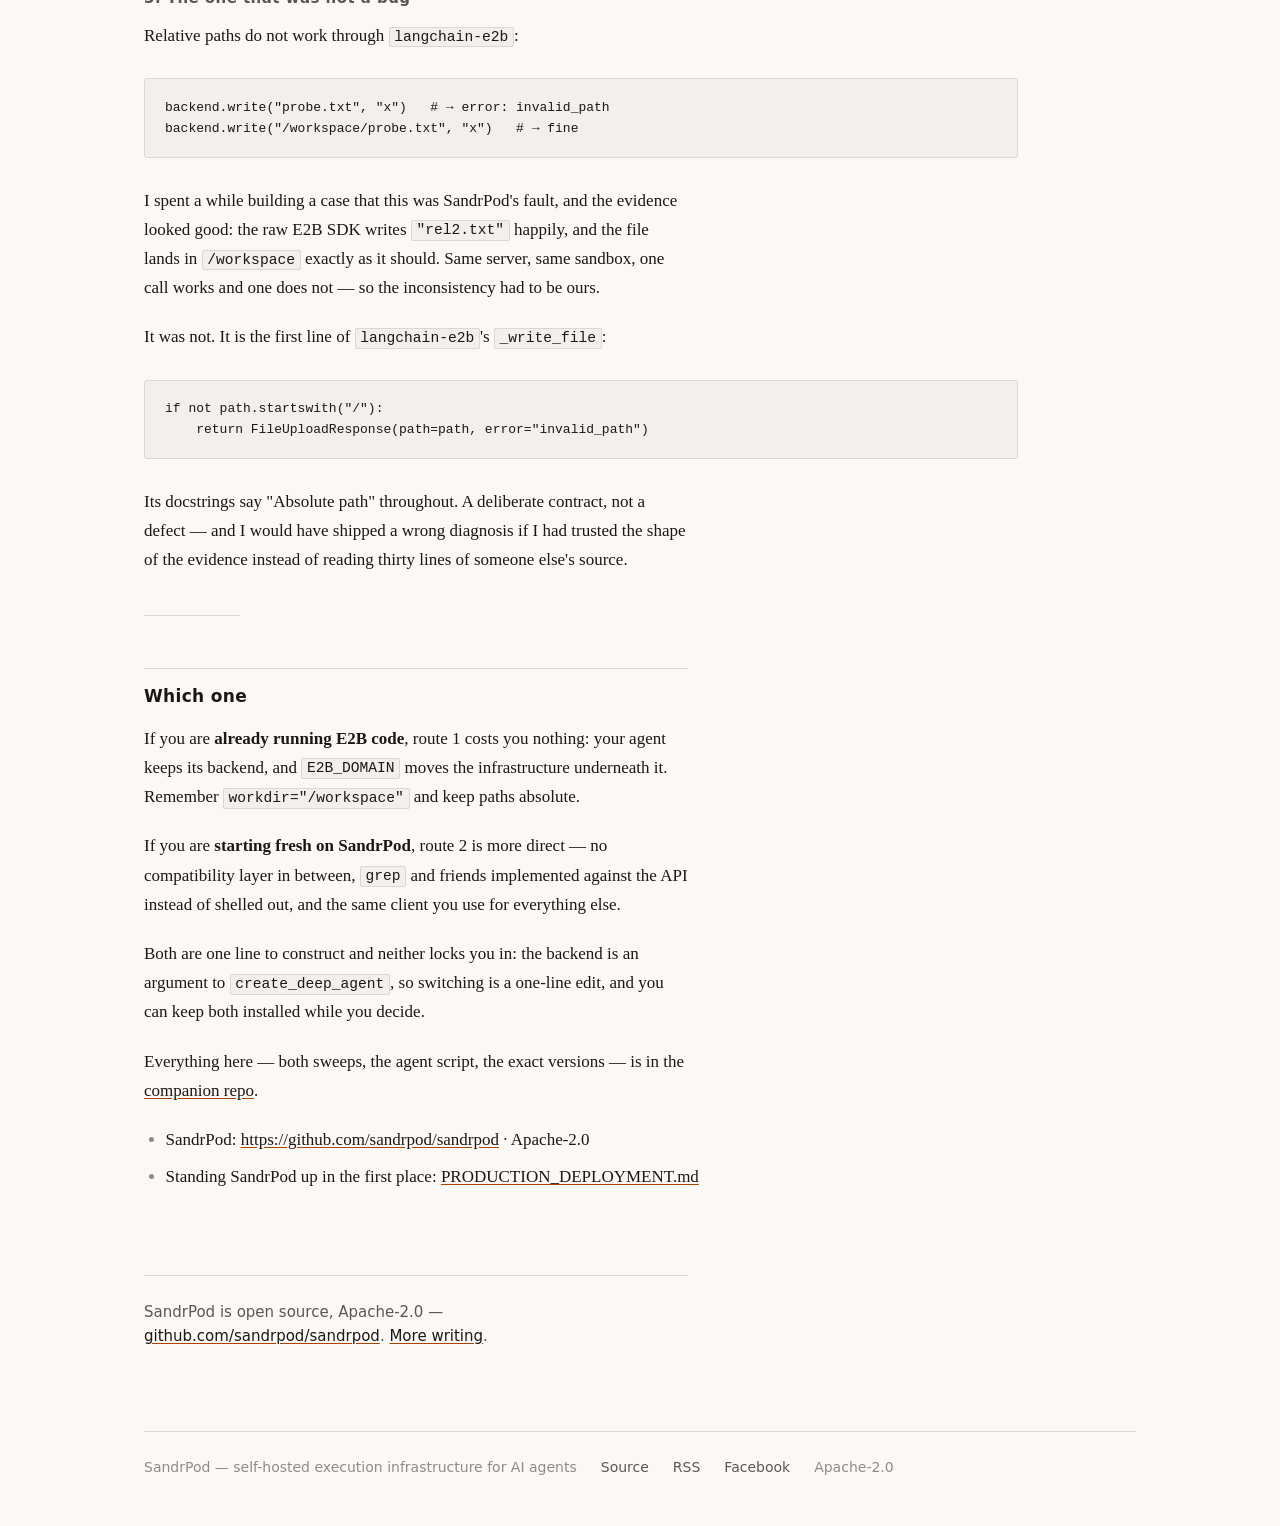
==== commit 5f1f1b5f: "post: pin the E2B walkthrough to v0.13.0" ====
--- a/deepagents-sandbox-backends/index.html
+++ b/deepagents-sandbox-backends/index.html
@@ -24,7 +24,7 @@
 <meta name="twitter:image:alt" content="Two ways to give a deepagents agent a sandbox you own — SandrPod">
 <link rel="alternate" type="application/rss+xml" title="SandrPod" href="https://blog.sandrpod.com/feed.xml">
 <link rel="stylesheet" href="/style.css">
-<script type="application/ld+json">{"@context": "https://schema.org", "@type": "BlogPosting", "headline": "Two ways to give a deepagents agent a sandbox you own", "description": "langchain-e2b and langchain-sandrpod, same twelve assertions down each path. Both pass. Testing both is what found two defects, both of them mine, and a third thing that only looked like one.", "inLanguage": "en", "image": ["https://blog.sandrpod.com/og/deepagents-sandbox-backends.png"], "datePublished": "2026-08-06", "dateModified": "2026-11-19", "mainEntityOfPage": {"@type": "WebPage", "@id": "https://blog.sandrpod.com/deepagents-sandbox-backends/"}, "author": {"@type": "Organization", "name": "SandrPod", "url": "https://github.com/sandrpod/sandrpod"}, "publisher": {"@type": "Organization", "name": "SandrPod", "url": "https://blog.sandrpod.com/"}}</script>
+<script type="application/ld+json">{"@context": "https://schema.org", "@type": "BlogPosting", "headline": "Two ways to give a deepagents agent a sandbox you own", "description": "langchain-e2b and langchain-sandrpod, same twelve assertions down each path. Both pass. Testing both is what found two defects, both of them mine, and a third thing that only looked like one.", "inLanguage": "en", "image": ["https://blog.sandrpod.com/og/deepagents-sandbox-backends.png"], "datePublished": "2026-08-06", "dateModified": "2026-11-20", "mainEntityOfPage": {"@type": "WebPage", "@id": "https://blog.sandrpod.com/deepagents-sandbox-backends/"}, "author": {"@type": "Organization", "name": "SandrPod", "url": "https://github.com/sandrpod/sandrpod"}, "publisher": {"@type": "Organization", "name": "SandrPod", "url": "https://blog.sandrpod.com/"}}</script>
 <script>(function(){try{var t=localStorage.getItem("theme");if(t)document.documentElement.setAttribute("data-theme",t)}catch(e){}})()</script>
 </head>
 <body>
@@ -70,7 +70,7 @@
 SandrPod v0.5.3 — the version these numbers were measured against.
 v0.5.4 and v0.5.5 followed with resource-leak fixes, neither of which
 changes any behaviour measured here.</p>
-<p>Re-run on <strong>v0.12.1</strong> (2026-11-19): both backend sweeps
+<p>Re-run on <strong>v0.13.0</strong> (2026-11-19): both backend sweeps
 still pass <strong>12/12</strong>, with the same output differences. The
 agent timings in the table remain the v0.5.3 measurement — that half was
 not re-run.</p>
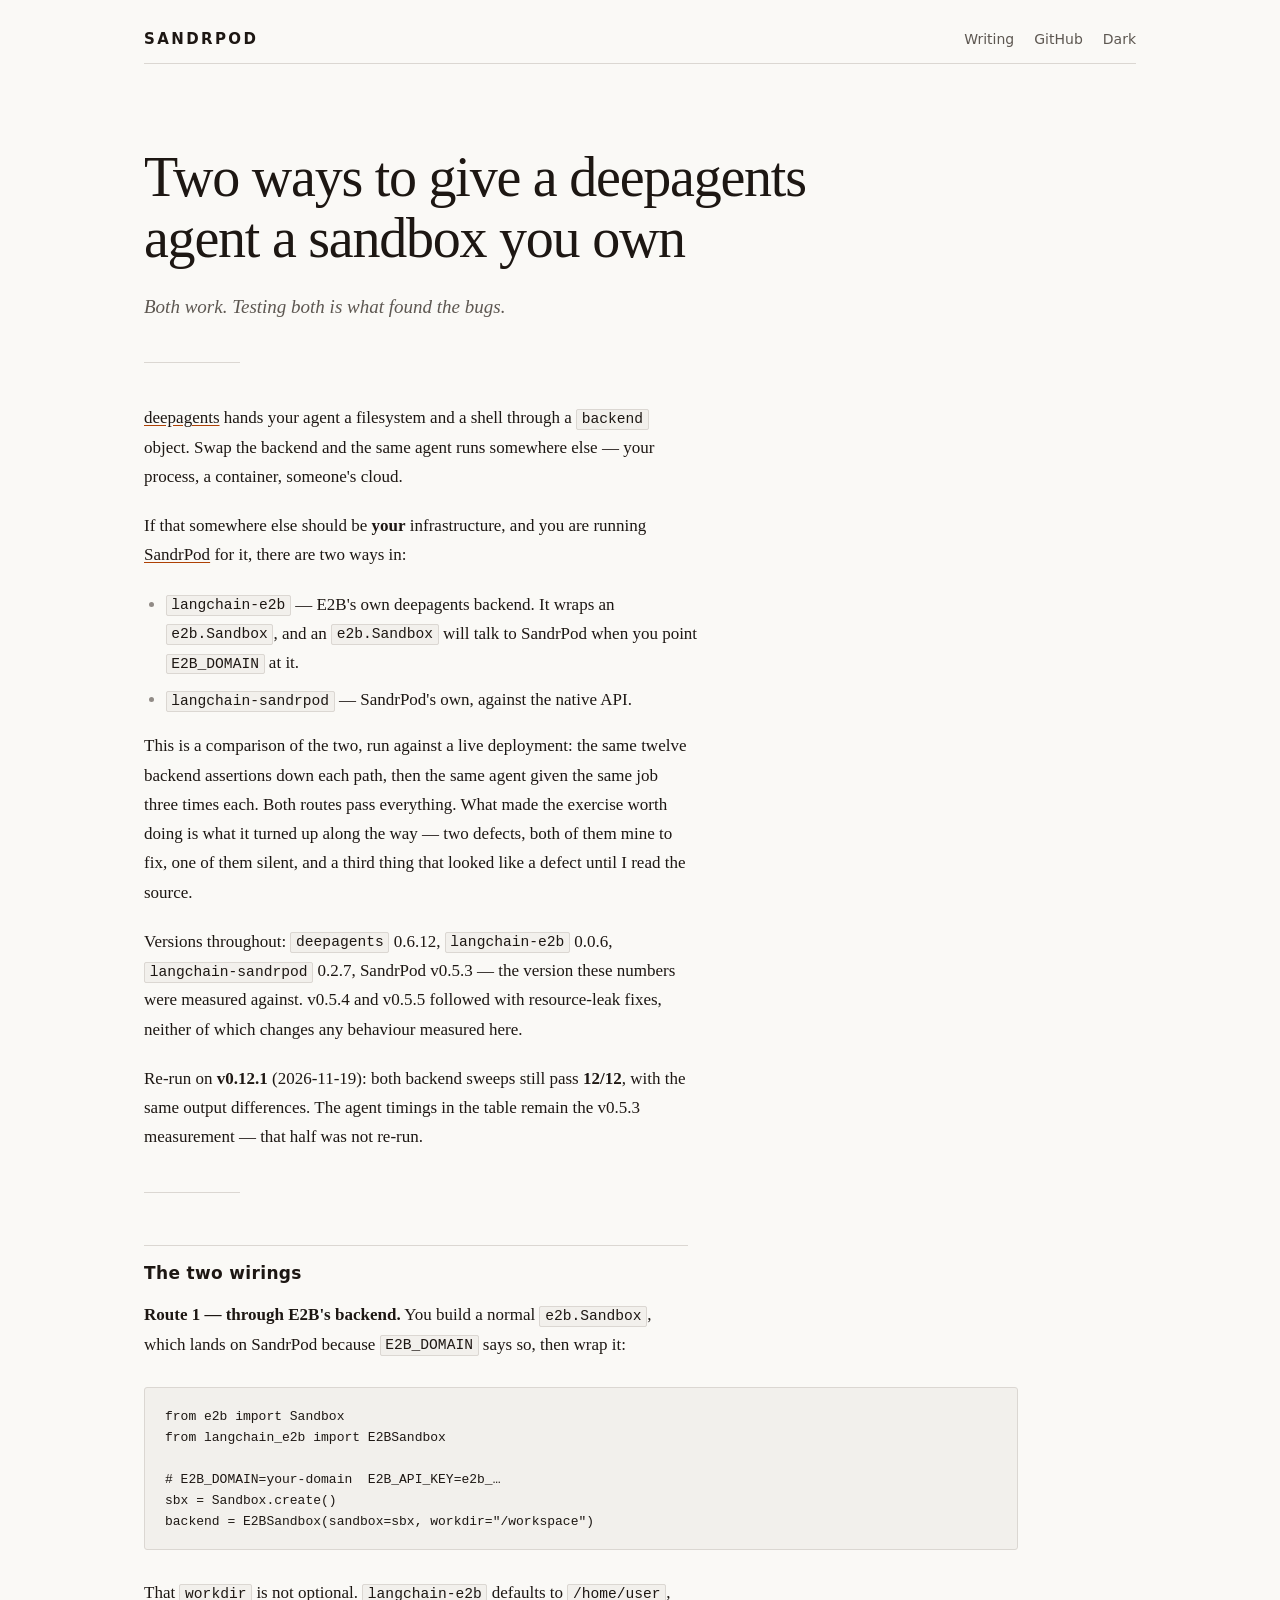
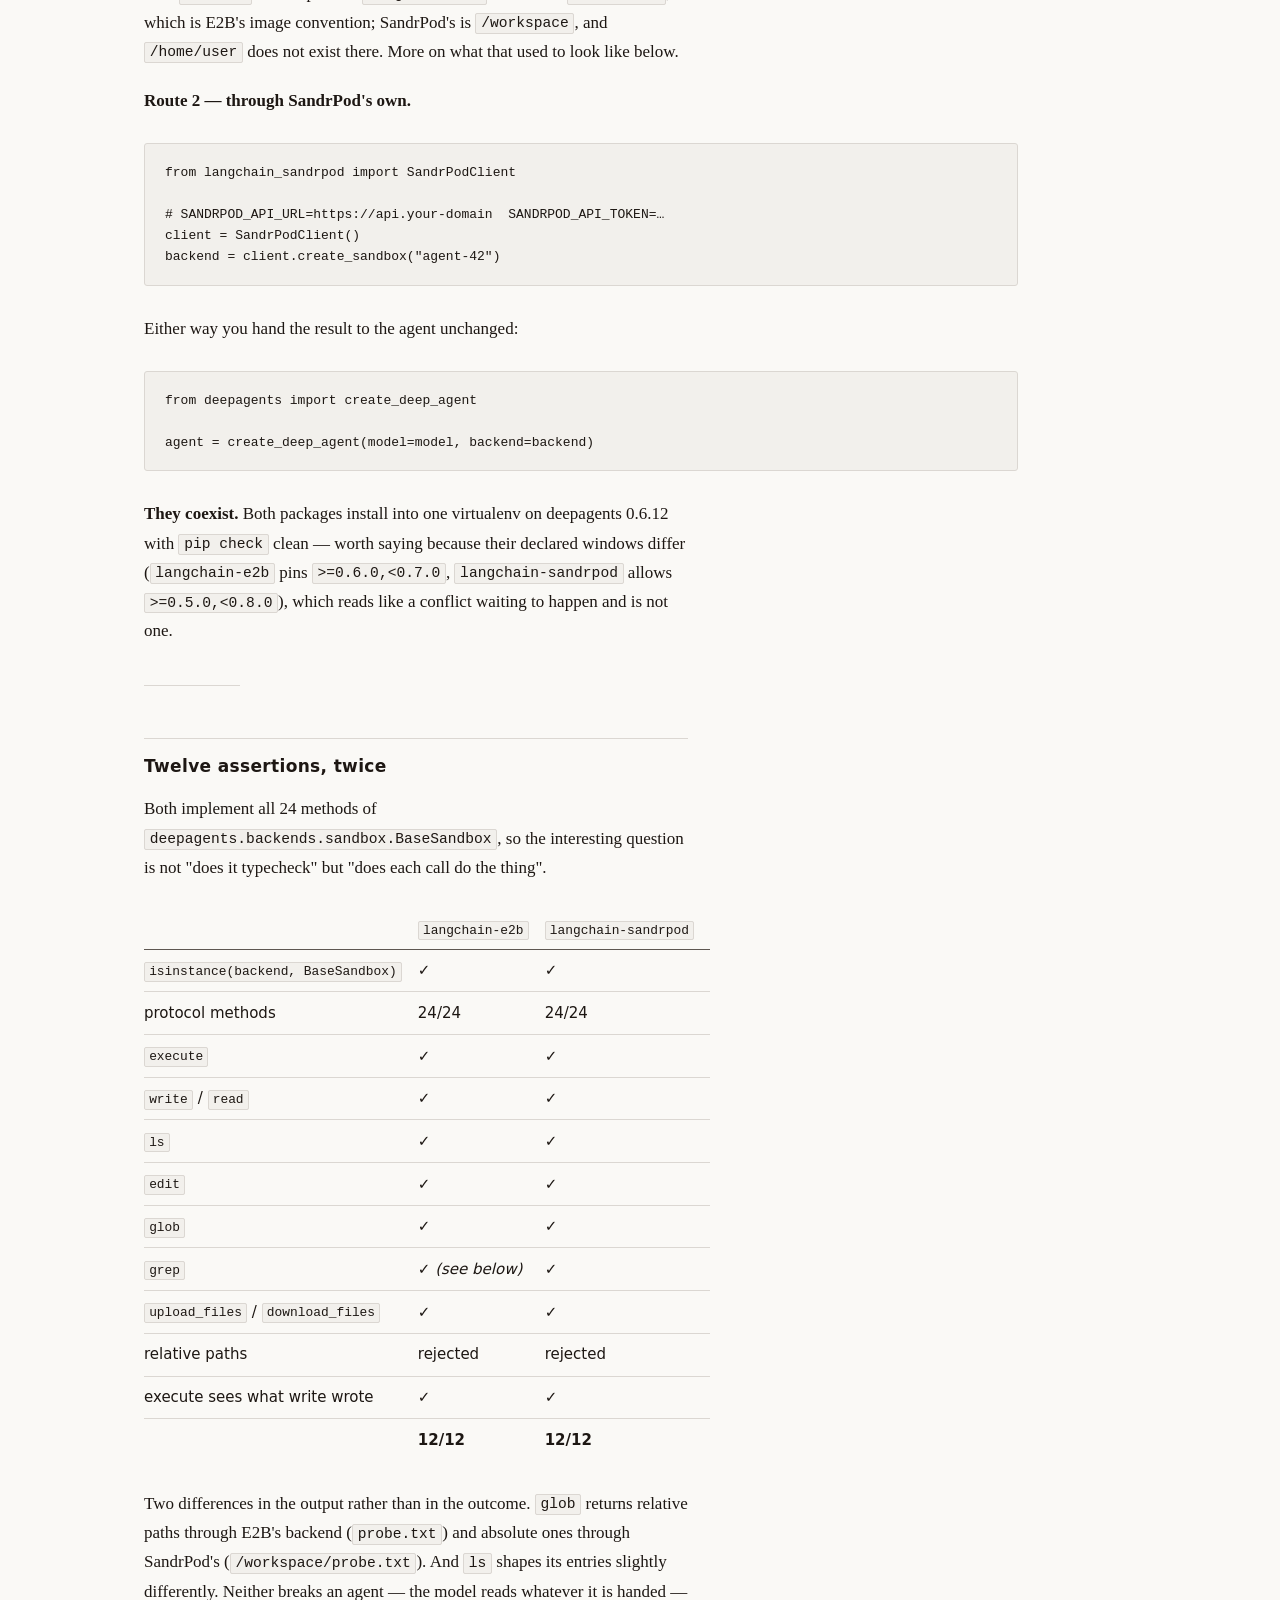
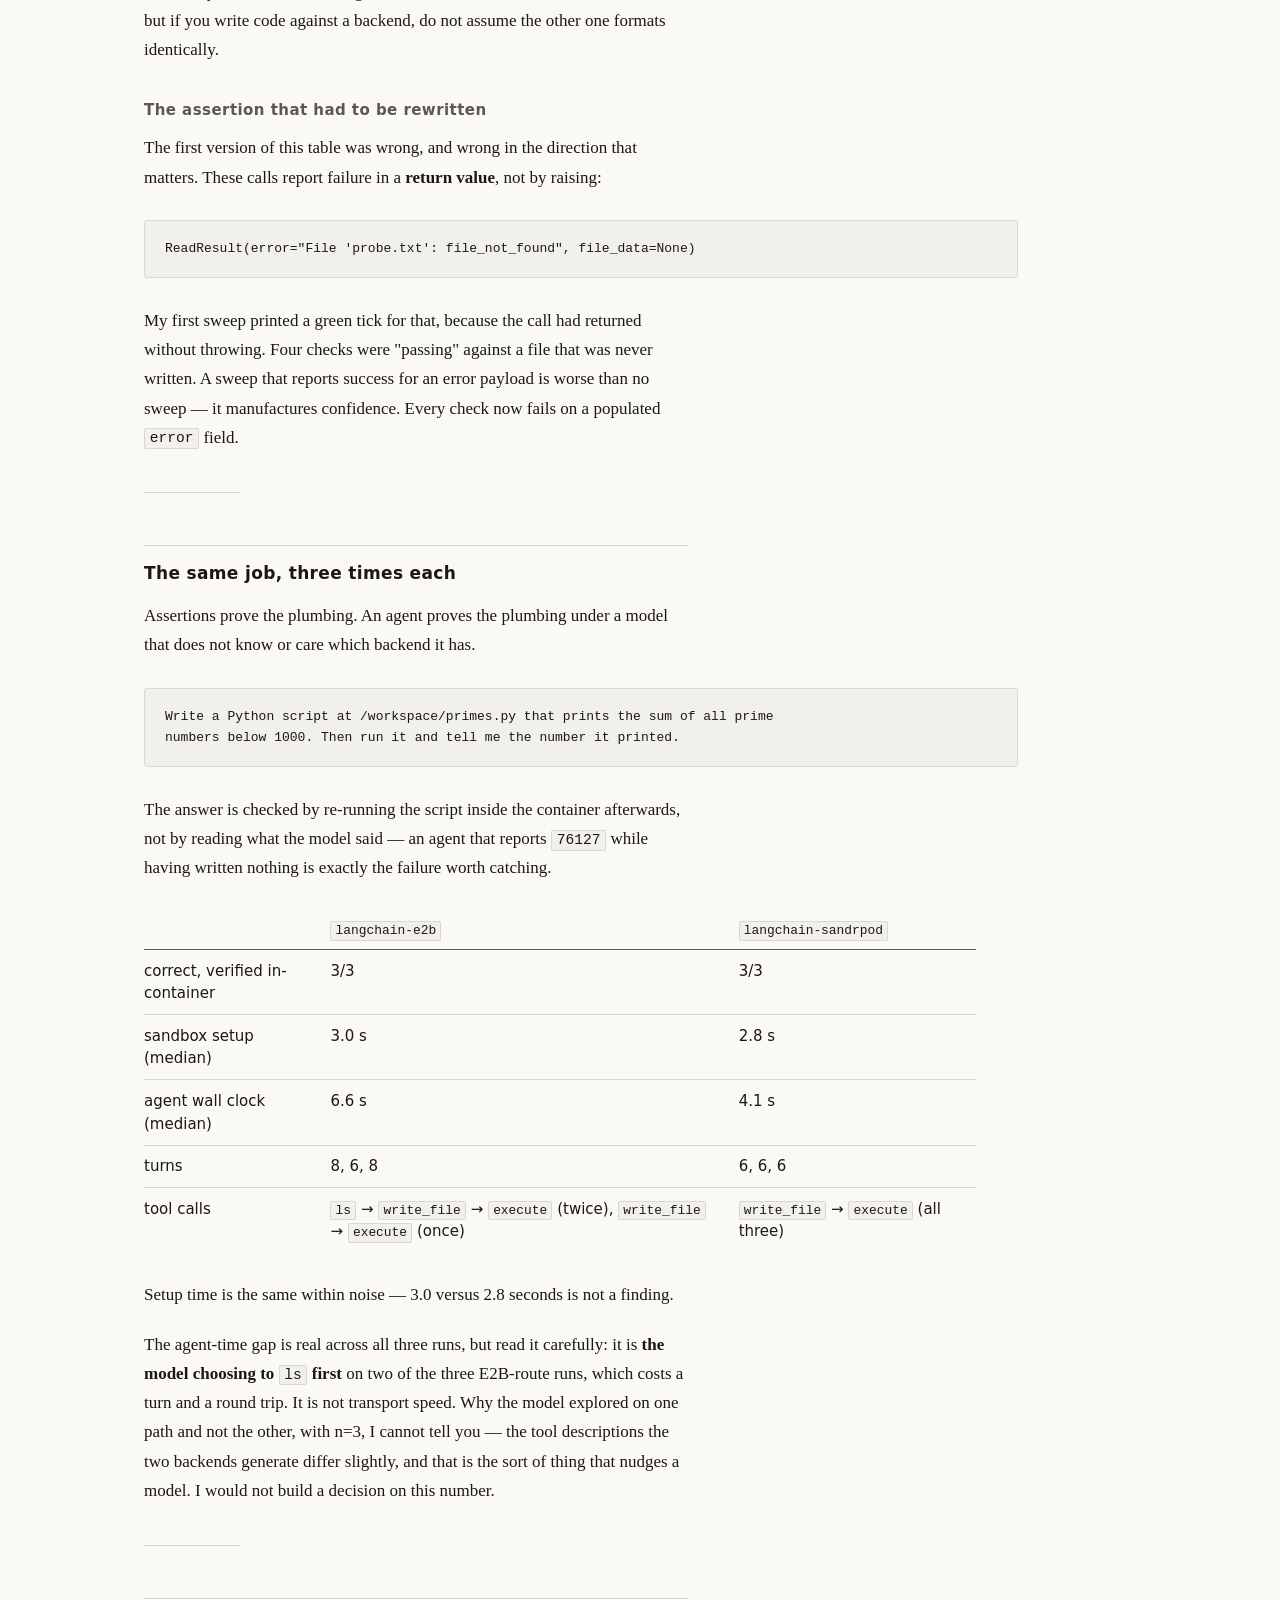
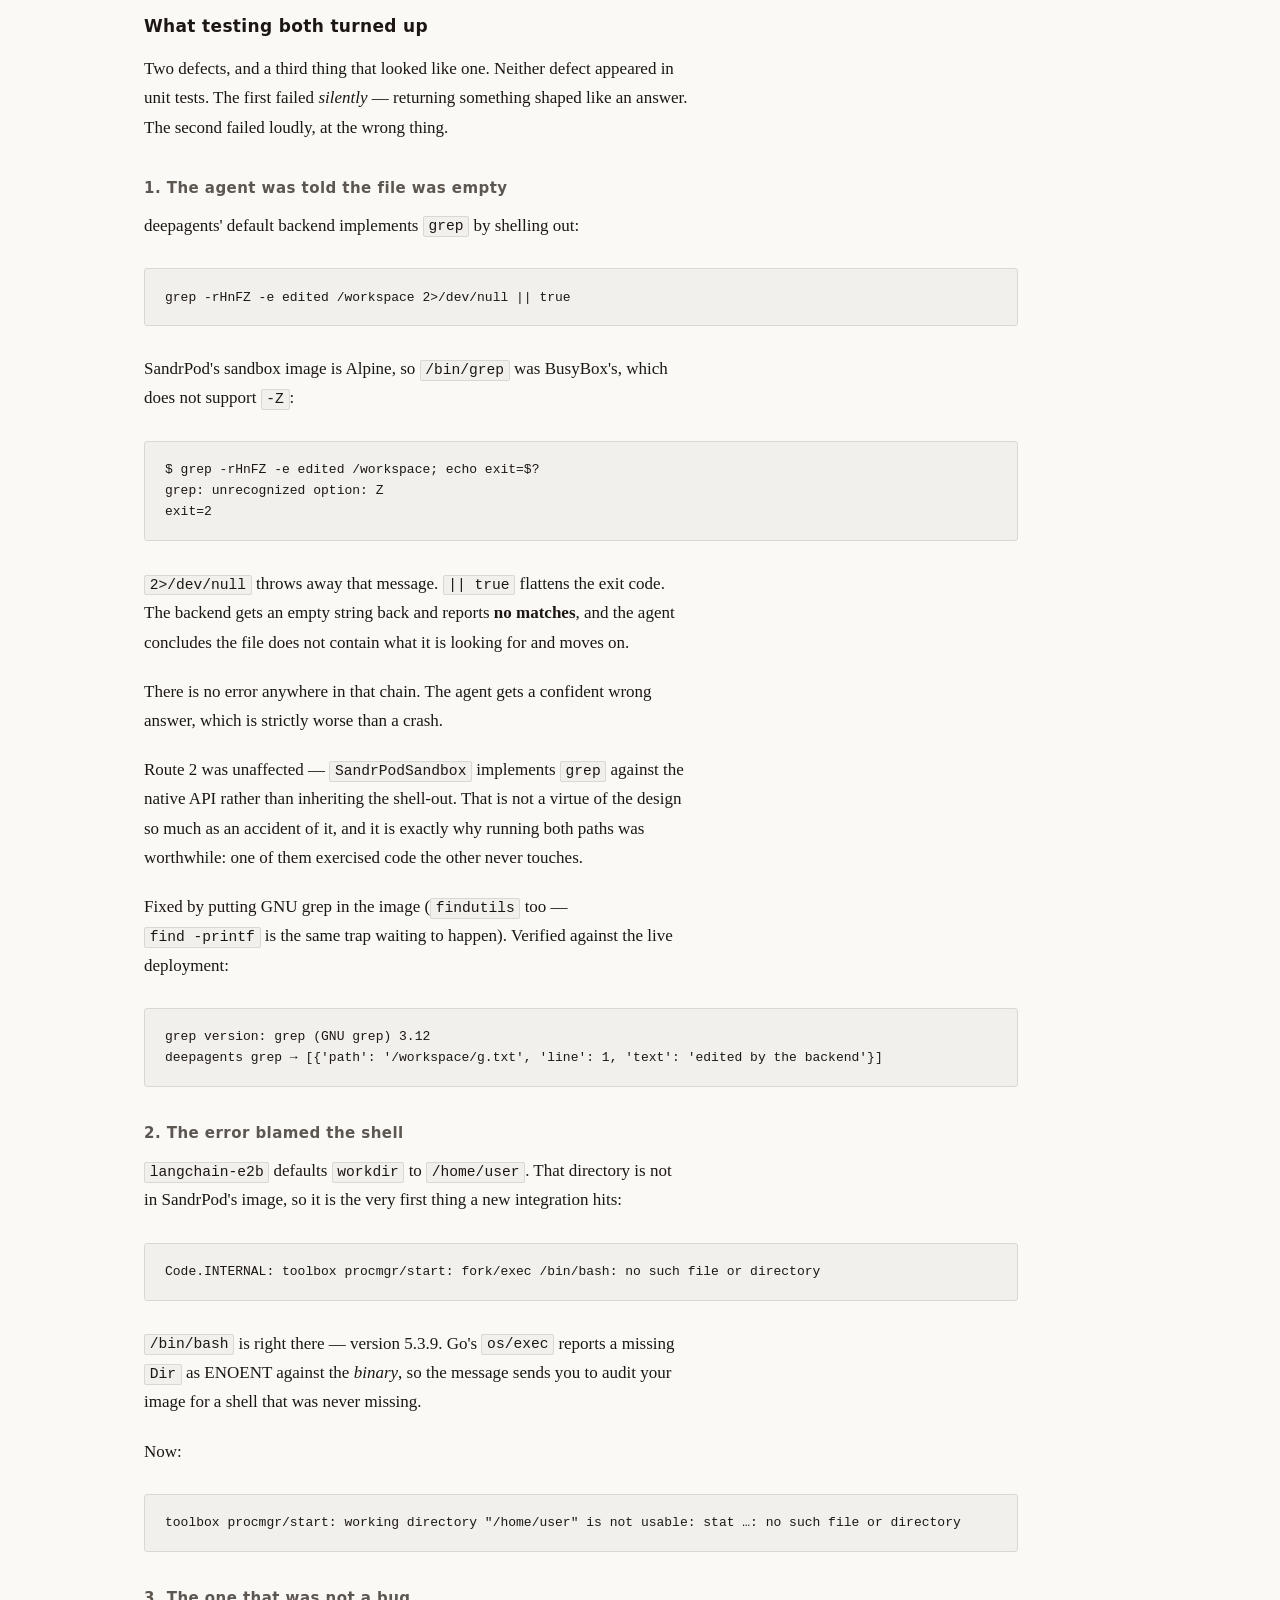
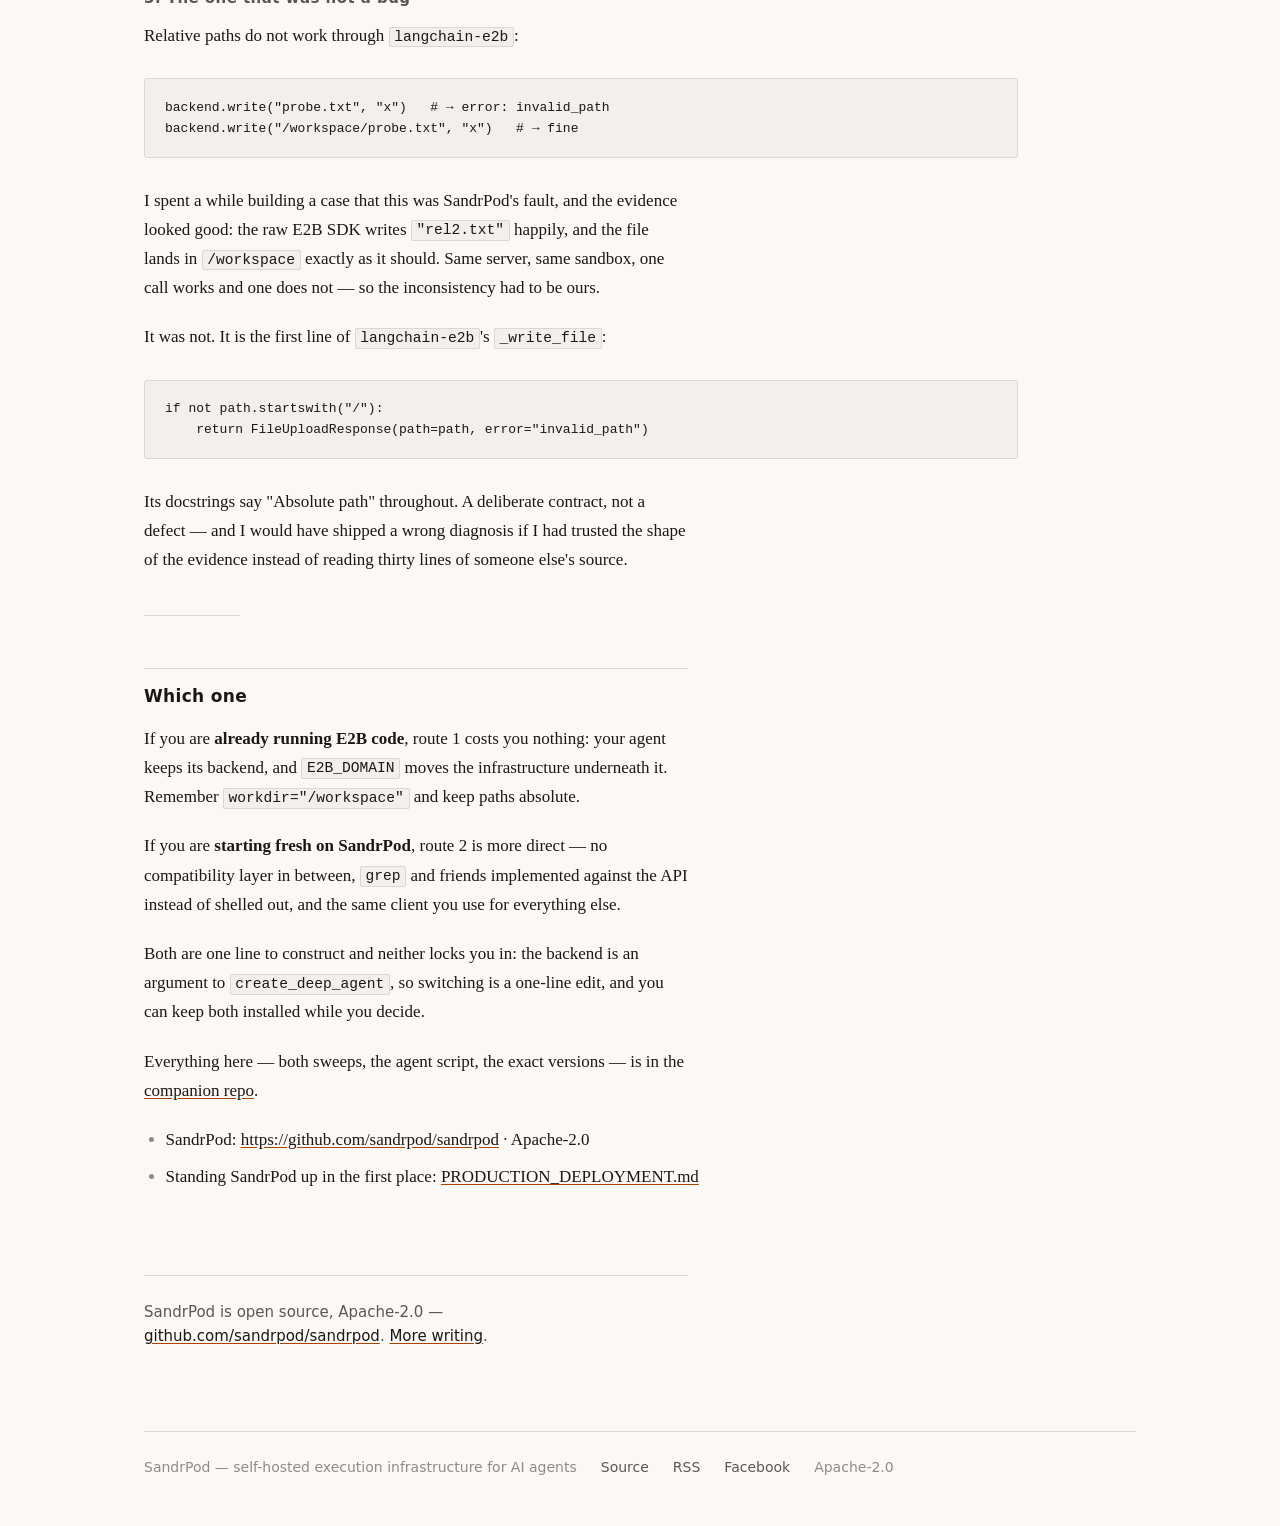
==== commit bc5c1594: "Revert "post: pin the E2B walkthrough to v0.13.0" This reverts commit 5f1f1b5fbf688aeb262dfb53c5c29b" ====
--- a/deepagents-sandbox-backends/index.html
+++ b/deepagents-sandbox-backends/index.html
@@ -24,7 +24,7 @@
 <meta name="twitter:image:alt" content="Two ways to give a deepagents agent a sandbox you own — SandrPod">
 <link rel="alternate" type="application/rss+xml" title="SandrPod" href="https://blog.sandrpod.com/feed.xml">
 <link rel="stylesheet" href="/style.css">
-<script type="application/ld+json">{"@context": "https://schema.org", "@type": "BlogPosting", "headline": "Two ways to give a deepagents agent a sandbox you own", "description": "langchain-e2b and langchain-sandrpod, same twelve assertions down each path. Both pass. Testing both is what found two defects, both of them mine, and a third thing that only looked like one.", "inLanguage": "en", "image": ["https://blog.sandrpod.com/og/deepagents-sandbox-backends.png"], "datePublished": "2026-08-06", "dateModified": "2026-11-20", "mainEntityOfPage": {"@type": "WebPage", "@id": "https://blog.sandrpod.com/deepagents-sandbox-backends/"}, "author": {"@type": "Organization", "name": "SandrPod", "url": "https://github.com/sandrpod/sandrpod"}, "publisher": {"@type": "Organization", "name": "SandrPod", "url": "https://blog.sandrpod.com/"}}</script>
+<script type="application/ld+json">{"@context": "https://schema.org", "@type": "BlogPosting", "headline": "Two ways to give a deepagents agent a sandbox you own", "description": "langchain-e2b and langchain-sandrpod, same twelve assertions down each path. Both pass. Testing both is what found two defects, both of them mine, and a third thing that only looked like one.", "inLanguage": "en", "image": ["https://blog.sandrpod.com/og/deepagents-sandbox-backends.png"], "datePublished": "2026-08-06", "dateModified": "2026-11-19", "mainEntityOfPage": {"@type": "WebPage", "@id": "https://blog.sandrpod.com/deepagents-sandbox-backends/"}, "author": {"@type": "Organization", "name": "SandrPod", "url": "https://github.com/sandrpod/sandrpod"}, "publisher": {"@type": "Organization", "name": "SandrPod", "url": "https://blog.sandrpod.com/"}}</script>
 <script>(function(){try{var t=localStorage.getItem("theme");if(t)document.documentElement.setAttribute("data-theme",t)}catch(e){}})()</script>
 </head>
 <body>
@@ -70,7 +70,7 @@
 SandrPod v0.5.3 — the version these numbers were measured against.
 v0.5.4 and v0.5.5 followed with resource-leak fixes, neither of which
 changes any behaviour measured here.</p>
-<p>Re-run on <strong>v0.13.0</strong> (2026-11-19): both backend sweeps
+<p>Re-run on <strong>v0.12.1</strong> (2026-11-19): both backend sweeps
 still pass <strong>12/12</strong>, with the same output differences. The
 agent timings in the table remain the v0.5.3 measurement — that half was
 not re-run.</p>
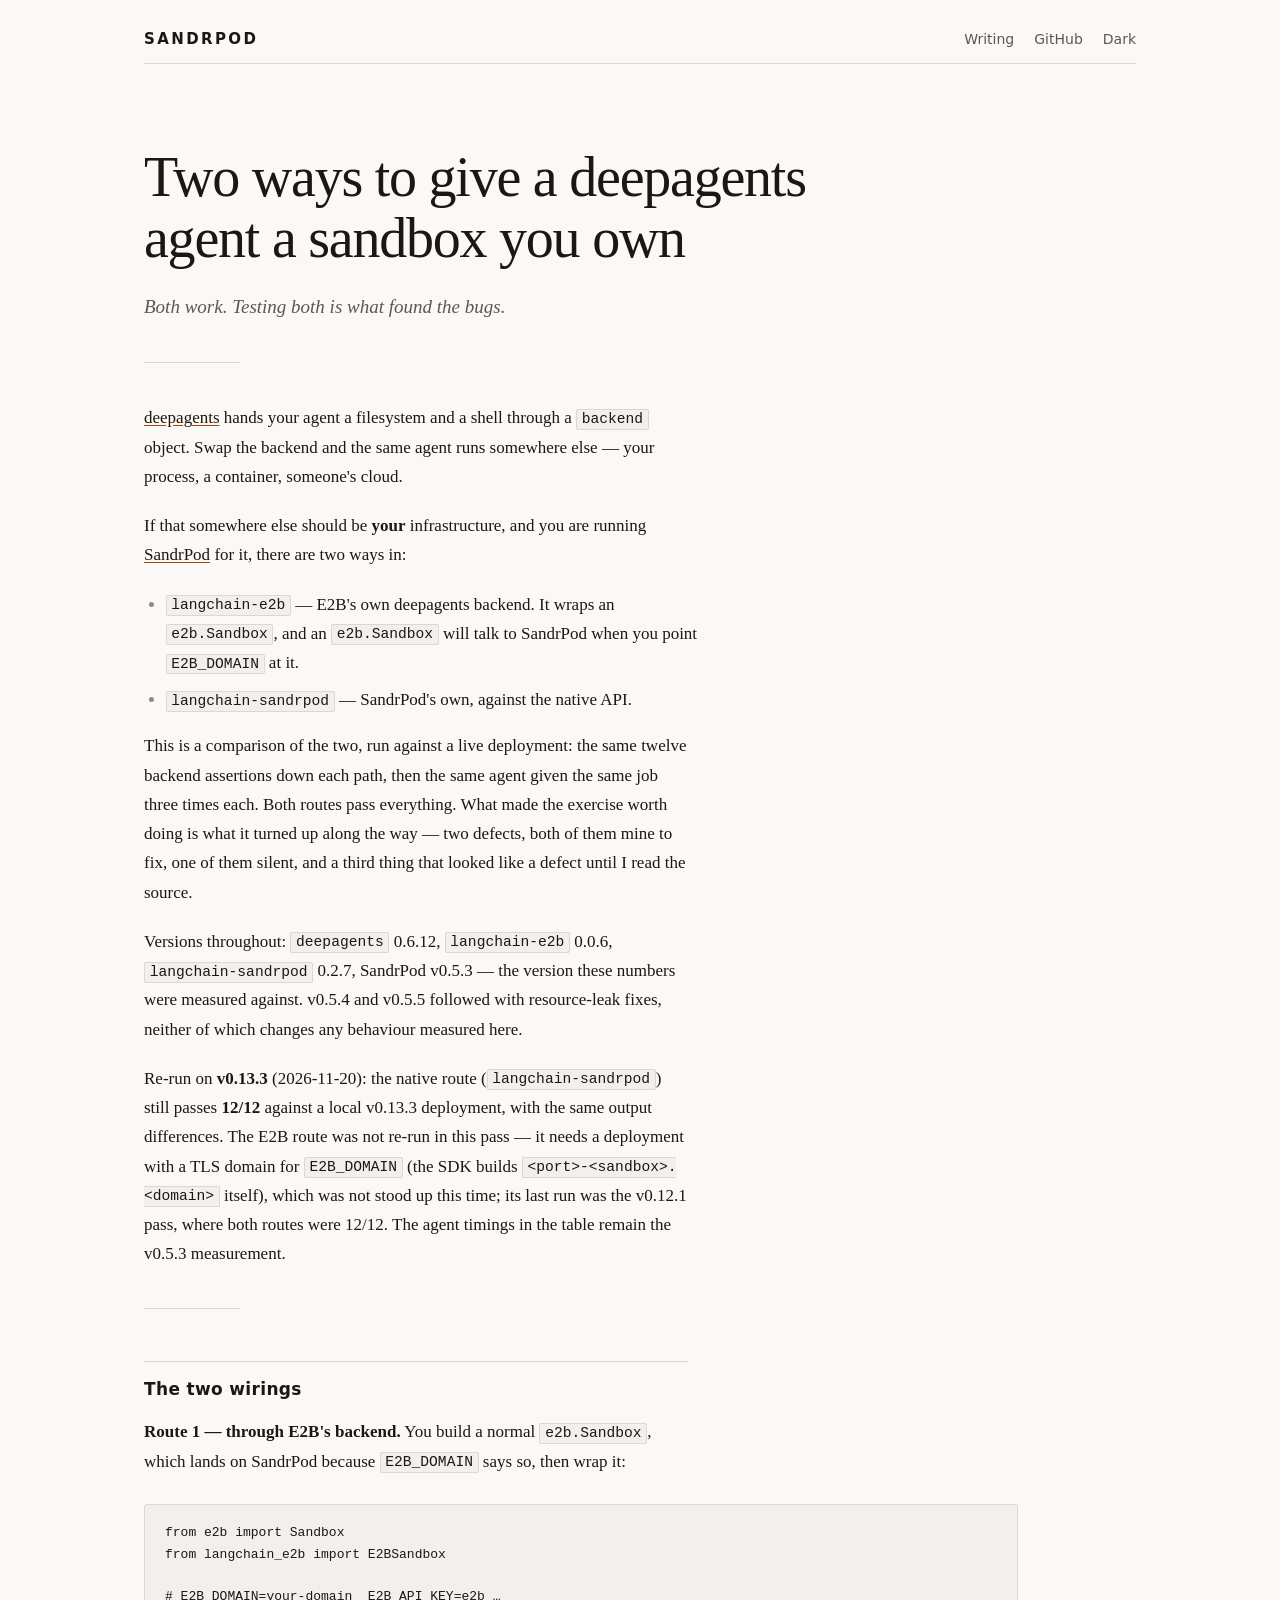
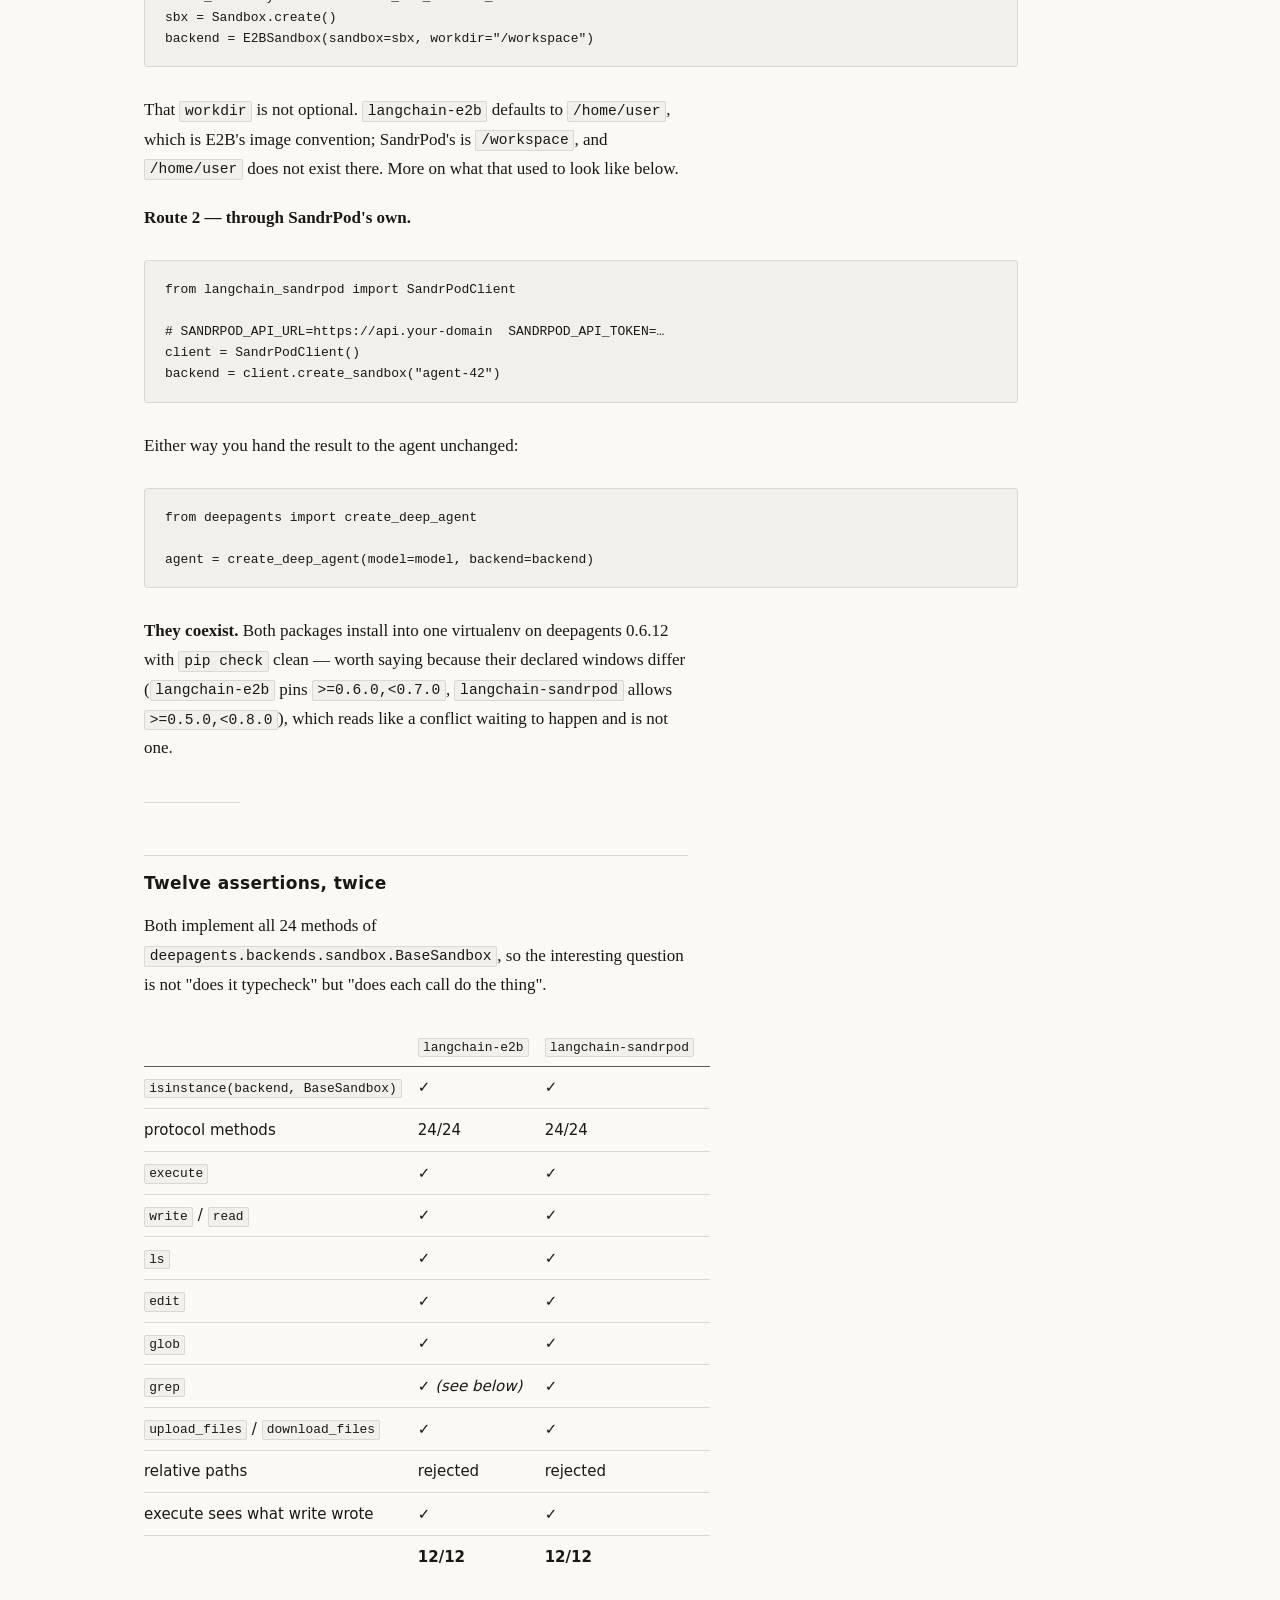
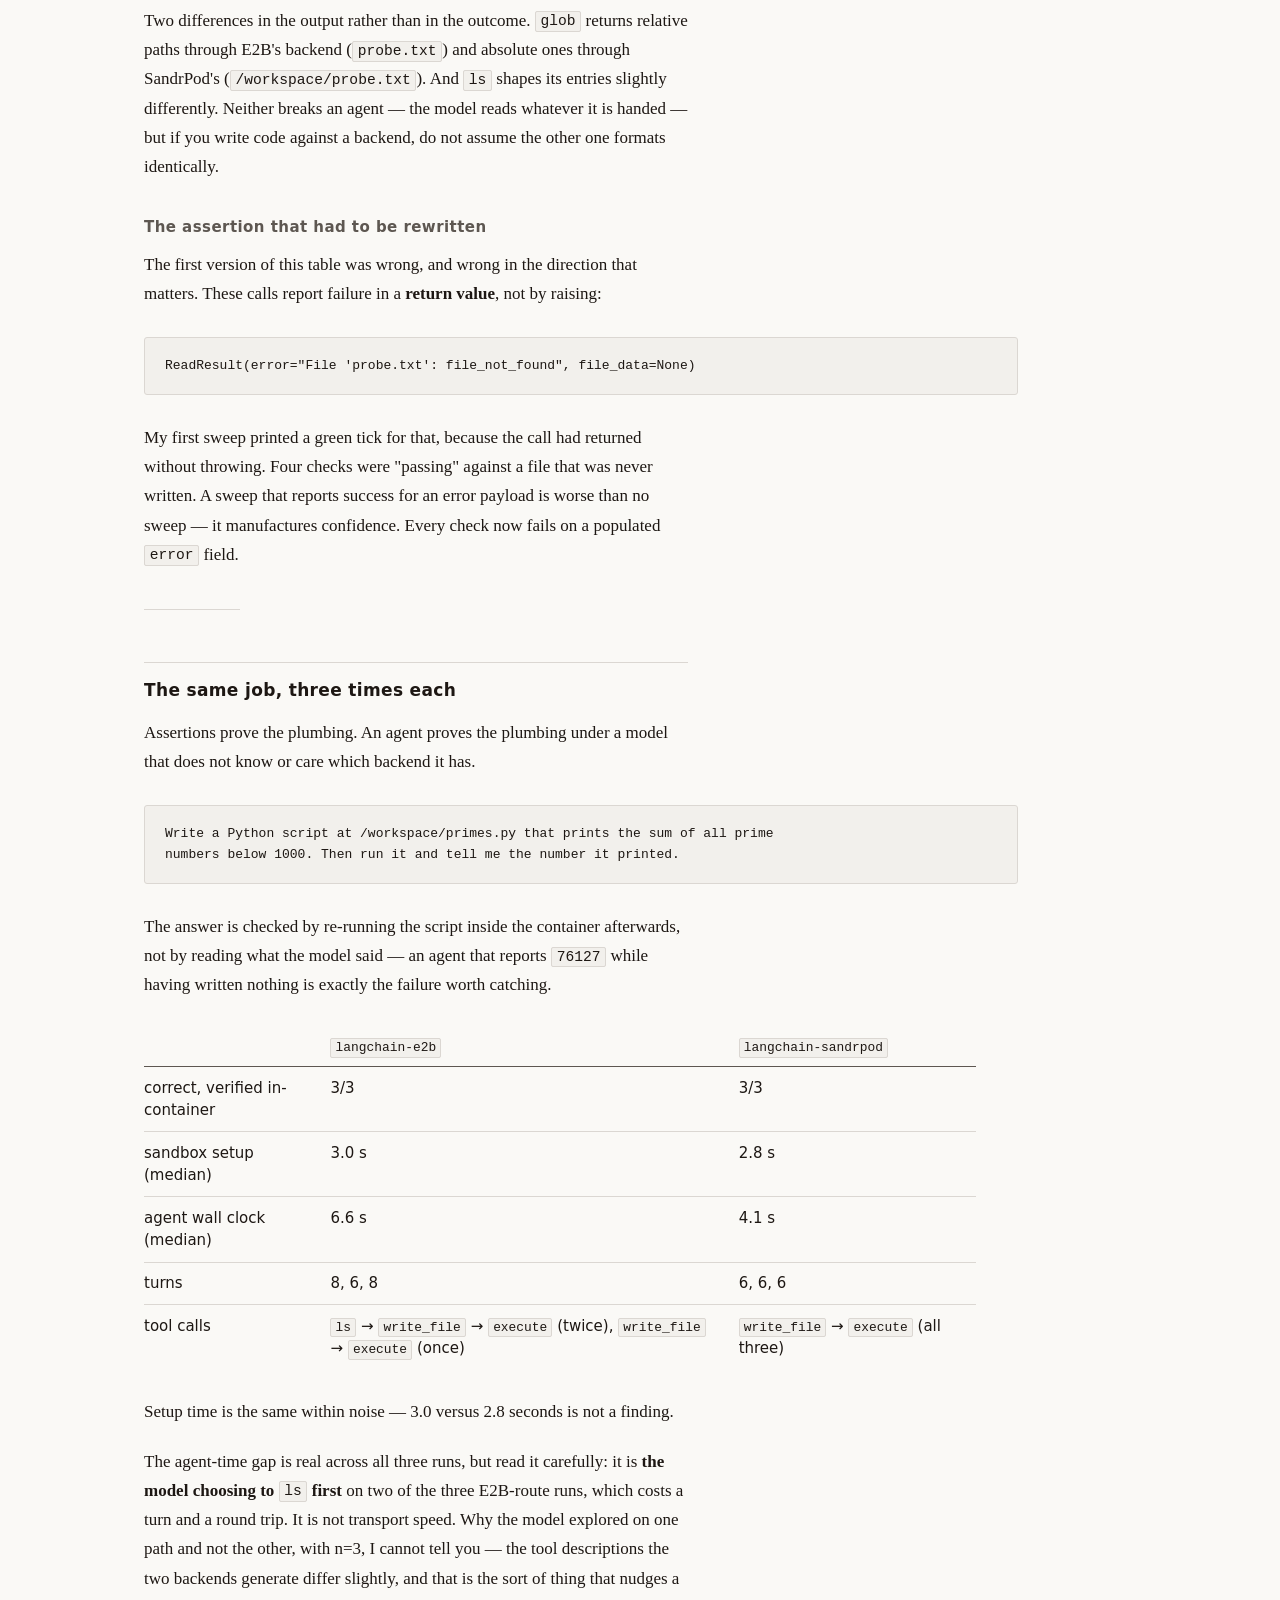
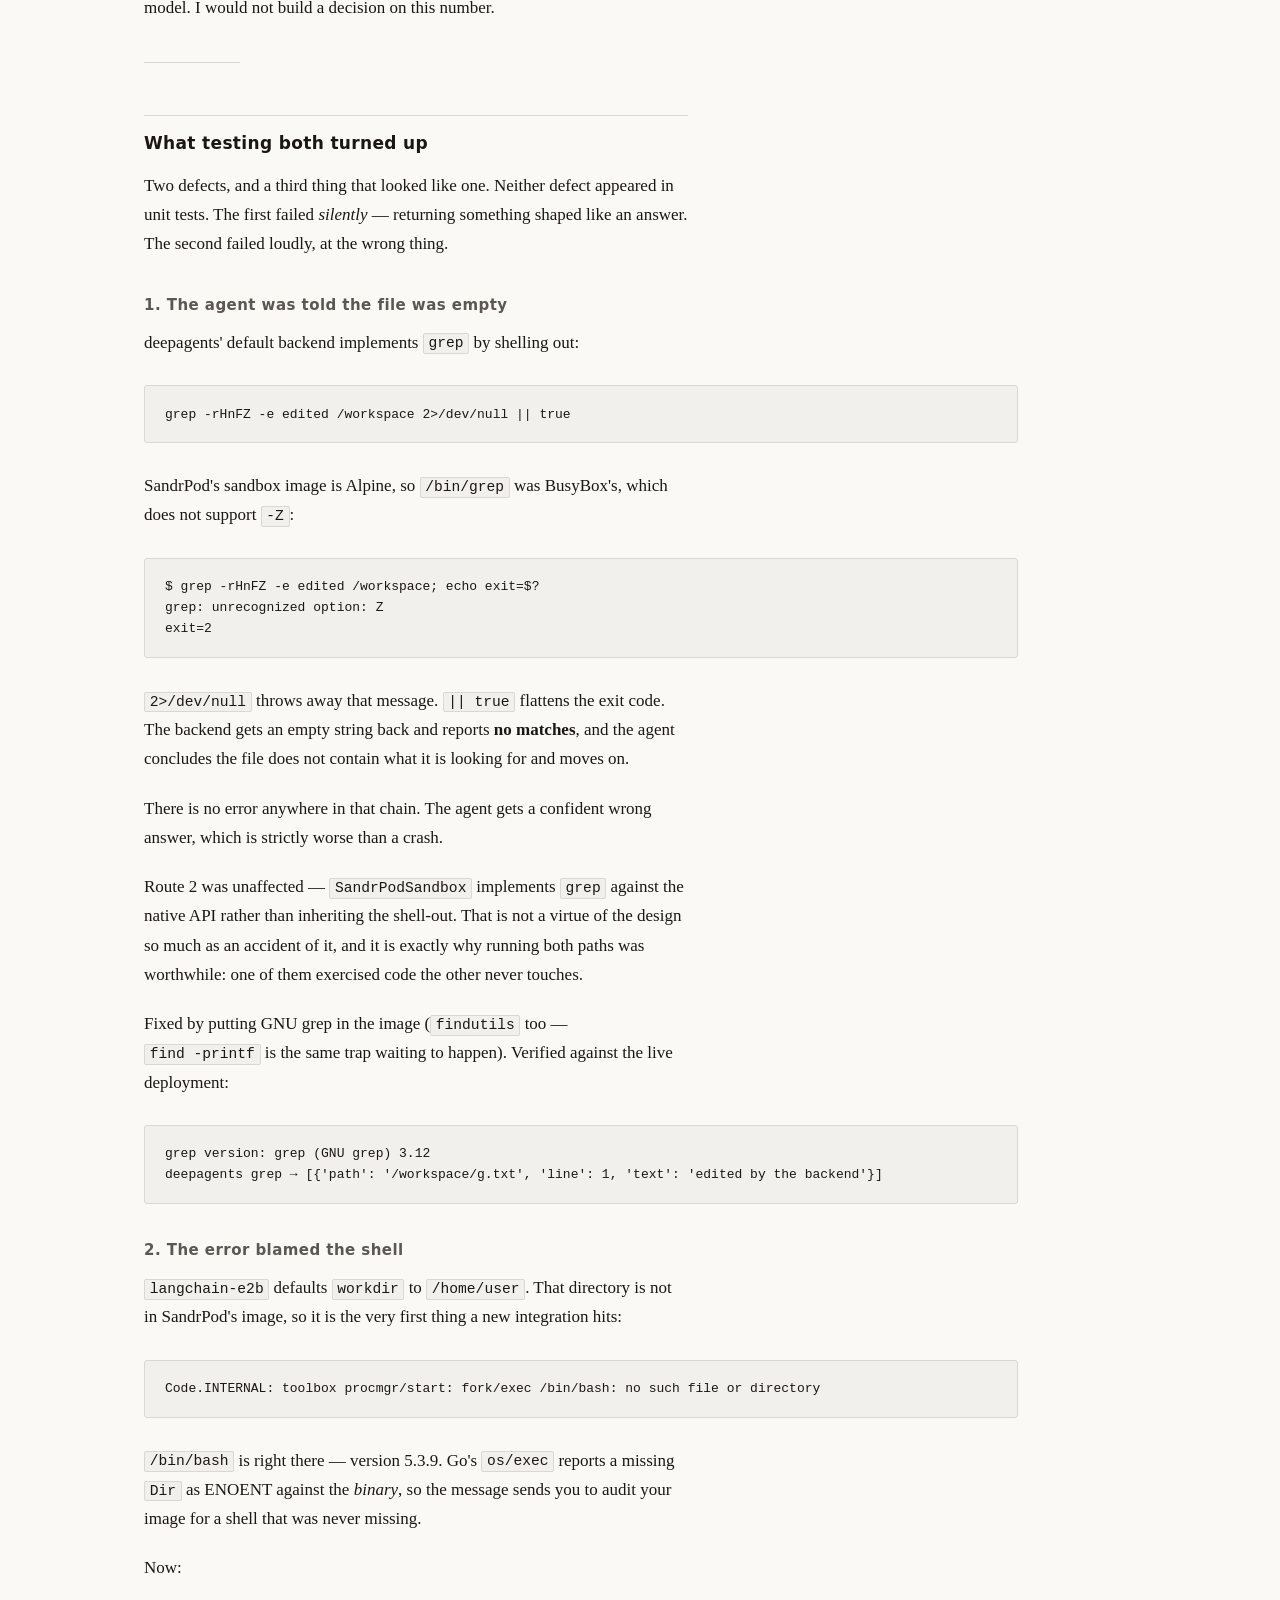
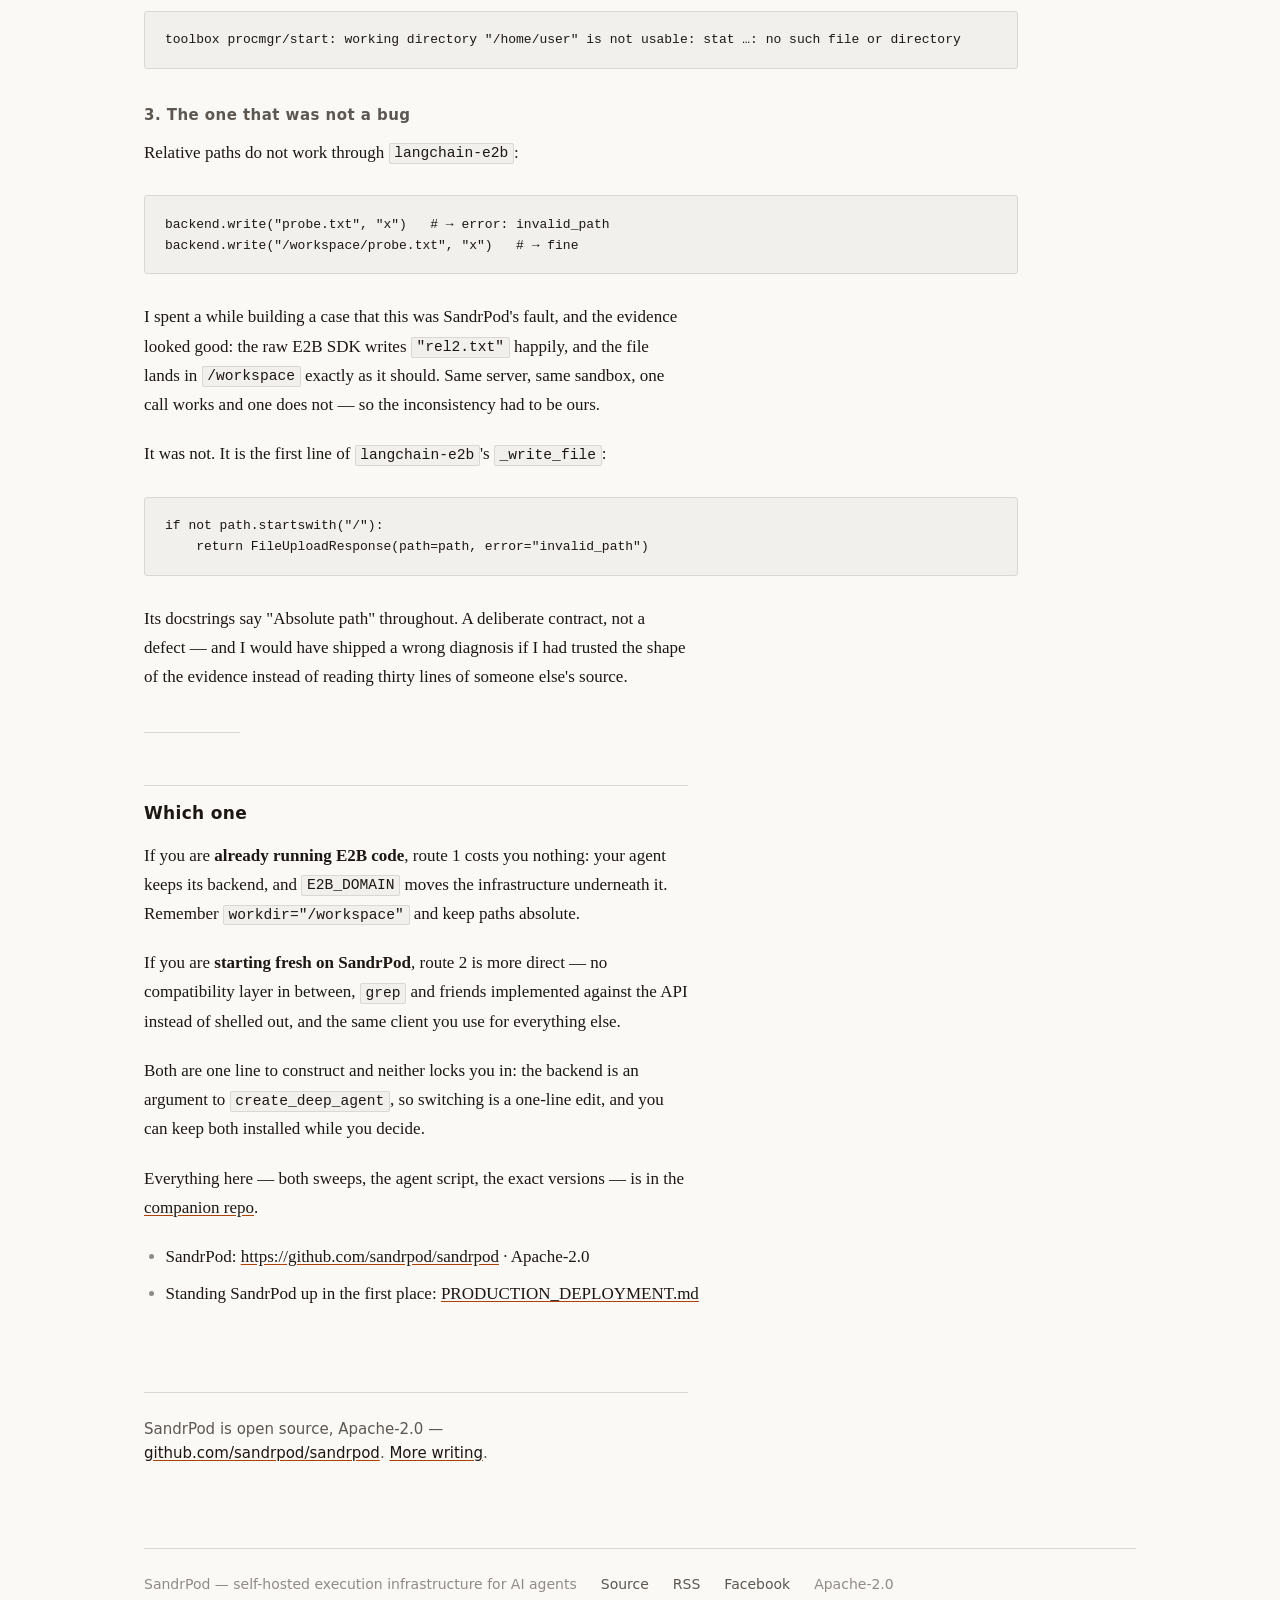
==== commit cf0accb5: "post: re-verify on v0.13.3 (playground + native deepagents route) three-boundaries: hack/playground/" ====
--- a/deepagents-sandbox-backends/index.html
+++ b/deepagents-sandbox-backends/index.html
@@ -24,7 +24,7 @@
 <meta name="twitter:image:alt" content="Two ways to give a deepagents agent a sandbox you own — SandrPod">
 <link rel="alternate" type="application/rss+xml" title="SandrPod" href="https://blog.sandrpod.com/feed.xml">
 <link rel="stylesheet" href="/style.css">
-<script type="application/ld+json">{"@context": "https://schema.org", "@type": "BlogPosting", "headline": "Two ways to give a deepagents agent a sandbox you own", "description": "langchain-e2b and langchain-sandrpod, same twelve assertions down each path. Both pass. Testing both is what found two defects, both of them mine, and a third thing that only looked like one.", "inLanguage": "en", "image": ["https://blog.sandrpod.com/og/deepagents-sandbox-backends.png"], "datePublished": "2026-08-06", "dateModified": "2026-11-19", "mainEntityOfPage": {"@type": "WebPage", "@id": "https://blog.sandrpod.com/deepagents-sandbox-backends/"}, "author": {"@type": "Organization", "name": "SandrPod", "url": "https://github.com/sandrpod/sandrpod"}, "publisher": {"@type": "Organization", "name": "SandrPod", "url": "https://blog.sandrpod.com/"}}</script>
+<script type="application/ld+json">{"@context": "https://schema.org", "@type": "BlogPosting", "headline": "Two ways to give a deepagents agent a sandbox you own", "description": "langchain-e2b and langchain-sandrpod, same twelve assertions down each path. Both pass. Testing both is what found two defects, both of them mine, and a third thing that only looked like one.", "inLanguage": "en", "image": ["https://blog.sandrpod.com/og/deepagents-sandbox-backends.png"], "datePublished": "2026-08-06", "dateModified": "2026-11-20", "mainEntityOfPage": {"@type": "WebPage", "@id": "https://blog.sandrpod.com/deepagents-sandbox-backends/"}, "author": {"@type": "Organization", "name": "SandrPod", "url": "https://github.com/sandrpod/sandrpod"}, "publisher": {"@type": "Organization", "name": "SandrPod", "url": "https://blog.sandrpod.com/"}}</script>
 <script>(function(){try{var t=localStorage.getItem("theme");if(t)document.documentElement.setAttribute("data-theme",t)}catch(e){}})()</script>
 </head>
 <body>
@@ -70,10 +70,15 @@
 SandrPod v0.5.3 — the version these numbers were measured against.
 v0.5.4 and v0.5.5 followed with resource-leak fixes, neither of which
 changes any behaviour measured here.</p>
-<p>Re-run on <strong>v0.12.1</strong> (2026-11-19): both backend sweeps
-still pass <strong>12/12</strong>, with the same output differences. The
-agent timings in the table remain the v0.5.3 measurement — that half was
-not re-run.</p>
+<p>Re-run on <strong>v0.13.3</strong> (2026-11-20): the native route
+(<code class="nb">langchain-sandrpod</code>) still passes <strong>12/12</strong>
+against a local v0.13.3 deployment, with the same output differences.
+The E2B route was not re-run in this pass — it needs a deployment with a
+TLS domain for <code class="nb">E2B_DOMAIN</code> (the SDK builds
+<code>&lt;port&gt;-&lt;sandbox&gt;.&lt;domain&gt;</code> itself), which
+was not stood up this time; its last run was the v0.12.1 pass, where
+both routes were 12/12. The agent timings in the table remain the v0.5.3
+measurement.</p>
 <hr />
 <h2 id="the-two-wirings">The two wirings</h2>
 <p><strong>Route 1 — through E2B's backend.</strong> You build a normal
